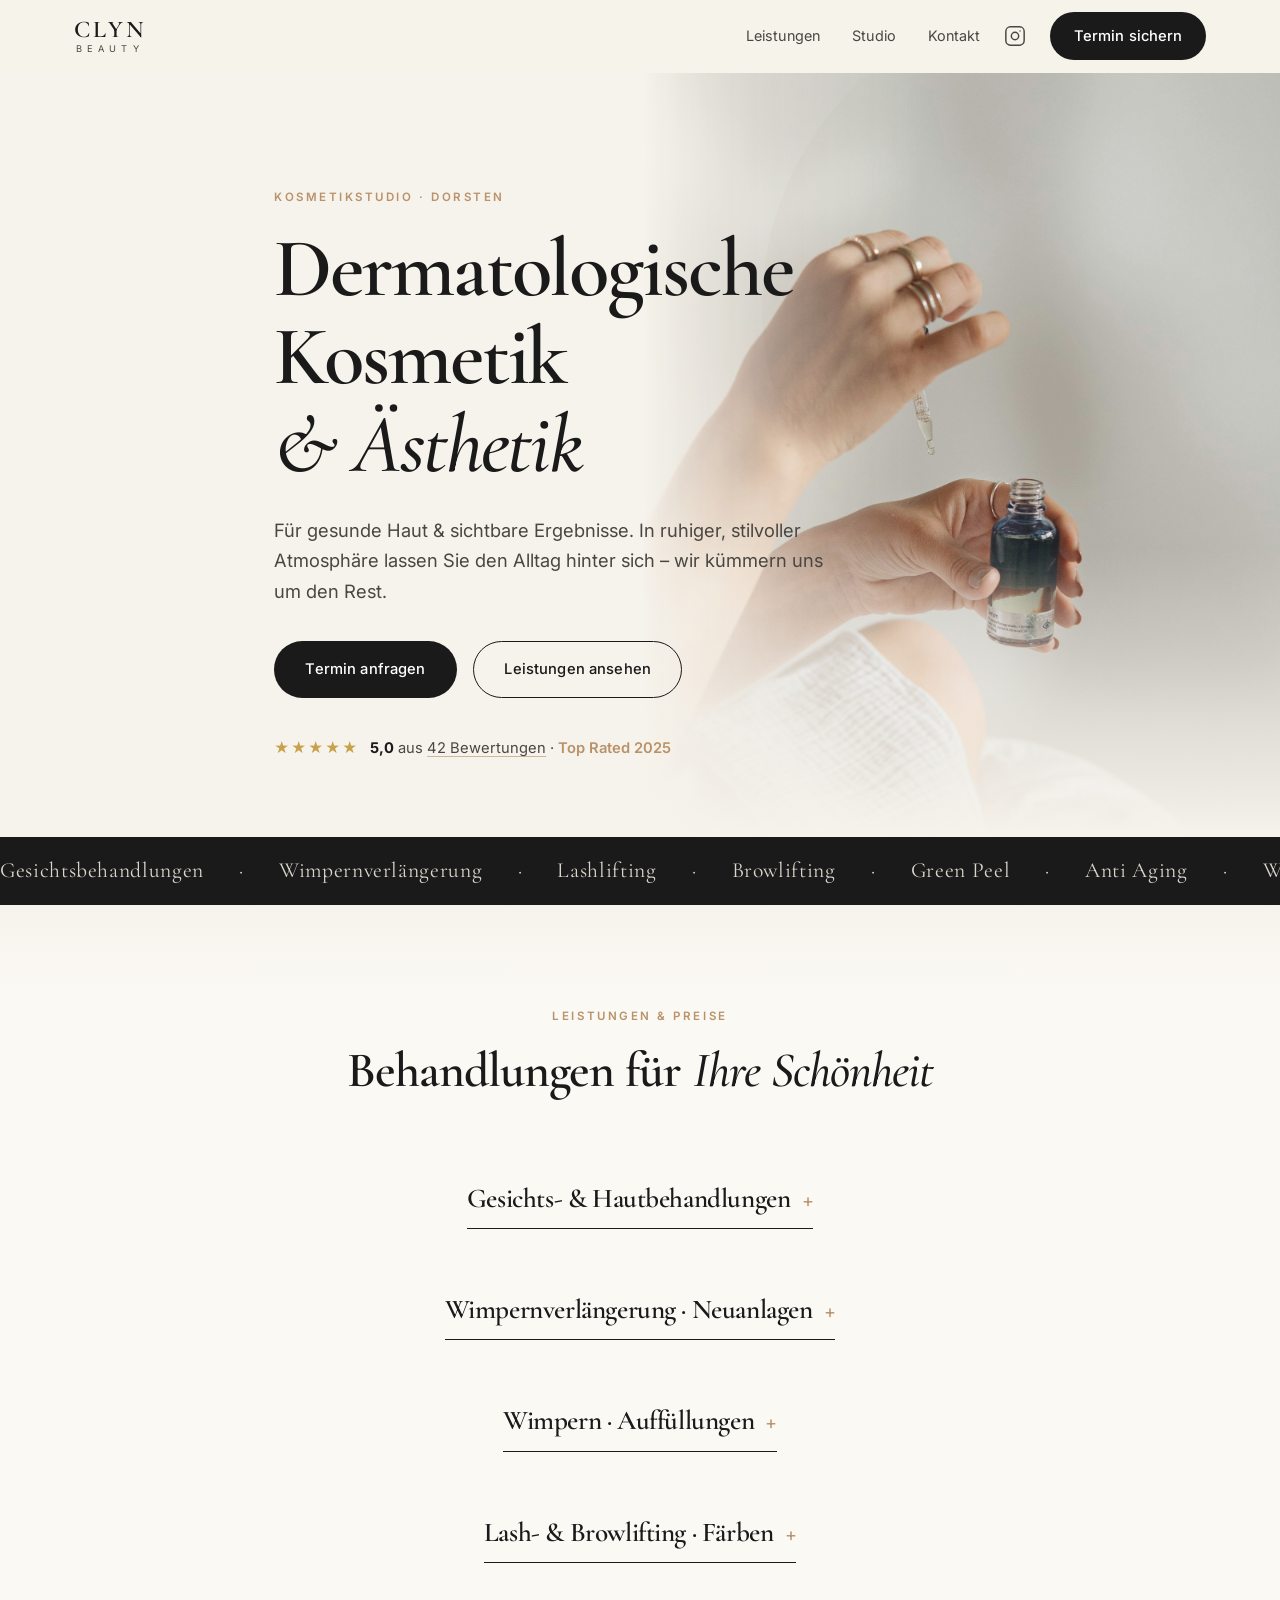
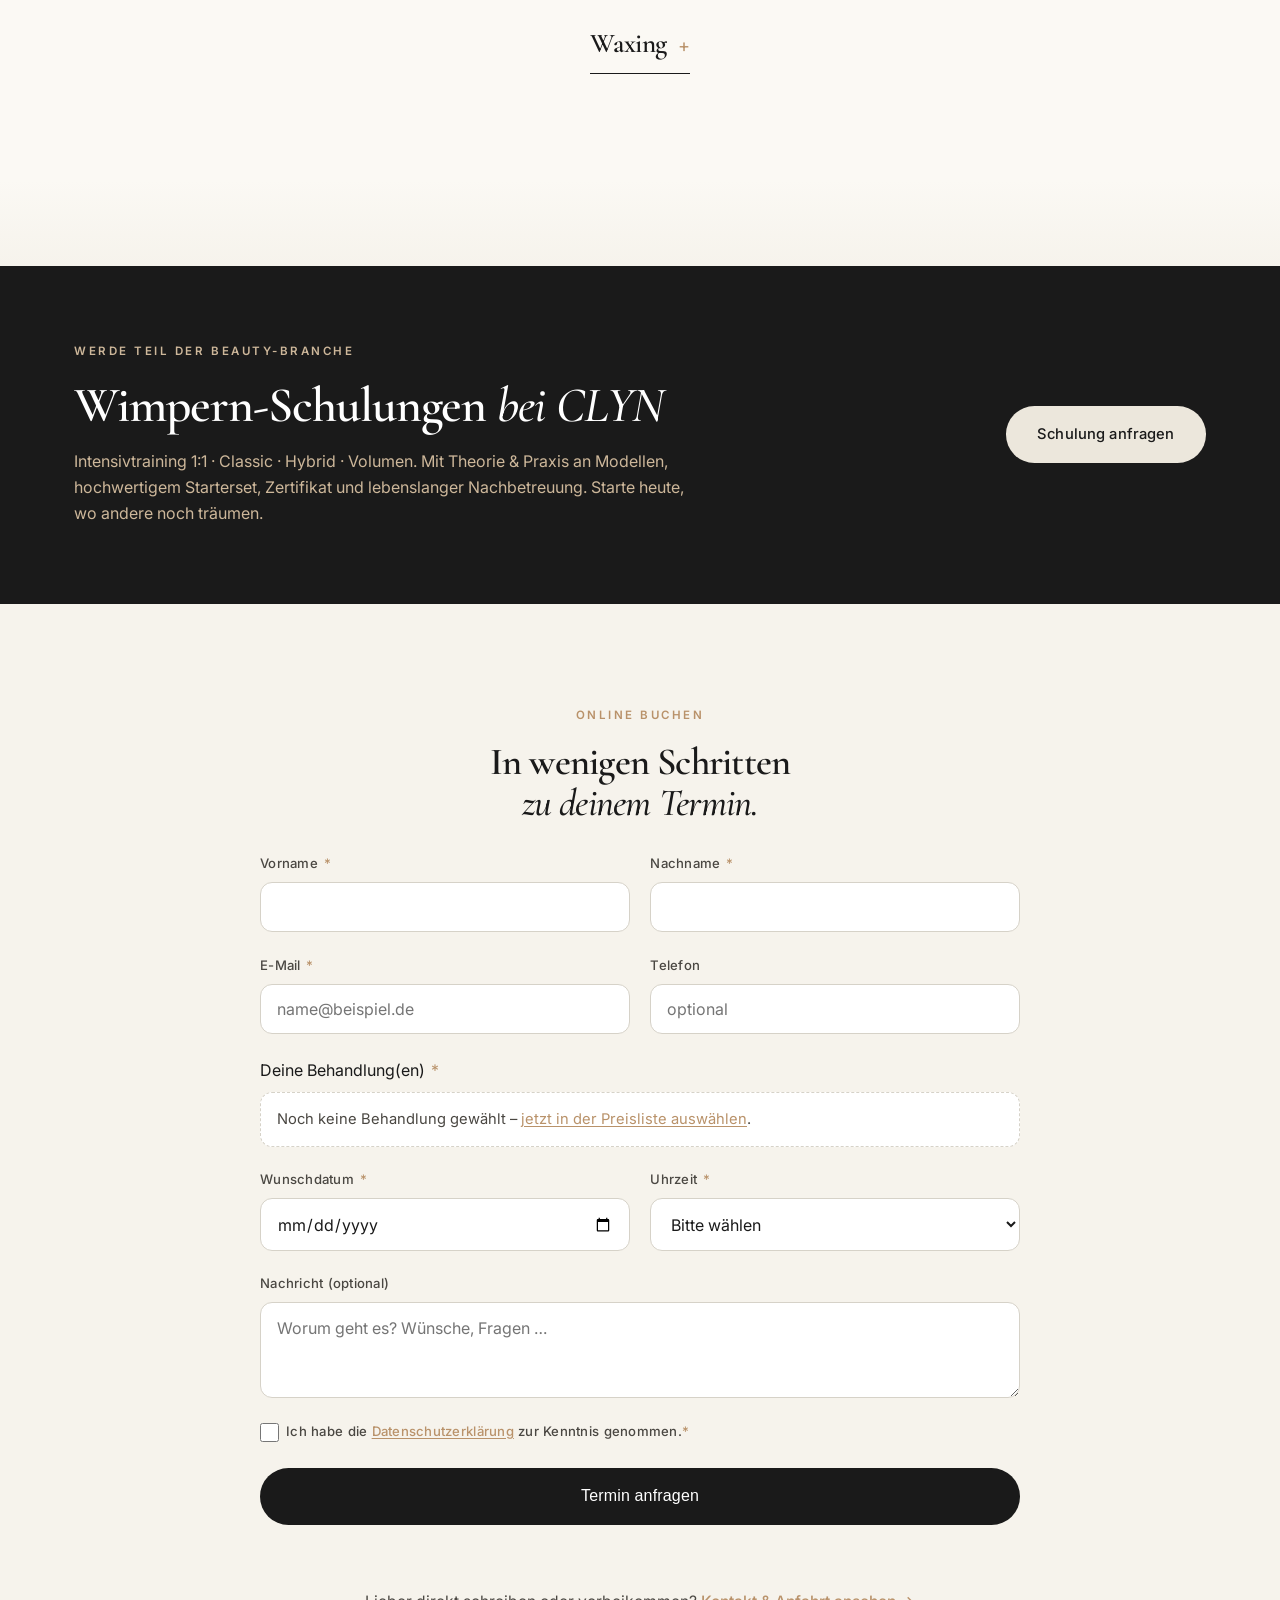
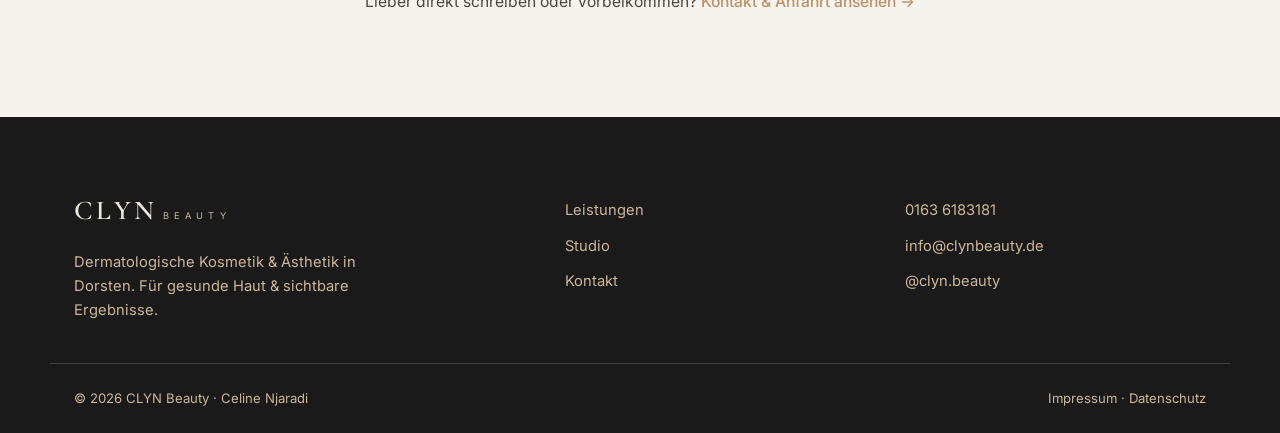
==== index.html @ 5d44e7e9 "CLYN Beauty: Buchungs-Wizard mit Warenkorb, getrennte Studio-/Kontakt-Seiten, Bewertungen & Mobile-F" ====
<!DOCTYPE html>
<html lang="de">
<head>
  <meta charset="UTF-8" />
  <meta name="viewport" content="width=device-width, initial-scale=1.0" />
  <title>CLYN Beauty – Kosmetikstudio Dorsten | Dermatologische Kosmetik &amp; Ästhetik</title>
  <meta name="description" content="CLYN Beauty in Dorsten – dermatologische Kosmetik & Ästhetik. Gesichtsbehandlungen, Wimpernverlängerung, Lash- & Browlifting und Waxing. Für gesunde Haut & sichtbare Ergebnisse. Jetzt Termin sichern." />
  <meta name="theme-color" content="#1a1a1a" />

  <!-- Open Graph -->
  <meta property="og:type" content="website" />
  <meta property="og:title" content="CLYN Beauty – Kosmetikstudio Dorsten" />
  <meta property="og:description" content="Dermatologische Kosmetik & Ästhetik. Für gesunde Haut & sichtbare Ergebnisse." />
  <meta property="og:locale" content="de_DE" />

  <link rel="preconnect" href="https://fonts.googleapis.com" />
  <link rel="preconnect" href="https://fonts.gstatic.com" crossorigin />
  <link href="https://fonts.googleapis.com/css2?family=Cormorant+Garamond:wght@400;500;600;700&family=Inter:wght@300;400;500;600&display=swap" rel="stylesheet" />
  <link rel="stylesheet" href="styles.css" />
  <link rel="icon" type="image/svg+xml" href="assets/logo.svg" />

  <!-- Structured data -->
  <script type="application/ld+json">
  {
    "@context": "https://schema.org",
    "@type": "BeautySalon",
    "name": "CLYN Beauty",
    "description": "Dermatologische Kosmetik & Ästhetik in Dorsten",
    "image": "assets/logo.svg",
    "telephone": "+49 1636183181",
    "email": "info@clynbeauty.de",
    "priceRange": "€€",
    "address": {
      "@type": "PostalAddress",
      "streetAddress": "Borkener Straße 163",
      "addressLocality": "Dorsten",
      "postalCode": "46284",
      "addressRegion": "Nordrhein-Westfalen",
      "addressCountry": "DE"
    },
    "openingHoursSpecification": [
      { "@type": "OpeningHoursSpecification", "dayOfWeek": ["Monday","Tuesday","Wednesday","Thursday"], "opens": "09:00", "closes": "18:00" },
      { "@type": "OpeningHoursSpecification", "dayOfWeek": "Friday", "opens": "09:00", "closes": "14:00" }
    ],
    "aggregateRating": {
      "@type": "AggregateRating",
      "ratingValue": "5.0",
      "reviewCount": "42"
    }
  }
  </script>
</head>
<body>

  <!-- ===== Header ===== -->
  <header class="site-header" id="top">
    <div class="container nav">
      <a href="#top" class="brand" aria-label="CLYN Beauty Startseite">
        <span class="brand-mark">CLYN</span>
        <span class="brand-sub">BEAUTY</span>
      </a>
      <nav class="nav-links" aria-label="Hauptnavigation">
        <a href="#leistungen">Leistungen</a>
        <a href="studio.html#studio">Studio</a>
        <a href="kontakt.html#kontakt">Kontakt</a>
      </nav>
      <a class="nav-ig" href="https://www.instagram.com/clyn.beauty/" target="_blank" rel="noopener" aria-label="CLYN Beauty auf Instagram">
        <svg viewBox="0 0 24 24" width="22" height="22" fill="none" stroke="currentColor" stroke-width="1.6" stroke-linecap="round" stroke-linejoin="round" aria-hidden="true">
          <rect x="2" y="2" width="20" height="20" rx="5" ry="5"></rect>
          <circle cx="12" cy="12" r="4"></circle>
          <line x1="17.5" y1="6.5" x2="17.5" y2="6.5"></line>
        </svg>
      </a>
      <a class="btn btn-dark nav-cta" href="#termin">Termin sichern</a>
      <button class="nav-toggle" aria-label="Menü öffnen" aria-expanded="false">
        <span></span><span></span><span></span>
      </button>
    </div>
  </header>

  <!-- ===== Mobile-Drawer ===== -->
  <div class="drawer-overlay" id="nav-overlay" aria-hidden="true"></div>
  <aside class="mobile-menu" id="mobile-menu" role="dialog" aria-modal="true" aria-label="Mobile Navigation">
      <div class="mm-head">
        <a href="#top" class="brand mm-brand" aria-label="CLYN Beauty Startseite">
          <span class="brand-mark">CLYN</span>
          <span class="brand-sub">BEAUTY</span>
        </a>
        <button class="mm-close" aria-label="Menü schließen">
          <svg viewBox="0 0 24 24" fill="none" stroke="currentColor" stroke-width="1.8" stroke-linecap="round" aria-hidden="true">
            <line x1="6" y1="6" x2="18" y2="18"></line><line x1="18" y1="6" x2="6" y2="18"></line>
          </svg>
        </button>
      </div>
      <nav class="mm-nav" aria-label="Mobile Navigation">
        <a href="#leistungen">Leistungen</a>
        <a href="studio.html#studio">Studio</a>
        <a href="kontakt.html#kontakt">Kontakt</a>
        <a href="https://www.instagram.com/clyn.beauty/" target="_blank" rel="noopener">Instagram</a>
      </nav>
      <div class="mm-contact">
        <a class="mm-phone" href="tel:+491636183181">
          <span class="mm-phone-ic">
            <svg viewBox="0 0 24 24" fill="none" stroke="currentColor" stroke-width="1.7" stroke-linecap="round" stroke-linejoin="round" aria-hidden="true">
              <path d="M22 16.92v3a2 2 0 0 1-2.18 2 19.79 19.79 0 0 1-8.63-3.07 19.5 19.5 0 0 1-6-6 19.79 19.79 0 0 1-3.07-8.67A2 2 0 0 1 4.11 2h3a2 2 0 0 1 2 1.72c.13.96.36 1.9.7 2.81a2 2 0 0 1-.45 2.11L8.09 9.91a16 16 0 0 0 6 6l1.27-1.27a2 2 0 0 1 2.11-.45c.91.34 1.85.57 2.81.7A2 2 0 0 1 22 16.92z"></path>
            </svg>
          </span>
          <span class="mm-phone-txt">
            <strong>0163 6183181</strong>
            <em>Termine nach Vereinbarung</em>
          </span>
        </a>
        <a class="btn btn-dark mm-cta" href="#termin">Termin sichern</a>
      </div>
  </aside>

  <!-- ===== Hero ===== -->
  <section class="hero">
    <div class="container hero-inner">
      <p class="eyebrow reveal">Kosmetikstudio · Dorsten</p>
      <h1 class="reveal">Dermatologische Kosmetik<br /><span class="display-edit">&amp; Ästhetik</span></h1>
      <p class="hero-lead reveal">Für gesunde Haut &amp; sichtbare Ergebnisse. In ruhiger, stilvoller Atmosphäre lassen Sie den Alltag hinter sich – wir kümmern uns um den Rest.</p>
      <div class="hero-cta reveal">
        <a class="btn btn-dark" href="#termin">Termin anfragen</a>
        <a class="btn btn-ghost" href="#leistungen">Leistungen ansehen</a>
      </div>
      <div class="hero-trust reveal">
        <span class="stars" aria-hidden="true">★★★★★</span>
        <span><strong>5,0</strong> aus <a href="https://www.google.com/maps/search/?api=1&query=CLYN+Beauty+Borkener+Stra%C3%9Fe+163+Dorsten" target="_blank" rel="noopener" class="trust-link">42 Bewertungen</a> · <em>Top&nbsp;Rated&nbsp;2025</em></span>
      </div>
    </div>
    <div class="hero-deco" aria-hidden="true"></div>
  </section>

  <!-- ===== Marquee / Leistungs-Stichworte ===== -->
  <div class="marquee" aria-hidden="true">
    <div class="marquee-track">
      <span>Gesichtsbehandlungen</span><span>·</span>
      <span>Wimpernverlängerung</span><span>·</span>
      <span>Lashlifting</span><span>·</span>
      <span>Browlifting</span><span>·</span>
      <span>Green Peel</span><span>·</span>
      <span>Anti Aging</span><span>·</span>
      <span>Waxing</span><span>·</span>
      <span>Gesichtsbehandlungen</span><span>·</span>
      <span>Wimpernverlängerung</span><span>·</span>
      <span>Lashlifting</span><span>·</span>
      <span>Browlifting</span><span>·</span>
      <span>Green Peel</span><span>·</span>
      <span>Anti Aging</span><span>·</span>
      <span>Waxing</span><span>·</span>
    </div>
  </div>

  <!-- ===== Leistungen ===== -->
  <section class="services" id="leistungen">
    <div class="container">
      <div class="section-head reveal">
        <p class="eyebrow">Leistungen &amp; Preise</p>
        <h2>Behandlungen für <span class="display-edit">Ihre Schönheit</span></h2>
      </div>

      <!-- Gesichtsbehandlungen -->
      <div class="service-block reveal">
        <h3 class="service-title">Gesichts- &amp; Hautbehandlungen</h3>
        <ul class="price-list">
          <li class="pl-item" data-name="Neukunden-Behandlung" data-price="0" data-pricelabel="kostenlos" data-dur="90"><span class="pl-name">Neukunden-Behandlung <em>zum Kennenlernen</em></span><span class="pl-dots"></span><span class="pl-meta">1 Std 30 Min</span><span class="pl-price free">kostenlos</span></li>
          <li class="pl-item" data-name="Klassik Behandlung" data-price="65" data-pricelabel="65 €" data-dur="75"><span class="pl-name">Klassik Behandlung</span><span class="pl-dots"></span><span class="pl-meta">1 Std 15 Min</span><span class="pl-price">65 €</span></li>
          <li class="pl-item" data-name="Deluxe Behandlung" data-price="75" data-pricelabel="75 €" data-dur="75"><span class="pl-name">Deluxe Behandlung</span><span class="pl-dots"></span><span class="pl-meta">1 Std 15 Min</span><span class="pl-price">75 €</span></li>
          <li class="pl-item" data-name="Sensiderm Behandlung" data-price="80" data-pricelabel="80 €" data-dur="75"><span class="pl-name">Sensiderm Behandlung <em>für sensible Haut</em></span><span class="pl-dots"></span><span class="pl-meta">1 Std 15 Min</span><span class="pl-price">80 €</span></li>
          <li class="pl-item" data-name="Anti Aging" data-price="89" data-pricelabel="89 €" data-dur="75"><span class="pl-name">Anti Aging</span><span class="pl-dots"></span><span class="pl-meta">1 Std 15 Min</span><span class="pl-price">89 €</span></li>
          <li class="pl-item" data-name="Green Peel" data-price="90" data-pricelabel="90 €" data-dur="75"><span class="pl-name">Green Peel</span><span class="pl-dots"></span><span class="pl-meta">1 Std 15 Min</span><span class="pl-price">90 €</span></li>
          <li class="pl-item" data-name="CLYN Skin Facial" data-price="110" data-pricelabel="110 €" data-dur="75"><span class="pl-name">CLYN Skin Facial</span><span class="pl-dots"></span><span class="pl-meta">1 Std 15 Min</span><span class="pl-price">110 €</span></li>
          <li class="pl-item" data-name="CLYN Skin Facial Deluxe" data-price="125" data-pricelabel="125 €" data-dur="90"><span class="pl-name">CLYN Skin Facial Deluxe <em>Signature</em></span><span class="pl-dots"></span><span class="pl-meta">1 Std 30 Min</span><span class="pl-price">125 €</span></li>
        </ul>
      </div>

      <!-- Wimpern Neuanlagen -->
      <div class="service-block reveal">
        <h3 class="service-title">Wimpernverlängerung · Neuanlagen</h3>
        <ul class="price-list">
          <li class="pl-item" data-name="Classic Lashes" data-price="85" data-pricelabel="85 €" data-dur="90"><span class="pl-name">Classic Lashes</span><span class="pl-dots"></span><span class="pl-meta">1 Std 30 Min</span><span class="pl-price">85 €</span></li>
          <li class="pl-item" data-name="Classic Lashes Brown" data-price="85" data-pricelabel="85 €" data-dur="90"><span class="pl-name">Classic Lashes <em>Brown</em></span><span class="pl-dots"></span><span class="pl-meta">1 Std 30 Min</span><span class="pl-price">85 €</span></li>
          <li class="pl-item" data-name="Wispy Lashes" data-price="95" data-pricelabel="95 €" data-dur="90"><span class="pl-name">Wispy Lashes</span><span class="pl-dots"></span><span class="pl-meta">1 Std 30 Min</span><span class="pl-price">95 €</span></li>
          <li class="pl-item" data-name="Soft Volume" data-price="100" data-pricelabel="100 €" data-dur="90"><span class="pl-name">Soft Volume</span><span class="pl-dots"></span><span class="pl-meta">1 Std 30 Min</span><span class="pl-price">100 €</span></li>
          <li class="pl-item" data-name="Soft Volume Brown" data-price="100" data-pricelabel="100 €" data-dur="90"><span class="pl-name">Soft Volume <em>Brown</em></span><span class="pl-dots"></span><span class="pl-meta">1 Std 30 Min</span><span class="pl-price">100 €</span></li>
          <li class="pl-item" data-name="Mega Volume" data-price="115" data-pricelabel="115 €" data-dur="90"><span class="pl-name">Mega Volume</span><span class="pl-dots"></span><span class="pl-meta">1 Std 30 Min</span><span class="pl-price">115 €</span></li>
        </ul>
      </div>

      <!-- Wimpern Auffüllungen -->
      <div class="service-block reveal">
        <h3 class="service-title">Wimpern · Auffüllungen</h3>
        <ul class="price-list">
          <li class="pl-item" data-name="Auffüllung Classic" data-price="45" data-pricelabel="45–55 €" data-dur="60"><span class="pl-name">Classic <em>2–4 Wochen</em></span><span class="pl-dots"></span><span class="pl-meta">ab 1 Std</span><span class="pl-price">45–55 €</span></li>
          <li class="pl-item" data-name="Auffüllung Wispy" data-price="50" data-pricelabel="50–60 €" data-dur="75"><span class="pl-name">Wispy <em>2–4 Wochen</em></span><span class="pl-dots"></span><span class="pl-meta">1 Std – 1 Std 15</span><span class="pl-price">50–60 €</span></li>
          <li class="pl-item" data-name="Auffüllung Soft Volume" data-price="50" data-pricelabel="50–60 €" data-dur="75"><span class="pl-name">Soft Volume <em>2–4 Wochen</em></span><span class="pl-dots"></span><span class="pl-meta">1 Std – 1 Std 15</span><span class="pl-price">50–60 €</span></li>
          <li class="pl-item" data-name="Auffüllung Mega Volume" data-price="55" data-pricelabel="55–65 €" data-dur="75"><span class="pl-name">Mega Volume <em>2–4 Wochen</em></span><span class="pl-dots"></span><span class="pl-meta">1 Std 15 Min</span><span class="pl-price">55–65 €</span></li>
          <li class="pl-item" data-name="Wimpernverlängerung entfernen" data-price="20" data-pricelabel="20 €" data-dur="15"><span class="pl-name">Wimpernverlängerung entfernen</span><span class="pl-dots"></span><span class="pl-meta">15 Min</span><span class="pl-price">20 €</span></li>
        </ul>
      </div>

      <!-- Lash & Brow Lifting -->
      <div class="service-block reveal">
        <h3 class="service-title">Lash- &amp; Browlifting · Färben</h3>
        <ul class="price-list">
          <li class="pl-item" data-name="Lashlifting inkl. Färben" data-price="65" data-pricelabel="65 €" data-dur="60"><span class="pl-name">Lashlifting <em>inkl. Färben</em></span><span class="pl-dots"></span><span class="pl-meta">1 Std</span><span class="pl-price">65 €</span></li>
          <li class="pl-item" data-name="Browlifting inkl. Färben &amp; Zupfen" data-price="65" data-pricelabel="65 €" data-dur="45"><span class="pl-name">Browlifting <em>inkl. Färben &amp; Zupfen</em></span><span class="pl-dots"></span><span class="pl-meta">45 Min</span><span class="pl-price">65 €</span></li>
          <li class="pl-item" data-name="Combo Lift (Lash &amp; Brow)" data-price="105" data-pricelabel="105 €" data-dur="60"><span class="pl-name">Combo Lift <em>Lash- &amp; Browlifting</em></span><span class="pl-dots"></span><span class="pl-meta">1 Std</span><span class="pl-price">105 €</span></li>
          <li class="pl-item" data-name="Wimpern färben" data-price="15" data-pricelabel="15 €" data-dur="15"><span class="pl-name">Wimpern färben</span><span class="pl-dots"></span><span class="pl-meta">15 Min</span><span class="pl-price">15 €</span></li>
          <li class="pl-item" data-name="Augenbrauen färben &amp; zupfen" data-price="18" data-pricelabel="18 €" data-dur="20"><span class="pl-name">Augenbrauen färben &amp; zupfen</span><span class="pl-dots"></span><span class="pl-meta">20 Min</span><span class="pl-price">18 €</span></li>
          <li class="pl-item" data-name="Augenbrauen zupfen" data-price="10" data-pricelabel="10 €" data-dur="15"><span class="pl-name">Augenbrauen zupfen</span><span class="pl-dots"></span><span class="pl-meta">15 Min</span><span class="pl-price">10 €</span></li>
        </ul>
      </div>

      <!-- Waxing -->
      <div class="service-block reveal">
        <h3 class="service-title">Waxing</h3>
        <ul class="price-list">
          <li class="pl-item" data-name="Waxing Oberlippe" data-price="10" data-pricelabel="10 €" data-dur="15"><span class="pl-name">Oberlippe</span><span class="pl-dots"></span><span class="pl-price">10 €</span></li>
          <li class="pl-item" data-name="Waxing Augenbrauen" data-price="15" data-pricelabel="15 €" data-dur="15"><span class="pl-name">Augenbrauen</span><span class="pl-dots"></span><span class="pl-price">15 €</span></li>
          <li class="pl-item" data-name="Waxing Kinn" data-price="15" data-pricelabel="15 €" data-dur="15"><span class="pl-name">Kinn</span><span class="pl-dots"></span><span class="pl-price">15 €</span></li>
          <li class="pl-item" data-name="Waxing Wangen" data-price="20" data-pricelabel="20 €" data-dur="20"><span class="pl-name">Wangen</span><span class="pl-dots"></span><span class="pl-price">20 €</span></li>
          <li class="pl-item" data-name="Waxing ganzes Gesicht" data-price="30" data-pricelabel="30 €" data-dur="30"><span class="pl-name">Ganzes Gesicht</span><span class="pl-dots"></span><span class="pl-price">30 €</span></li>
        </ul>
      </div>

      <p class="price-note reveal">* Preise können je nach Aufwand variieren. Maßgeblich ist die Preisliste vor Ort. Stand 2026.</p>
    </div>
  </section>

  <!-- ===== Schulungen Banner ===== -->
  <section class="banner reveal">
    <div class="container banner-inner">
      <div>
        <p class="eyebrow light">Werde Teil der Beauty-Branche</p>
        <h2>Wimpern-Schulungen <span class="display-edit">bei CLYN</span></h2>
        <p class="banner-text">Intensivtraining 1:1 · Classic · Hybrid · Volumen. Mit Theorie &amp; Praxis an Modellen, hochwertigem Starterset, Zertifikat und lebenslanger Nachbetreuung. Starte heute, wo andere noch träumen.</p>
      </div>
      <a class="btn btn-light" href="kontakt.html#kontakt">Schulung anfragen</a>
    </div>
  </section>

  <!-- ===== Online-Buchung ===== -->
  <section class="contact" id="buchung">
    <div class="container">

      <!-- Inline Buchungsformular -->
      <div class="booking-band reveal" id="termin">
        <div class="bb-head">
          <p class="eyebrow">Online buchen</p>
          <h2>In wenigen Schritten<br /><span class="display-edit">zu deinem Termin.</span></h2>
        </div>

        <form class="appt-form" id="appt-form" novalidate>
          <div class="af-row">
            <label><span class="field-cap">Vorname <span class="req">*</span></span>
              <input type="text" name="firstname" required autocomplete="given-name" />
            </label>
            <label><span class="field-cap">Nachname <span class="req">*</span></span>
              <input type="text" name="lastname" required autocomplete="family-name" />
            </label>
          </div>
          <div class="af-row">
            <label><span class="field-cap">E-Mail <span class="req">*</span></span>
              <input type="email" name="email" required autocomplete="email" placeholder="name@beispiel.de" />
            </label>
            <label><span class="field-cap">Telefon</span>
              <input type="tel" name="phone" autocomplete="tel" placeholder="optional" />
            </label>
          </div>
          <div class="af-pick" id="af-pick">
            <span class="field-cap">Deine Behandlung(en) <span class="req">*</span></span>
            <div class="af-cart" id="af-cart" hidden>
              <ul class="af-cart-list" id="af-cart-list"></ul>
              <div class="af-cart-total"><span>Gesamt</span><span id="af-cart-total">0 €</span></div>
            </div>
            <p class="af-pick-empty" id="af-pick-empty">Noch keine Behandlung gewählt – <a href="#leistungen" class="af-link">jetzt in der Preisliste auswählen</a>.</p>
          </div>
          <div class="af-row">
            <label><span class="field-cap">Wunschdatum <span class="req">*</span></span>
              <input type="date" name="date" id="af-date" required />
            </label>
            <label><span class="field-cap">Uhrzeit <span class="req">*</span></span>
              <select name="time" id="af-time" required>
                <option value="" disabled selected>Bitte wählen</option>
              </select>
            </label>
          </div>
          <label><span class="field-cap">Nachricht (optional)</span>
            <textarea name="note" rows="3" placeholder="Worum geht es? Wünsche, Fragen …"></textarea>
          </label>
          <label class="af-check">
            <input type="checkbox" name="consent" required />
            <span>Ich habe die <a href="#" class="af-link">Datenschutzerklärung</a> zur Kenntnis genommen.<span>*</span></span>
          </label>
          <button class="btn btn-dark af-submit" id="af-submit" type="submit">Termin anfragen</button>
        </form>

        <div class="appt-success" id="appt-success" hidden>
          <div class="success-check">✓</div>
          <h3>Deine Anfrage ist bereit!</h3>
          <p>Sende sie jetzt mit einem Klick – wir melden uns schnellstmöglich zur Bestätigung.</p>
          <div class="success-actions">
            <a class="btn btn-dark" id="af-whatsapp" target="_blank" rel="noopener">Per WhatsApp senden</a>
            <a class="btn btn-ghost" id="af-mail">Per E-Mail senden</a>
          </div>
          <button class="af-edit" id="af-edit" type="button">← Angaben ändern</button>
        </div>
      </div>

      <p class="booking-more reveal">Lieber direkt schreiben oder vorbeikommen? <a href="kontakt.html#kontakt">Kontakt &amp; Anfahrt ansehen →</a></p>
    </div>
  </section>

  <!-- ===== Footer ===== -->
  <footer class="site-footer">
    <div class="container footer-grid">
      <div class="footer-brand">
        <span class="brand-mark">CLYN</span>
        <span class="brand-sub">BEAUTY</span>
        <p>Dermatologische Kosmetik &amp; Ästhetik in Dorsten. Für gesunde Haut &amp; sichtbare Ergebnisse.</p>
      </div>
      <nav class="footer-nav" aria-label="Footer">
        <a href="#leistungen">Leistungen</a>
        <a href="studio.html#studio">Studio</a>
        <a href="kontakt.html#kontakt">Kontakt</a>
      </nav>
      <div class="footer-contact">
        <a href="tel:+491636183181">0163 6183181</a>
        <a href="mailto:info@clynbeauty.de">info@clynbeauty.de</a>
        <a href="https://instagram.com/clyn.beauty" target="_blank" rel="noopener">@clyn.beauty</a>
      </div>
    </div>
    <div class="container footer-bottom">
      <span>© <span id="year"></span> CLYN Beauty · Celine Njaradi</span>
      <span class="footer-legal"><a href="#">Impressum</a> · <a href="#">Datenschutz</a></span>
    </div>
  </footer>

  <!-- ===== Warenkorb (FAB + Drawer) ===== -->
  <button class="cart-fab" id="cart-fab" aria-label="Warenkorb öffnen" hidden>
    <svg viewBox="0 0 24 24" width="22" height="22" fill="none" stroke="currentColor" stroke-width="1.6" stroke-linecap="round" stroke-linejoin="round" aria-hidden="true">
      <path d="M6 2 3 6v14a2 2 0 0 0 2 2h14a2 2 0 0 0 2-2V6l-3-4z"></path>
      <line x1="3" y1="6" x2="21" y2="6"></line>
      <path d="M16 10a4 4 0 0 1-8 0"></path>
    </svg>
    <span class="cart-fab-badge" id="cart-count">0</span>
  </button>

  <div class="cart-drawer-overlay" id="cart-overlay" aria-hidden="true">
    <aside class="cart-drawer" role="dialog" aria-modal="true" aria-labelledby="cart-title">
      <div class="cart-drawer-head">
        <h3 id="cart-title">Deine Auswahl</h3>
        <button class="cart-drawer-close" aria-label="Schließen">&times;</button>
      </div>
      <ul class="cart-items" id="cart-items"></ul>
      <p class="cart-empty" id="cart-empty">Noch keine Behandlung gewählt. Tippe in der Preisliste auf eine Behandlung, um sie hinzuzufügen.</p>
      <div class="cart-foot" id="cart-foot" hidden>
        <div class="cart-summary-row total"><span>Gesamt</span><span id="cart-total">0 €</span></div>
        <button class="btn btn-dark cart-checkout" id="cart-checkout">Termin vereinbaren</button>
        <button class="cart-clear" id="cart-clear" type="button">Auswahl leeren</button>
      </div>
    </aside>
  </div>

  <script src="script.js"></script>
  <script src="booking.js"></script>
</body>
</html>
---- styles.css ----
/* ===== CLYN Beauty – Stylesheet ===== */
:root {
  --bg: #f6f3ec;        /* warm sand */
  --bg-card: #ffffff;
  --cream: #ece7dc;     /* logo cream */
  --ink: #1a1a1a;       /* near-black */
  --ink-soft: #4a4742;
  --line: #e2dccf;
  --accent: #b9926a;    /* warm bronze */
  --accent-soft: #cdb79a;
  --gold: #c8a24a;
  --max: 1180px;
  --r: 22px;
  --r-sm: 14px;
  --hairline: #e7e1d4;
  --shadow: 0 1px 2px rgba(26,26,26,.04), 0 18px 50px -28px rgba(26,26,26,.30);
  --shadow-lift: 0 4px 14px rgba(26,26,26,.06), 0 28px 60px -30px rgba(26,26,26,.40);

  /* iOS-Easing & Timing (Apple-Sprache) */
  --ease-ios: cubic-bezier(.32, .72, 0, 1);
  --ease-ios-back: cubic-bezier(.34, 1.56, .64, 1);
  --dur-fast: 220ms;
  --dur: 360ms;
  --dur-slow: 620ms;
}

* { box-sizing: border-box; margin: 0; padding: 0; }
html { scroll-behavior: smooth; }
body {
  font-family: 'Inter', -apple-system, BlinkMacSystemFont, sans-serif;
  background: var(--bg);
  color: var(--ink);
  line-height: 1.65;
  -webkit-font-smoothing: antialiased;
  overflow-x: hidden;
}
.container { width: 100%; max-width: var(--max); margin: 0 auto; padding: 0 24px; }
img, svg { display: block; max-width: 100%; }
a { color: inherit; text-decoration: none; }

h1, h2, h3 { font-family: 'Cormorant Garamond', Georgia, serif; font-weight: 600; line-height: 1.06; letter-spacing: -.015em; text-wrap: balance; }
h1 { font-size: clamp(2.7rem, 6.8vw, 5.2rem); letter-spacing: -.025em; }
h2 { font-size: clamp(2rem, 4.2vw, 3.1rem); letter-spacing: -.02em; }
h3 { font-size: 1.4rem; }

/* Cormorant-Italic als luxuriöser Display-Akzent (Apple „display-edit") */
.display-edit { font-style: italic; font-weight: 500; }

.eyebrow {
  text-transform: uppercase; letter-spacing: .22em; font-size: .72rem;
  font-weight: 600; color: var(--accent); margin-bottom: 1.1rem;
}
.eyebrow.light { color: var(--accent-soft); }

/* ===== Apple-Mikrointeraktionen (Utilities) ===== */
.tap-press { transition: transform var(--dur-fast) var(--ease-ios); -webkit-tap-highlight-color: transparent; }
.tap-press:active { transform: scale(.96); transition-duration: 90ms; }
@media (hover: hover) {
  .hover-lift { transition: transform var(--dur) var(--ease-ios), box-shadow var(--dur) var(--ease-ios); }
  .hover-lift:hover { transform: translateY(-4px); box-shadow: var(--shadow-lift); }
}
.hairline-t { border-top: 1px solid var(--hairline); }
.hairline-b { border-bottom: 1px solid var(--hairline); }

/* ===== Buttons ===== */
.btn {
  display: inline-flex; align-items: center; justify-content: center;
  padding: .95rem 1.9rem; border-radius: 100px; font-size: .92rem;
  font-weight: 500; letter-spacing: .01em; cursor: pointer;
  transition: transform var(--dur-fast) var(--ease-ios), background var(--dur-fast) var(--ease-ios),
    color var(--dur-fast) var(--ease-ios), box-shadow var(--dur-fast) var(--ease-ios);
  border: 1.5px solid transparent; white-space: nowrap;
  -webkit-tap-highlight-color: transparent;
}
.btn:active { transform: scale(.97); transition-duration: 90ms; }
.btn-dark { background: var(--ink); color: #fff; }
@media (hover: hover) { .btn-dark:hover { transform: translateY(-2px); box-shadow: 0 12px 28px -12px rgba(26,26,26,.55); } }
.btn-dark:active { transform: scale(.97); }
.btn-ghost { background: transparent; color: var(--ink); border-color: var(--ink); }
@media (hover: hover) { .btn-ghost:hover { background: var(--ink); color: #fff; transform: translateY(-2px); } }
.btn-light { background: var(--cream); color: var(--ink); }
@media (hover: hover) { .btn-light:hover { transform: translateY(-2px); background: #fff; } }

/* ===== Header ===== */
.site-header {
  position: sticky; top: 0; z-index: 50;
  background: rgba(246,243,236,.82);
  backdrop-filter: saturate(180%) blur(14px);
  border-bottom: 1px solid transparent;
  transition: border-color .3s ease, background .3s ease;
}
.site-header.scrolled { border-color: var(--line); }
.nav { display: flex; align-items: center; justify-content: space-between; height: 72px; gap: 1.5rem; }
.brand { display: flex; flex-direction: column; line-height: 1; }
.brand-mark { font-family: 'Cormorant Garamond', serif; font-weight: 600; font-size: 1.5rem; letter-spacing: .12em; }
.brand-sub { font-size: .58rem; letter-spacing: .55em; margin-top: 2px; color: var(--ink-soft); padding-left: 2px; }
.nav-links { display: flex; gap: 2rem; margin-left: auto; }
.nav-links a { font-size: .9rem; color: var(--ink-soft); transition: color .2s; position: relative; }
.nav-links a:hover { color: var(--ink); }
.nav-cta { padding: .65rem 1.4rem; }
.nav-ig { display: inline-flex; align-items: center; justify-content: center; color: var(--ink-soft); transition: color .2s, transform .2s; }
.nav-ig:hover { color: var(--ink); transform: translateY(-1px); }

.nav-toggle { display: none; flex-direction: column; gap: 5px; background: none; border: 0; cursor: pointer; padding: 6px; }
.nav-toggle span { width: 24px; height: 2px; background: var(--ink); transition: .3s; }
.nav-toggle.open span:nth-child(1){ transform: translateY(7px) rotate(45deg); }
.nav-toggle.open span:nth-child(2){ opacity: 0; }
.nav-toggle.open span:nth-child(3){ transform: translateY(-7px) rotate(-45deg); }

/* Mobile-Drawer (von rechts) */
.drawer-overlay {
  display: none; position: fixed; inset: 0; z-index: 60;
  background: rgba(26,26,26,.42);
  -webkit-backdrop-filter: blur(2px); backdrop-filter: blur(2px);
  opacity: 0; transition: opacity var(--dur) var(--ease-ios);
}
.drawer-overlay.show { display: block; }
.drawer-overlay.open { opacity: 1; }

.mobile-menu {
  display: none; position: fixed; top: 0; right: 0; bottom: 0; z-index: 70;
  width: min(360px, 86vw);
  flex-direction: column;
  background: var(--bg);
  border-top-left-radius: 26px; border-bottom-left-radius: 26px;
  box-shadow: -24px 0 70px -34px rgba(26,26,26,.55);
  padding: 18px 22px calc(22px + env(safe-area-inset-bottom));
  transform: translateX(100%);
  transition: transform var(--dur) var(--ease-ios);
  overflow-y: auto; overscroll-behavior: contain;
}
.mobile-menu.open { transform: translateX(0); }

.mm-head { display: flex; align-items: center; justify-content: space-between; padding: 4px 2px 2px; }
.mm-brand { flex-direction: column; }
.mm-close {
  width: 42px; height: 42px; border-radius: 50%;
  border: 1px solid var(--line); background: var(--bg-card);
  display: inline-flex; align-items: center; justify-content: center;
  color: var(--ink); cursor: pointer; transition: background .2s, transform .2s;
}
.mm-close:hover { background: var(--cream); }
.mm-close:active { transform: scale(.94); }
.mm-close svg { width: 20px; height: 20px; }

.mm-nav { display: flex; flex-direction: column; gap: 2px; margin-top: 18px; }
.mm-nav a {
  font-size: 1.1rem; color: var(--ink);
  padding: .95rem 1.1rem; border-radius: 16px;
  transition: background .2s, color .2s;
}
.mm-nav a:hover { background: var(--cream); }
.mm-nav a.active { background: var(--ink); color: #fff; font-weight: 500; }

.mm-contact { margin-top: auto; padding-top: 18px; }
.mm-phone {
  display: flex; align-items: center; gap: 12px;
  background: var(--cream); border-radius: 18px;
  padding: 13px 15px; margin-bottom: 12px;
}
.mm-phone-ic {
  width: 40px; height: 40px; border-radius: 50%; flex: none;
  background: var(--bg-card); color: var(--accent);
  display: inline-flex; align-items: center; justify-content: center;
}
.mm-phone-ic svg { width: 20px; height: 20px; }
.mm-phone-txt { display: flex; flex-direction: column; line-height: 1.3; }
.mm-phone-txt strong { font-size: 1.02rem; color: var(--ink); }
.mm-phone-txt em { font-style: normal; font-size: .82rem; color: var(--ink-soft); }
.mm-cta { width: 100%; justify-content: center; }

/* ===== Hero ===== */
.hero { position: relative; padding: clamp(4rem, 9vw, 8rem) 0 clamp(3rem, 6vw, 5rem); overflow: hidden; }
.hero-inner { position: relative; z-index: 2; max-width: 780px; }
.hero h1 { margin-bottom: 1.6rem; }
.hero-lead { font-size: 1.15rem; color: var(--ink-soft); max-width: 560px; margin-bottom: 2.2rem; }
.hero-cta { display: flex; gap: 1rem; flex-wrap: wrap; margin-bottom: 2.4rem; }
.hero-trust { display: flex; align-items: center; gap: .7rem; font-size: .92rem; color: var(--ink-soft); }
.hero-trust strong { color: var(--ink); }
.hero-trust em { font-style: normal; color: var(--accent); font-weight: 600; }
.trust-link { color: inherit; text-decoration: underline; text-underline-offset: 3px; text-decoration-thickness: 1px; text-decoration-color: var(--accent-soft); transition: color .2s, text-decoration-color .2s; }
.trust-link:hover { color: var(--accent); text-decoration-color: var(--accent); }
.stars { color: var(--gold); letter-spacing: 2px; }

/* Hero-Foto rechts, weich in den Sandton übergehend */
.hero::before {
  content: ""; position: absolute; top: 0; right: 0; bottom: 0;
  width: 50%; z-index: 1; pointer-events: none;
  background: url("assets/hero.jpg") 62% 42% / cover no-repeat;
  -webkit-mask-image: linear-gradient(to right, transparent 0%, #000 44%, #000 100%);
  mask-image: linear-gradient(to right, transparent 0%, #000 44%, #000 100%);
  opacity: .95;
}
.hero::after {
  content: ""; position: absolute; inset: 0; z-index: 1; pointer-events: none;
  background: linear-gradient(to bottom, transparent 62%, var(--bg) 100%);
}

.hero-deco {
  position: absolute; top: -10%; right: -8%; width: 620px; height: 620px;
  background: radial-gradient(circle at 30% 30%, var(--cream), rgba(236,231,220,0) 68%);
  border-radius: 50%; z-index: 0; pointer-events: none;
}
.hero-deco::after {
  content: ""; position: absolute; inset: 18% 20%; border-radius: 50%;
  border: 1px solid var(--accent-soft); opacity: .4;
}

/* ===== Marquee ===== */
.marquee { background: var(--ink); color: var(--cream); overflow: hidden; padding: 16px 0; }
.marquee-track {
  display: flex; gap: 2.2rem; white-space: nowrap; width: max-content;
  animation: scroll 32s linear infinite;
  font-family: 'Cormorant Garamond', serif; font-size: 1.35rem; letter-spacing: .03em;
}
.marquee-track span { opacity: .92; }
@keyframes scroll { to { transform: translateX(-50%); } }

/* ===== About ===== */
.about { padding: clamp(4rem, 8vw, 7rem) 0; }
.about-grid { display: grid; grid-template-columns: .85fr 1.15fr; gap: clamp(2rem, 5vw, 5rem); align-items: center; }
.about-visual { display: flex; justify-content: center; }
.about-card {
  width: 100%; max-width: 340px; aspect-ratio: 4/5; border-radius: var(--r);
  background: linear-gradient(160deg, var(--cream), #f3eee4);
  border: 1px solid var(--hairline); box-shadow: var(--shadow);
  display: flex; flex-direction: column; align-items: center; justify-content: center;
  text-align: center; padding: 2rem;
  transition: transform var(--dur) var(--ease-ios), box-shadow var(--dur) var(--ease-ios);
}
@media (hover: hover) { .about-card:hover { transform: translateY(-4px); box-shadow: var(--shadow-lift); } }
.about-card-logo { font-family: 'Cormorant Garamond', serif; font-size: 3rem; font-weight: 600; letter-spacing: .14em; }
.about-card-sub { font-size: .7rem; letter-spacing: .55em; color: var(--ink-soft); margin-top: 4px; }
.about-card-line { width: 46px; height: 1px; background: var(--accent); margin: 1.6rem 0; }
.about-card-name { font-family: 'Cormorant Garamond', serif; font-size: 1.5rem; }
.about-card-role { font-size: .82rem; color: var(--ink-soft); letter-spacing: .04em; margin-top: .2rem; }

/* Foto-Variante der About-Karte – Foto oben, cremefarbener Namensstreifen darunter */
.about-card--photo {
  padding: 0; overflow: hidden; display: block; aspect-ratio: auto;
  background: var(--cream);
}
.about-card--photo img {
  width: 100%; aspect-ratio: 4 / 5; object-fit: cover; object-position: center 14%;
  display: block;
}
.about-card--photo figcaption {
  padding: 1.2rem 1rem 1.4rem; text-align: center;
  display: flex; flex-direction: column; gap: .15rem; background: var(--cream);
}
.about-card--photo .about-card-name { color: var(--ink); font-size: 1.55rem; }
.about-card--photo .about-card-role { color: var(--ink-soft); }
.about-text h2 { margin: .4rem 0 1.3rem; }
.about-text p { color: var(--ink-soft); margin-bottom: 1.1rem; max-width: 560px; }
.about-points { list-style: none; margin-top: 1.6rem; display: grid; gap: .7rem; }
.about-points li { position: relative; padding-left: 1.8rem; font-size: .96rem; }
.about-points li::before {
  content: ""; position: absolute; left: 0; top: .55em; width: 7px; height: 7px;
  background: var(--accent); border-radius: 50%;
}

/* ===== Services ===== */
.services { padding: clamp(4rem, 8vw, 7rem) 0; background: linear-gradient(180deg, var(--bg) 0%, #fbf9f4 9%, #fbf9f4 91%, var(--bg) 100%); }
.section-head { text-align: center; max-width: 640px; margin: 0 auto clamp(2.5rem, 5vw, 4rem); }
.section-head h2 { margin-bottom: .9rem; }
.section-sub { color: var(--ink-soft); font-size: 1.02rem; }

.services .section-head { margin-bottom: clamp(3.5rem, 7vw, 5.5rem); }
.service-block { margin-bottom: 3rem; text-align: center; }
.price-list { text-align: left; }
.service-title {
  font-family: 'Cormorant Garamond', serif; font-size: 1.7rem;
  padding-bottom: .9rem; margin-bottom: 1.2rem; border-bottom: 1.5px solid var(--ink);
  display: inline-flex; align-items: baseline; gap: .7rem;
  cursor: pointer; user-select: none; transition: opacity .2s;
}
.service-title:hover { opacity: .65; }
.service-title::after {
  content: "+"; font-family: 'Inter', sans-serif; font-size: 1.15rem; font-weight: 400;
  color: var(--accent); transition: transform var(--dur) var(--ease-ios); line-height: 1;
}
.service-block.open .service-title::after { content: "–"; transform: translateY(-1px); }
.price-list {
  list-style: none; display: grid; gap: .2rem;
  overflow: hidden; max-height: 0; opacity: 0;
  transition: max-height var(--dur-slow) var(--ease-ios), opacity var(--dur) var(--ease-ios);
}
.service-block.open .price-list { max-height: 1600px; opacity: 1; }
.price-list li {
  display: flex; align-items: baseline; gap: .6rem; padding: .75rem 0;
  border-bottom: 1px solid var(--line);
}
.pl-name { font-weight: 500; font-size: 1rem; }
.pl-name em { font-style: italic; font-weight: 400; color: var(--accent); font-size: .85rem; margin-left: .3rem; }
.pl-dots { flex: 1; border-bottom: 1px dotted var(--accent-soft); transform: translateY(-4px); min-width: 20px; }
.pl-meta { font-size: .82rem; color: var(--ink-soft); white-space: nowrap; }
.pl-price { font-family: 'Cormorant Garamond', serif; font-size: 1.25rem; font-weight: 600; min-width: 72px; text-align: right; }
.pl-price.free { color: var(--accent); font-style: italic; }
.price-note { text-align: center; font-size: .82rem; color: var(--ink-soft); margin-top: 1rem; }

/* ===== Banner ===== */
.banner { background: var(--ink); color: var(--cream); padding: clamp(3rem, 6vw, 5rem) 0; }
.banner-inner { display: flex; align-items: center; justify-content: space-between; gap: 2.5rem; flex-wrap: wrap; }
.banner h2 { color: #fff; margin: .3rem 0 1rem; }
.banner-text { max-width: 620px; color: var(--accent-soft); }

/* ===== Reviews ===== */
.reviews { padding: clamp(4rem, 8vw, 7rem) 0; scroll-margin-top: 90px; }
.review-grid { display: grid; grid-template-columns: repeat(3, 1fr); gap: 1.5rem; }
.review-card {
  background: var(--bg-card); border: 1px solid var(--hairline); border-radius: var(--r);
  padding: 2.1rem; box-shadow: var(--shadow);
  transition: transform var(--dur) var(--ease-ios), box-shadow var(--dur) var(--ease-ios);
}
@media (hover: hover) { .review-card:hover { transform: translateY(-4px); box-shadow: var(--shadow-lift); } }
.review-card .stars { font-size: 1rem; display: block; margin-bottom: 1rem; }
.review-card blockquote {
  font-family: 'Cormorant Garamond', serif; font-size: 1.3rem; line-height: 1.4;
  color: var(--ink); margin-bottom: 1.2rem;
}
.review-card figcaption { font-size: .85rem; color: var(--ink-soft); }
.review-grid[hidden] { display: none; }
.reviews-more { text-align: center; margin-top: clamp(1.8rem, 4vw, 2.6rem); }

/* ===== Contact ===== */
.contact { padding: clamp(4rem, 8vw, 7rem) 0; background: var(--bg); }
.contact-grid { display: grid; grid-template-columns: 1fr 1fr; gap: clamp(2rem, 5vw, 4rem); }
.contact-info h2 { margin: .4rem 0 1rem; }
.contact-actions { display: flex; gap: 1rem; flex-wrap: wrap; margin: 1.8rem 0 2.4rem; }
.contact-list { list-style: none; display: grid; gap: 1.3rem; }
.contact-list li { display: grid; gap: .2rem; }
.ci-label { text-transform: uppercase; letter-spacing: .2em; font-size: .68rem; color: var(--accent); font-weight: 600; }
.contact-list a { font-size: 1.05rem; transition: color .2s; }
.contact-list a:hover { color: var(--accent); }

.hours-card { background: var(--bg-card); border: 1px solid var(--hairline); border-radius: var(--r); padding: 2rem; box-shadow: var(--shadow); margin-bottom: 1.5rem; transition: transform var(--dur) var(--ease-ios), box-shadow var(--dur) var(--ease-ios); }
@media (hover: hover) { .hours-card:hover { transform: translateY(-4px); box-shadow: var(--shadow-lift); } }
.hours-card h3 { font-size: 1.5rem; margin-bottom: 1.2rem; }
.hours-list { list-style: none; display: grid; gap: .55rem; }
.hours-list li { display: flex; justify-content: space-between; font-size: .95rem; padding-bottom: .55rem; border-bottom: 1px solid var(--line); }
.hours-list li:last-child { border-bottom: 0; }
.hours-list .closed { color: var(--ink-soft); }
.hours-note { font-size: .82rem; color: var(--ink-soft); margin-top: 1rem; }
.map-wrap { border-radius: var(--r); overflow: hidden; border: 1px solid var(--hairline); box-shadow: var(--shadow); height: 260px; }
.map-wrap iframe { width: 100%; height: 100%; border: 0; filter: grayscale(.2); }

/* Verweis vom Buchungsformular zur Kontakt-Nebenseite */
.booking-more { text-align: center; margin-top: 2rem; color: var(--ink-soft); font-size: .98rem; }
.booking-more a { color: var(--accent); font-weight: 500; transition: color .2s; }
.booking-more a:hover { color: var(--ink); }
/* CTA am Ende der Studio-Seite */
.studio-back { text-align: center; margin-top: clamp(2.5rem, 5vw, 3.5rem); display: flex; gap: 1rem; justify-content: center; flex-wrap: wrap; }
.studio-cta { padding: clamp(1rem, 3vw, 2rem) 0 clamp(5rem, 11vw, 9rem); }

/* ===== Footer ===== */
.site-footer { background: var(--ink); color: var(--cream); padding: clamp(3rem, 6vw, 4.5rem) 0 1.5rem; }
.footer-grid { display: grid; grid-template-columns: 1.5fr 1fr 1fr; gap: 2.5rem; padding-bottom: 2.5rem; border-bottom: 1px solid rgba(236,231,220,.18); }
.footer-brand .brand-mark { font-size: 1.7rem; }
.footer-brand .brand-sub { color: var(--accent-soft); }
.footer-brand p { color: var(--accent-soft); margin-top: 1rem; max-width: 320px; font-size: .92rem; }
.footer-nav, .footer-contact { display: flex; flex-direction: column; gap: .7rem; padding-top: .6rem; }
.footer-nav a, .footer-contact a { color: var(--accent-soft); font-size: .92rem; transition: color .2s; }
.footer-nav a:hover, .footer-contact a:hover { color: #fff; }
.footer-bottom { display: flex; justify-content: space-between; padding-top: 1.5rem; font-size: .82rem; color: var(--accent-soft); flex-wrap: wrap; gap: .6rem; }
.footer-legal a:hover { color: #fff; }

/* ===== Inline Buchungsformular ===== */
.booking-band {
  max-width: 760px; margin: 0 auto clamp(2.5rem, 5vw, 4rem); scroll-margin-top: 90px;
}
.bb-head { text-align: center; max-width: 520px; margin: 0 auto 1.8rem; }
.bb-head h2 { margin: .25rem 0 .7rem; font-size: clamp(1.7rem, 3vw, 2.4rem); }
.bb-head .section-sub { font-size: .96rem; }

.appt-form { display: grid; gap: 1.4rem; }
.appt-form[hidden] { display: none; }
.af-row { display: grid; grid-template-columns: 1fr 1fr; gap: 1.3rem; }
.appt-form label {
  display: grid; gap: .45rem; font-size: .82rem; font-weight: 500;
  color: var(--ink-soft); letter-spacing: .02em;
}
.field-cap { display: block; }
.req { color: var(--accent); margin-left: .12em; }
.appt-form input,
.appt-form select,
.appt-form textarea {
  font-family: inherit; font-size: 1rem; font-weight: 400; color: var(--ink);
  padding: .9rem 1rem; border: 1px solid #d6d2c8; border-radius: 12px;
  background: #fff; width: 100%; transition: border .2s, box-shadow .2s;
}
.appt-form select { cursor: pointer; }
.appt-form input:focus,
.appt-form select:focus,
.appt-form textarea:focus { outline: 0; border-color: var(--ink); box-shadow: 0 0 0 3px rgba(26,26,26,.08); }
.appt-form textarea { resize: vertical; min-height: 96px; }
.appt-form .invalid { border-color: #c0392b !important; box-shadow: 0 0 0 3px rgba(192,57,43,.12) !important; }

.af-note { font-size: .82rem; color: var(--ink-soft); margin-top: -.6rem; }
.af-note.error { color: #c0392b; }

.af-check { grid-template-columns: auto 1fr; align-items: start; gap: .65rem; font-weight: 400; font-size: .9rem; color: var(--ink-soft); }
.af-check input { width: 19px; height: 19px; margin-top: 2px; accent-color: var(--ink); cursor: pointer; }
.af-check span > span { color: var(--accent); }
.af-link { color: var(--accent); text-decoration: underline; text-underline-offset: 2px; }
.af-link:hover { color: var(--ink); }

.af-submit { width: 100%; padding: 1.15rem; font-size: 1rem; margin-top: .2rem; }

.af-check.invalid { color: var(--ink); }
.af-check.invalid input { outline: 2px solid #c0392b; outline-offset: 2px; border-radius: 5px; }

/* Erfolg */
.appt-success { text-align: center; padding: 1rem 0; }
.success-check {
  width: 64px; height: 64px; border-radius: 50%; background: var(--ink); color: #fff;
  display: flex; align-items: center; justify-content: center; font-size: 2rem; margin: 0 auto 1.2rem;
}
.appt-success h3 { font-size: 1.8rem; margin-bottom: .6rem; }
.appt-success p { color: var(--ink-soft); max-width: 440px; margin: 0 auto 1.6rem; }
.success-actions { display: flex; gap: .8rem; justify-content: center; flex-wrap: wrap; }
.af-edit { background: none; border: 0; color: var(--ink-soft); font-family: inherit; font-size: .85rem; cursor: pointer; margin-top: 1.4rem; }
.af-edit:hover { color: var(--ink); }

/* ===== Klickbare Preis-Zeilen ===== */
.pl-item { cursor: pointer; padding: .75rem .7rem; margin: 0; border-radius: 12px; transition: background var(--dur-fast) var(--ease-ios); -webkit-tap-highlight-color: transparent; }
.pl-item:hover { background: rgba(236,231,220,.55); }
.pl-item:active { transform: scale(.99); }
.pl-item:hover .pl-dots { border-bottom-color: var(--accent); }
.pl-item.in-cart { background: #fff; box-shadow: var(--shadow); }
.pl-add {
  flex: 0 0 auto; align-self: center; width: 30px; height: 30px; border-radius: 50%;
  border: 1.5px solid var(--ink); background: transparent; color: var(--ink);
  font-size: 1.1rem; line-height: 1; cursor: pointer; margin-left: .4rem;
  display: inline-flex; align-items: center; justify-content: center;
  transition: background var(--dur-fast) var(--ease-ios), color var(--dur-fast) var(--ease-ios), border-color var(--dur-fast) var(--ease-ios), transform var(--dur-fast) var(--ease-ios-back);
}
.pl-add:active { transform: scale(.88); }
.pl-item:hover .pl-add { background: var(--ink); color: #fff; }
.pl-item.in-cart .pl-add { background: var(--accent); border-color: var(--accent); color: #fff; }

/* ===== Auswahl im Formular ===== */
.af-pick { display: grid; gap: .55rem; }
.af-pick.invalid .af-pick-empty,
.af-pick.invalid .af-cart { border-color: #c0392b; box-shadow: 0 0 0 3px rgba(192,57,43,.12); }
.af-pick-empty {
  font-size: .92rem; color: var(--ink-soft); font-weight: 400;
  background: #fff; border: 1px dashed #d6d2c8; border-radius: 12px; padding: .9rem 1rem;
}
.af-pick-empty[hidden] { display: none; }
.af-cart { background: #fff; border: 1px solid #d6d2c8; border-radius: 12px; padding: 1rem 1.1rem; }
.af-cart[hidden] { display: none; }
.af-cart-list { list-style: none; margin: 0 0 .6rem; display: grid; gap: .5rem; padding: 0; }
.af-cart-list li { display: flex; align-items: center; gap: .6rem; font-size: .95rem; color: var(--ink); }
.af-cart-list li span:first-child { flex: 1; }
.af-cart-remove { width: 22px; height: 22px; border-radius: 50%; border: 0; background: rgba(0,0,0,.07); color: var(--ink); cursor: pointer; font-size: 1rem; line-height: 1; flex: 0 0 auto; }
.af-cart-remove:hover { background: rgba(0,0,0,.16); }
.af-cart-total { display: flex; justify-content: space-between; border-top: 1px solid var(--line); padding-top: .65rem; font-family: 'Cormorant Garamond', serif; font-weight: 600; font-size: 1.2rem; color: var(--ink); }

/* ===== Warenkorb (FAB + Drawer) ===== */
.cart-fab {
  position: fixed; bottom: 24px; right: 24px; z-index: 60;
  width: 60px; height: 60px; border-radius: 50%;
  background: var(--ink); color: #fff; border: 0; cursor: pointer;
  display: flex; align-items: center; justify-content: center;
  box-shadow: 0 14px 34px -12px rgba(0,0,0,.55); transition: transform var(--dur-fast) var(--ease-ios-back);
  -webkit-tap-highlight-color: transparent;
}
.cart-fab:hover { transform: translateY(-3px); }
.cart-fab:active { transform: scale(.92); }
.cart-fab[hidden] { display: none; }
.cart-fab-badge {
  position: absolute; top: -4px; right: -4px; min-width: 22px; height: 22px;
  border-radius: 11px; background: var(--accent); color: #fff;
  font-size: .72rem; font-weight: 600; display: flex; align-items: center; justify-content: center;
  padding: 0 6px; border: 2px solid var(--bg);
}
.cart-drawer-overlay {
  position: fixed; inset: 0; z-index: 70; background: rgba(26,26,26,.5);
  backdrop-filter: blur(4px); opacity: 0; visibility: hidden; transition: opacity .3s, visibility .3s;
  display: flex; justify-content: flex-end;
}
.cart-drawer-overlay.open { opacity: 1; visibility: visible; }
.cart-drawer {
  width: min(420px, 100%); height: 100%; background: var(--bg);
  display: flex; flex-direction: column;
  transform: translateX(40px); transition: transform var(--dur) var(--ease-ios);
  box-shadow: -20px 0 60px -20px rgba(0,0,0,.4);
}
.cart-drawer-overlay.open .cart-drawer { transform: none; }
.cart-drawer-head { display: flex; align-items: center; justify-content: space-between; padding: 24px 24px 16px; border-bottom: 1px solid var(--line); }
.cart-drawer-head h3 { font-size: 1.6rem; }
.cart-drawer-close { width: 38px; height: 38px; border-radius: 50%; border: 1px solid var(--line); background: var(--bg-card); font-size: 1.5rem; line-height: 1; cursor: pointer; color: var(--ink); transition: .2s; }
.cart-drawer-close:hover { background: var(--ink); color: #fff; }
.cart-items { list-style: none; padding: 16px 24px; margin: 0; overflow-y: auto; flex: 1; display: grid; gap: .7rem; align-content: start; }
.cart-item { display: flex; align-items: center; gap: .8rem; background: var(--bg-card); border: 1px solid var(--line); border-radius: 12px; padding: .8rem .9rem; }
.cart-item-name { display: block; font-weight: 500; font-size: .95rem; flex: 1; }
.cart-item-price { font-family: 'Cormorant Garamond', serif; font-weight: 600; font-size: 1.15rem; white-space: nowrap; }
.cart-item-remove { width: 28px; height: 28px; border-radius: 50%; border: 0; background: var(--cream); color: var(--ink); font-size: 1.2rem; line-height: 1; cursor: pointer; flex: 0 0 auto; transition: .2s; }
.cart-item-remove:hover { background: #e6c3bc; }
.cart-empty { padding: 2.2rem 24px; color: var(--ink-soft); font-size: .92rem; text-align: center; line-height: 1.5; }
.cart-empty[hidden] { display: none; }
.cart-foot { padding: 18px 24px 24px; border-top: 1px solid var(--line); background: var(--bg-card); }
.cart-foot[hidden] { display: none; }
.cart-summary-row { display: flex; justify-content: space-between; font-size: .95rem; margin-bottom: .5rem; color: var(--ink-soft); }
.cart-summary-row.total { font-size: 1.3rem; font-weight: 600; color: var(--ink); font-family: 'Cormorant Garamond', serif; margin: .2rem 0 1rem; }
.cart-checkout { width: 100%; }
.cart-clear { display: block; width: 100%; background: none; border: 0; color: var(--ink-soft); font-size: .82rem; margin-top: .8rem; cursor: pointer; }
.cart-clear:hover { color: var(--ink); }

.btn.shake { animation: shake .4s; }
@keyframes shake { 0%,100%{transform:translateX(0)} 25%{transform:translateX(-6px)} 75%{transform:translateX(6px)} }

/* ===== Reveal animation ===== */
.reveal { opacity: 0; transform: translateY(26px); transition: opacity var(--dur-slow) var(--ease-ios), transform var(--dur-slow) var(--ease-ios); }
.reveal.in { opacity: 1; transform: none; }

/* ===== Responsive ===== */
@media (max-width: 880px) {
  .nav-links, .nav-cta { display: none; }
  .nav-toggle { display: flex; }
  .mobile-menu { display: flex; }
  .about-grid { grid-template-columns: 1fr; }
  .about-visual { order: -1; }
  .review-grid { grid-template-columns: 1fr; }
  .contact-grid { grid-template-columns: 1fr; }
  /* Footer: Brand oben über volle Breite, Navigation & Angaben nebeneinander */
  .footer-grid { grid-template-columns: 1fr 1fr; gap: 1.6rem 2rem; padding-bottom: 1.8rem; }
  .footer-brand { grid-column: 1 / -1; }
  .footer-nav, .footer-contact { padding-top: 0; }
  .footer-bottom { padding-top: 1.2rem; }
  /* Hero-Foto auf Tablet schmaler & dezenter */
  .hero::before { width: 62%; opacity: .75; }
}
@media (max-width: 640px) {
  /* Hero-Foto als ganz feiner Vollflächen-Hauch hinter dem Text */
  .hero::before {
    width: 100%; opacity: .42;
    -webkit-mask-image: linear-gradient(to bottom, transparent 0%, #000 24%, #000 100%);
    mask-image: linear-gradient(to bottom, transparent 0%, #000 24%, #000 100%);
  }
  /* Marquee unter den ersten Viewport schieben – schwarzes Band soll nicht reinlugen */
  .hero { padding-bottom: 5.5rem; min-height: calc(100svh - 88px); }
}
@media (max-width: 600px) {
  .af-row { grid-template-columns: 1fr; gap: .9rem; }
  /* Buchung auf dem Handy kompakter & etwas schmaler */
  .booking-band { padding: 0 10px; }
  .bb-head { margin-bottom: 1.3rem; }
  .bb-head h2 { font-size: clamp(1.5rem, 7vw, 2rem); }
  .appt-form { gap: 1.1rem; }
  .appt-form label { gap: .35rem; font-size: .8rem; }
  .appt-form input,
  .appt-form select,
  .appt-form textarea { padding: .8rem .9rem; font-size: .95rem; border-radius: 11px; }
  .appt-form textarea { min-height: 80px; }
  .af-submit { padding: 1rem; }
}
@media (max-width: 520px) {
  .price-list li { flex-wrap: wrap; }
  .pl-dots { display: none; }
  .pl-meta { order: 3; width: 100%; }
  .pl-price { margin-left: auto; }
  .banner-inner { flex-direction: column; align-items: flex-start; }
}
@media (prefers-reduced-motion: reduce) {
  .reveal { opacity: 1; transform: none; transition: none; }
  .marquee-track { animation: none; }
  html { scroll-behavior: auto; }
}
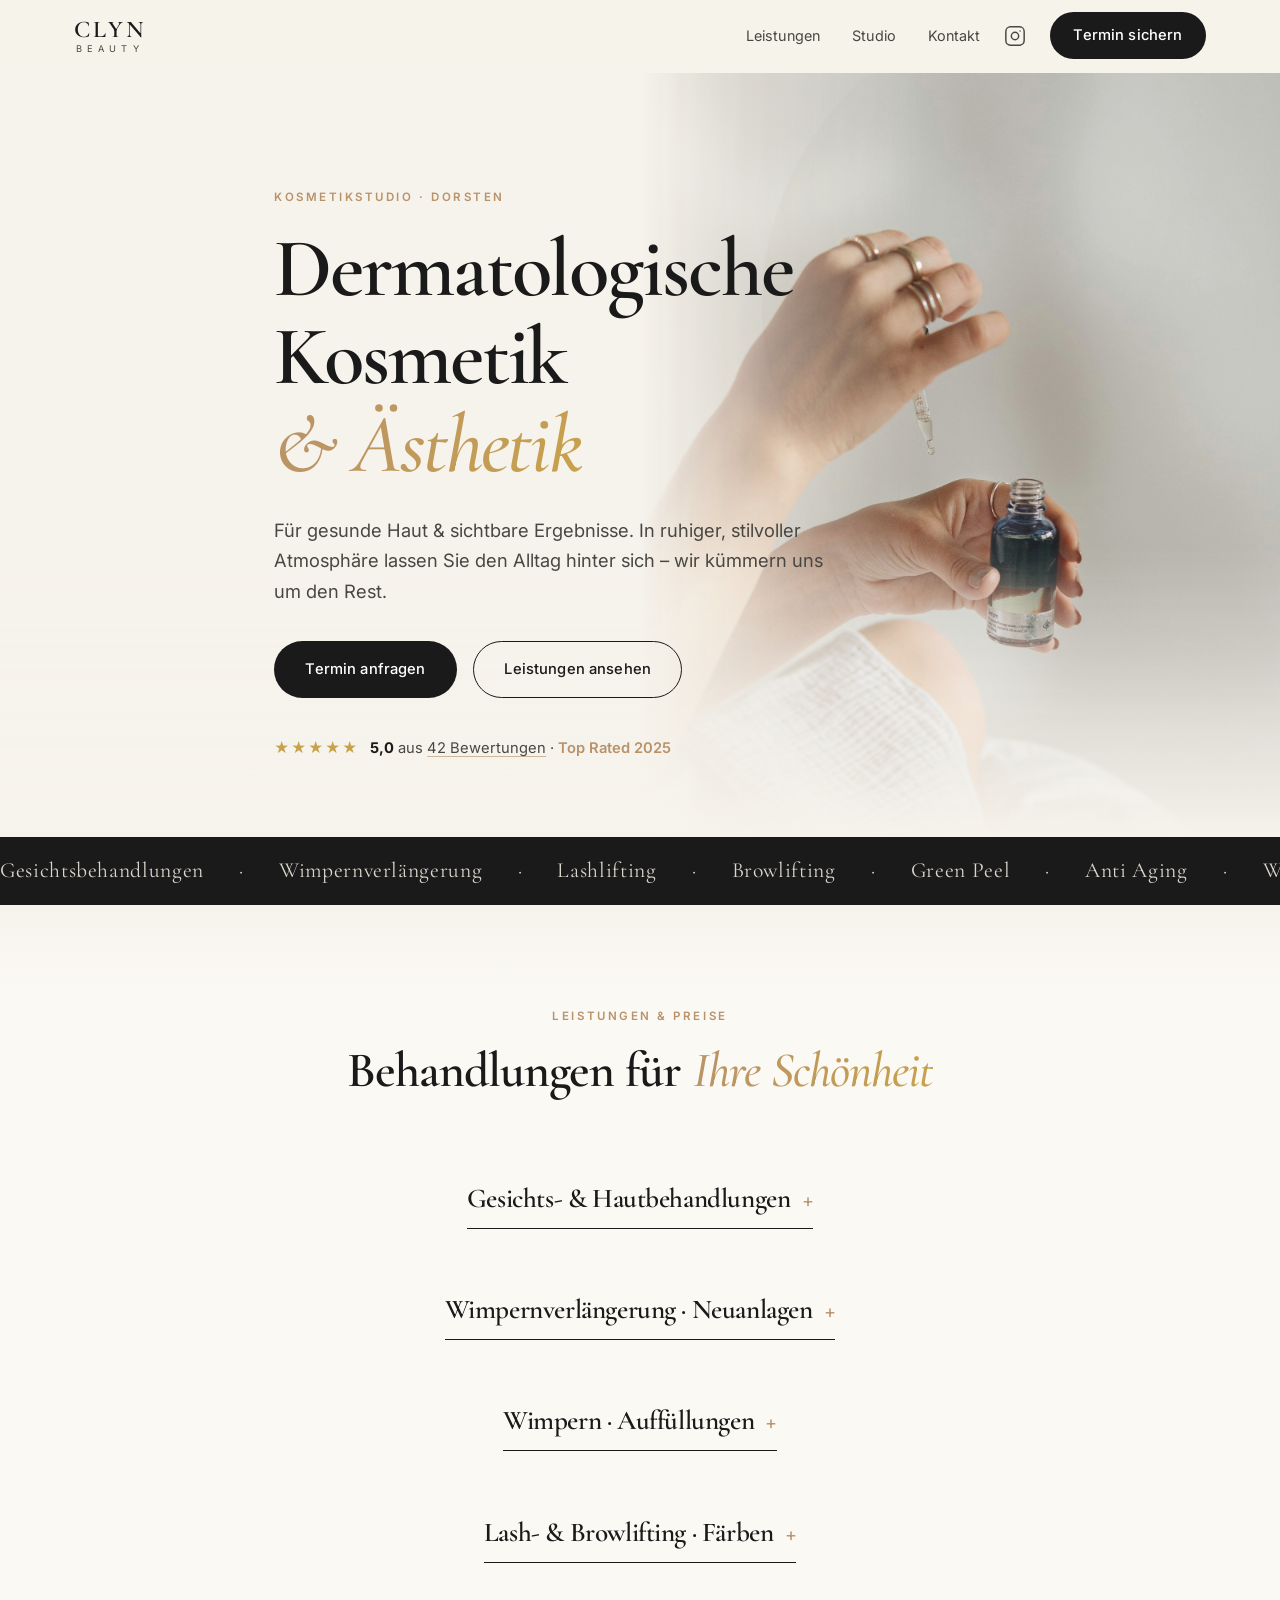
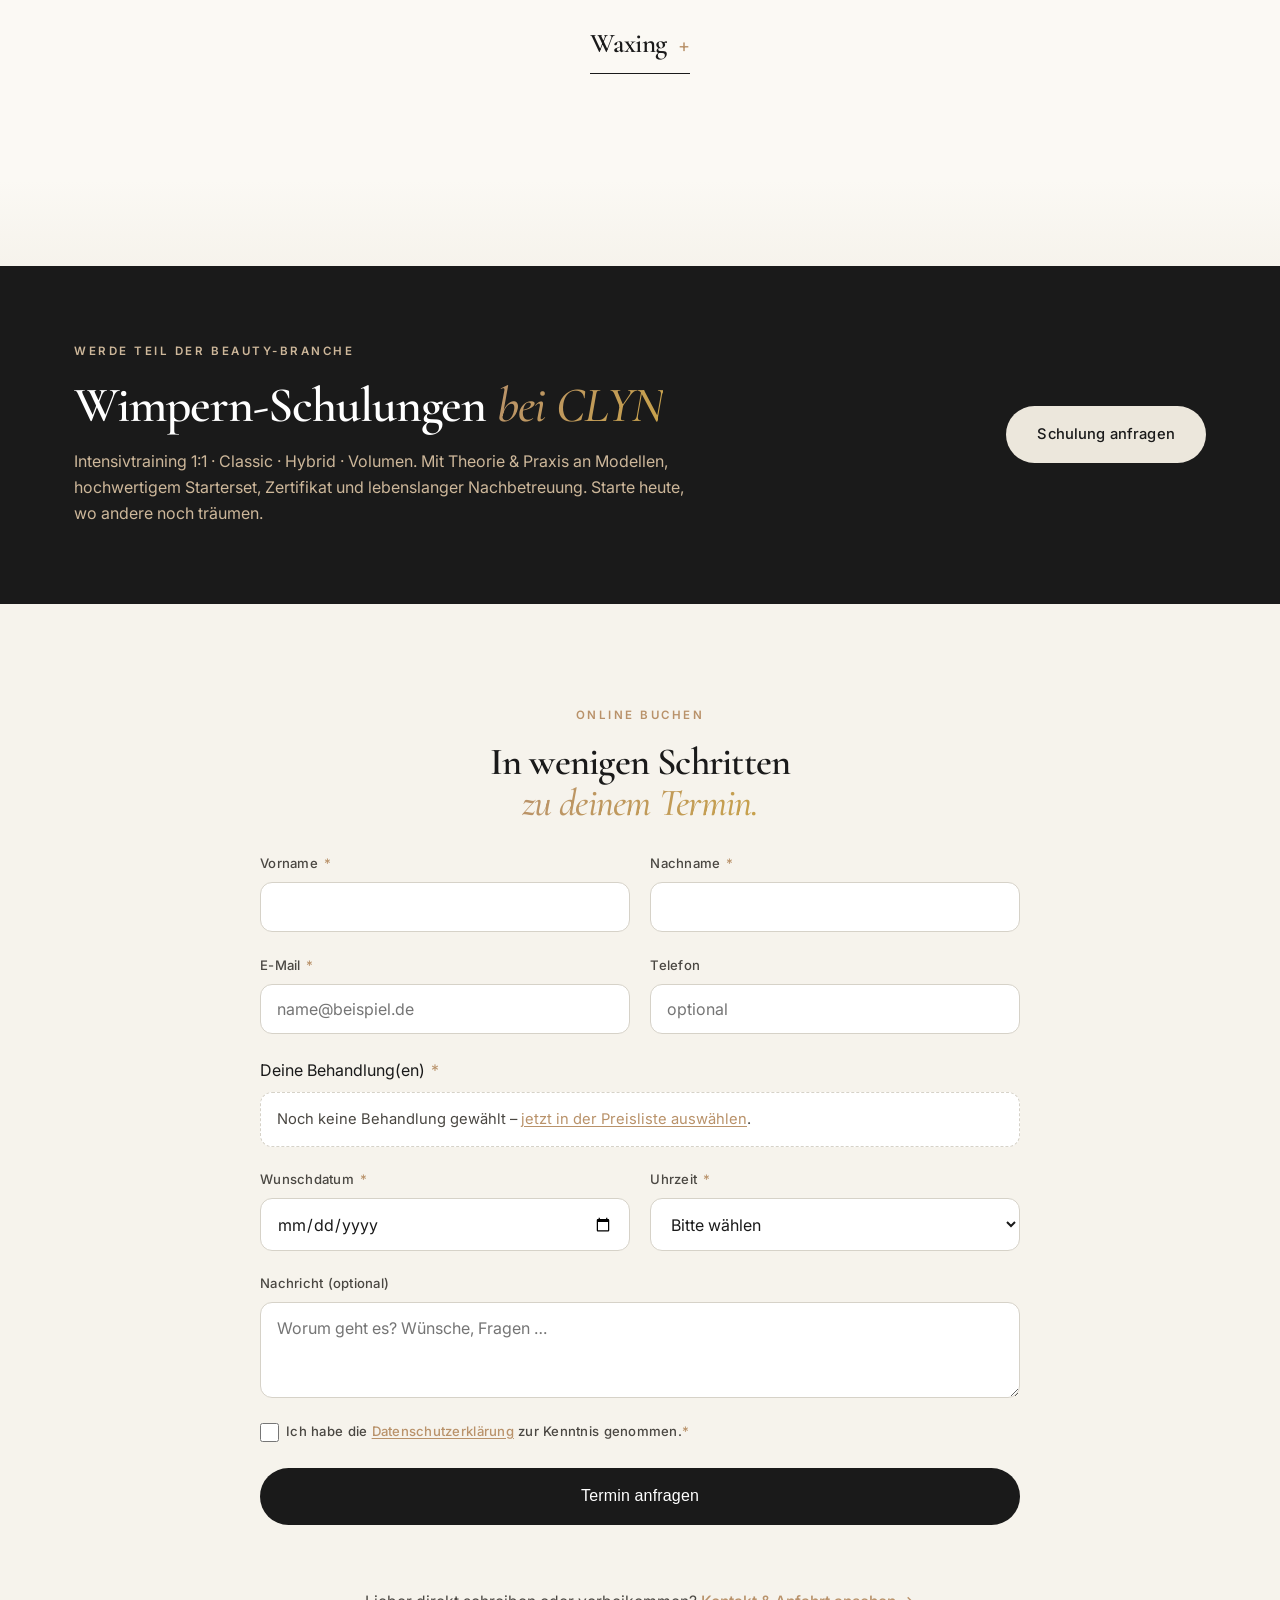
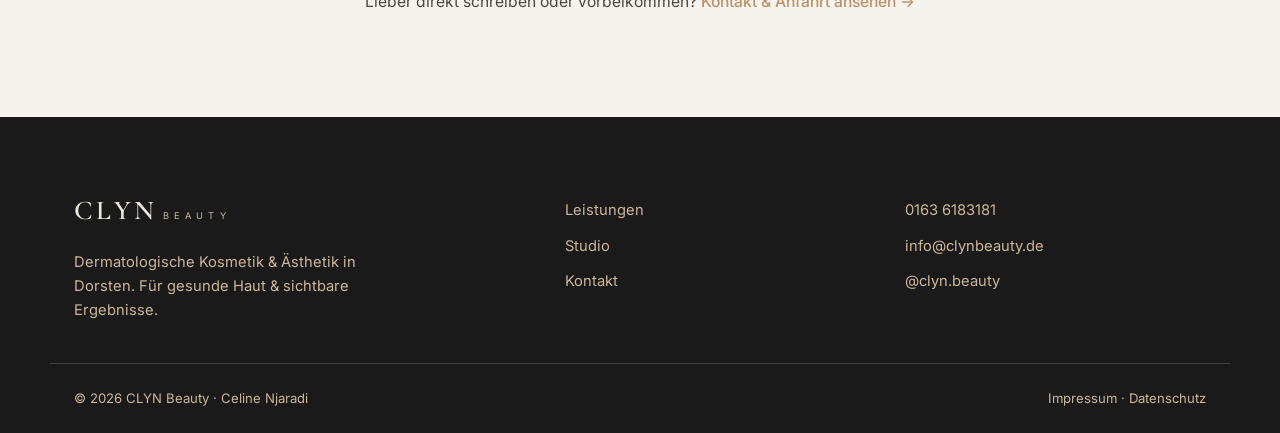
==== commit 853b13a2: "Update: neue Seiten (Datenschutz/Impressum), fx-Effekte, Inhalts-Updates Co-Authored-By: Claude Opus" ====
--- a/index.html
+++ b/index.html
@@ -49,6 +49,7 @@
     }
   }
   </script>
+  <link rel="stylesheet" href="fx.css" />
 </head>
 <body>
 
@@ -292,7 +293,7 @@
           </label>
           <label class="af-check">
             <input type="checkbox" name="consent" required />
-            <span>Ich habe die <a href="#" class="af-link">Datenschutzerklärung</a> zur Kenntnis genommen.<span>*</span></span>
+            <span>Ich habe die <a href="datenschutz.html" class="af-link" target="_blank" rel="noopener">Datenschutzerklärung</a> zur Kenntnis genommen.<span>*</span></span>
           </label>
           <button class="btn btn-dark af-submit" id="af-submit" type="submit">Termin anfragen</button>
         </form>
@@ -334,7 +335,7 @@
     </div>
     <div class="container footer-bottom">
       <span>© <span id="year"></span> CLYN Beauty · Celine Njaradi</span>
-      <span class="footer-legal"><a href="#">Impressum</a> · <a href="#">Datenschutz</a></span>
+      <span class="footer-legal"><a href="impressum.html">Impressum</a> · <a href="datenschutz.html">Datenschutz</a></span>
     </div>
   </footer>
 
@@ -366,5 +367,6 @@
 
   <script src="script.js"></script>
   <script src="booking.js"></script>
+  <script src="fx.js"></script>
 </body>
 </html>
--- a/styles.css
+++ b/styles.css
@@ -534,9 +534,19 @@
 @media (max-width: 640px) {
   /* Hero-Foto als ganz feiner Vollflächen-Hauch hinter dem Text */
   .hero::before {
-    width: 100%; opacity: .42;
+    width: 100%; opacity: .32;
     -webkit-mask-image: linear-gradient(to bottom, transparent 0%, #000 24%, #000 100%);
     mask-image: linear-gradient(to bottom, transparent 0%, #000 24%, #000 100%);
+  }
+  /* Ring/Kreis-Deko auf dem Handy ausblenden – stört über dem Text */
+  .hero-deco::after { display: none; }
+  /* "& Ästhetik" kräftiger & lesbarer über dem hellen Foto */
+  .hero h1 .display-edit {
+    background: linear-gradient(120deg, #8a5e2c 0%, #b8893f 50%, #8a5e2c 100%);
+    -webkit-background-clip: text;
+    background-clip: text;
+    -webkit-text-fill-color: transparent;
+    filter: drop-shadow(0 1px 1px rgba(26, 26, 26, .22));
   }
   /* Marquee unter den ersten Viewport schieben – schwarzes Band soll nicht reinlugen */
   .hero { padding-bottom: 5.5rem; min-height: calc(100svh - 88px); }
@@ -567,3 +577,38 @@
   .marquee-track { animation: none; }
   html { scroll-behavior: auto; }
 }
+
+/* ===== Rechtsseiten (Impressum / Datenschutz) ===== */
+.legal {
+  padding: clamp(110px, 16vh, 170px) 0 90px;
+  background: var(--bg);
+}
+.legal-wrap { max-width: 760px; }
+.legal .eyebrow { margin-bottom: .8rem; }
+.legal h1 {
+  font-family: 'Cormorant Garamond', Georgia, serif;
+  font-weight: 600; line-height: 1.05;
+  font-size: clamp(2.1rem, 5vw, 3.1rem);
+  color: var(--ink); margin-bottom: 2.2rem;
+}
+.legal h2 {
+  font-family: 'Cormorant Garamond', Georgia, serif;
+  font-weight: 600; font-size: 1.5rem; color: var(--ink);
+  margin: 2.4rem 0 .7rem;
+}
+.legal h3 {
+  font-size: 1rem; font-weight: 600; color: var(--ink);
+  margin: 1.6rem 0 .4rem;
+}
+.legal p, .legal li {
+  color: var(--ink-soft); line-height: 1.75; font-size: 1rem;
+  margin-bottom: .9rem;
+}
+.legal ul { padding-left: 1.2rem; margin-bottom: .9rem; }
+.legal li { margin-bottom: .4rem; }
+.legal a { color: var(--accent); text-decoration: underline; text-underline-offset: 3px; }
+.legal a:hover { color: var(--ink); }
+.legal strong { color: var(--ink); font-weight: 600; }
+.legal .legal-meta { font-size: .9rem; color: var(--ink-soft); margin-top: 2.6rem; opacity: .8; }
+.legal hr { border: none; border-top: 1px solid var(--line); margin: 2.4rem 0; }
+.legal .btn-ghost { margin-top: 2.4rem; }
--- a/fx.css
+++ b/fx.css
@@ -0,0 +1,69 @@
+/* =========================================================================
+   FX – Premium-Animationen (zu styles.css ergänzend geladen)
+   Akzent: Bronze / Gold
+   ========================================================================= */
+:root{
+  --fx:    var(--accent, #b9926a);
+  --fx-2:  var(--gold, #c8a24a);
+  --fx-glow: rgba(200, 162, 74, 0.5);
+}
+
+/* 1. Scroll-Fortschrittsbalken */
+.fx-progress{
+  position: fixed; top: 0; left: 0; height: 3px; width: 100%;
+  transform: scaleX(0); transform-origin: 0 50%;
+  background: linear-gradient(90deg, var(--fx), var(--fx-2));
+  box-shadow: 0 0 14px var(--fx-glow);
+  z-index: 9999; pointer-events: none; will-change: transform;
+}
+
+/* 2. Magnetische Buttons */
+.fx-magnetic{ transition: transform .45s cubic-bezier(.16, 1, .3, 1); will-change: transform; }
+
+/* 3. 3D-Tilt + Lichtspot */
+.fx-tilt{
+  position: relative; transform-style: preserve-3d; will-change: transform;
+  transition: transform .55s cubic-bezier(.16, 1, .3, 1), box-shadow .55s ease;
+}
+.fx-tilt.is-tilting{ transition: transform .14s ease-out; }
+.fx-tilt::after{
+  content: ""; position: absolute; inset: 0; border-radius: inherit; z-index: 3;
+  pointer-events: none; opacity: 0; transition: opacity .4s ease;
+  background: radial-gradient(340px circle at var(--fx-mx, 50%) var(--fx-my, 50%),
+              color-mix(in srgb, var(--fx) 18%, transparent), transparent 55%);
+}
+.fx-tilt.is-tilting::after{ opacity: 1; }
+
+/* 4. Highlight-Wörter als schimmernder Bronze-Gold-Verlauf */
+.display-edit{
+  background: linear-gradient(120deg, var(--accent) 0%, var(--gold) 50%, var(--accent) 100%);
+  background-size: 220% auto;
+  -webkit-background-clip: text;
+  background-clip: text;
+  -webkit-text-fill-color: transparent;
+  animation: fx-shimmer 6s ease-in-out infinite;
+}
+@keyframes fx-shimmer{
+  0%, 100% { background-position: 0% 50%; }
+  50%      { background-position: 100% 50%; }
+}
+
+/* 5. Hero-Deco: sanftes Atmen / Schweben */
+.hero-deco{ animation: fx-float 14s ease-in-out infinite; will-change: transform; }
+@keyframes fx-float{
+  0%, 100% { transform: translate(0, 0) scale(1); }
+  50%      { transform: translate(-22px, 26px) scale(1.06); }
+}
+
+/* 6. Parallax-Basis */
+.hero-visual, .highlight-visual, .about-visual, [data-fx-parallax]{ will-change: transform; }
+
+@media (max-width: 980px){
+  .fx-tilt::after{ display: none; }
+}
+@media (prefers-reduced-motion: reduce){
+  .fx-progress{ display: none; }
+  .fx-magnetic, .fx-tilt{ transform: none !important; transition: none; }
+  .fx-tilt::after{ display: none; }
+  .display-edit, .hero-deco{ animation: none; }
+}
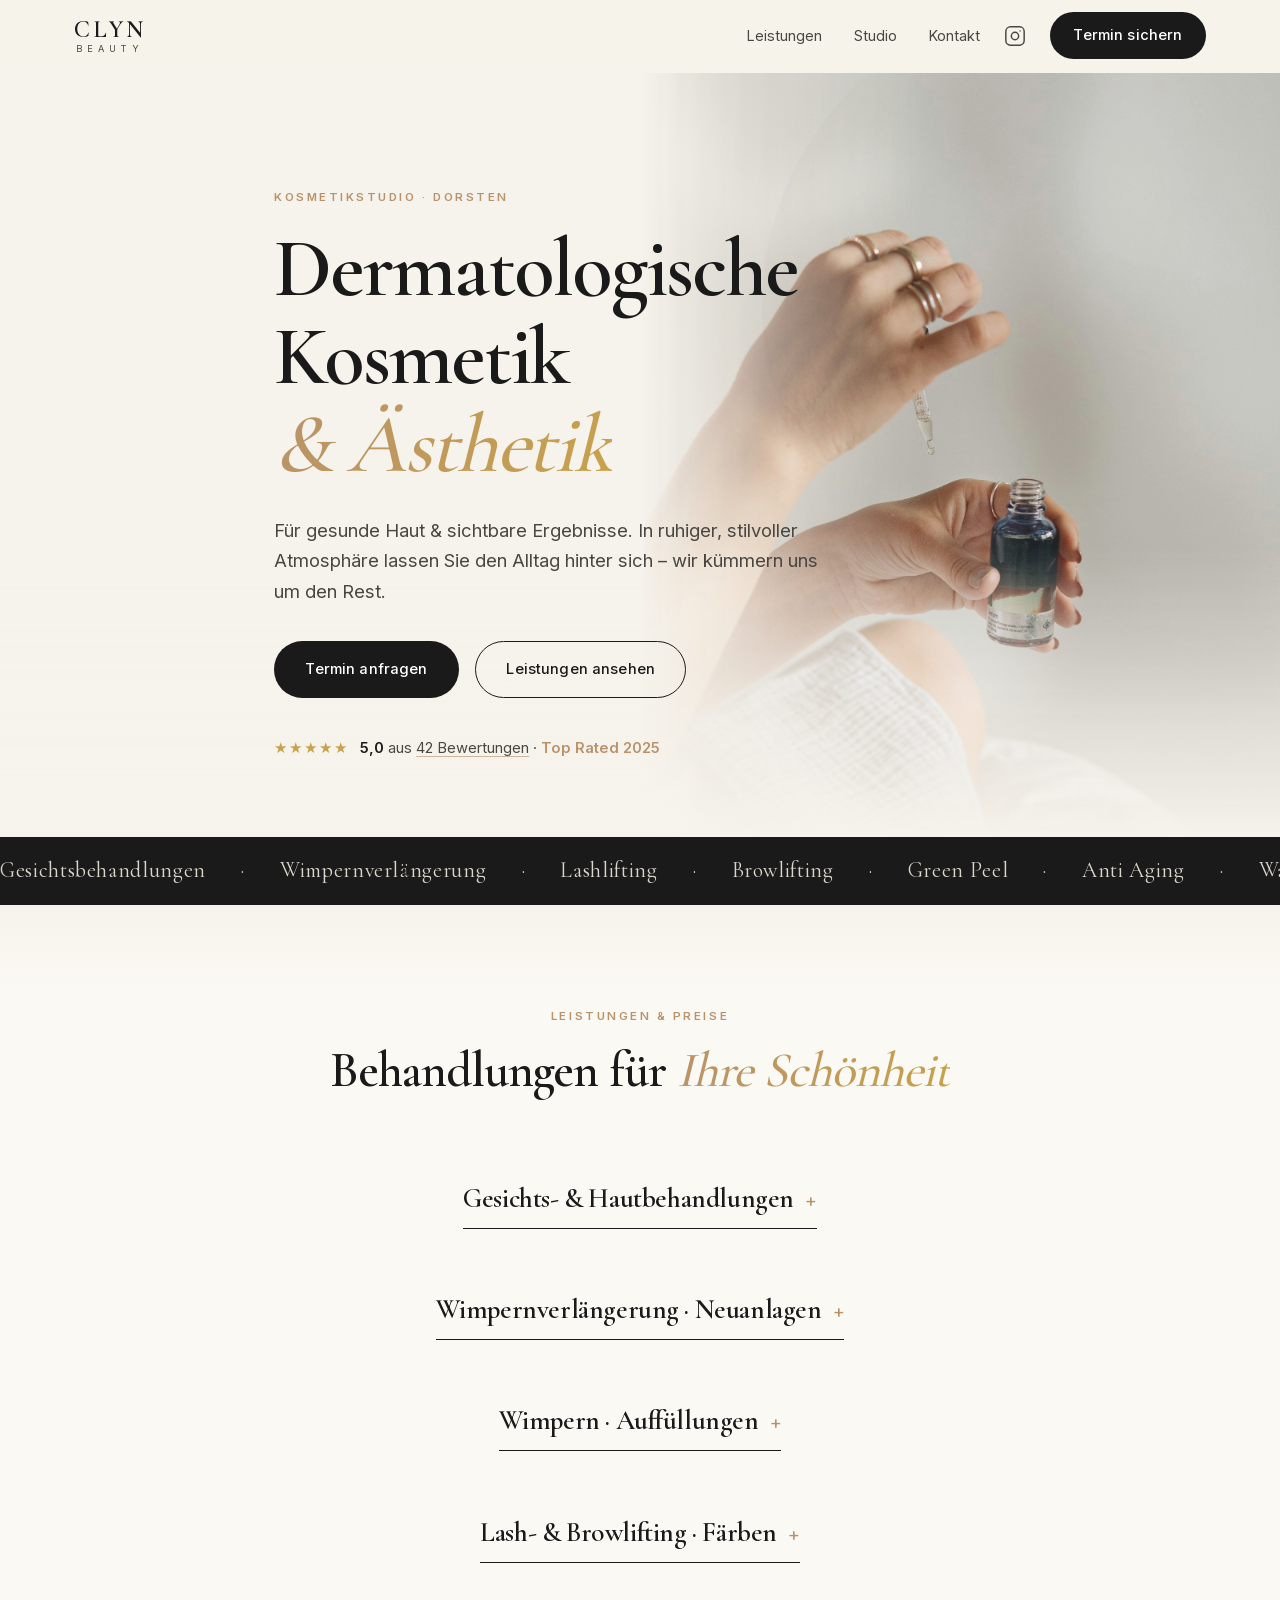
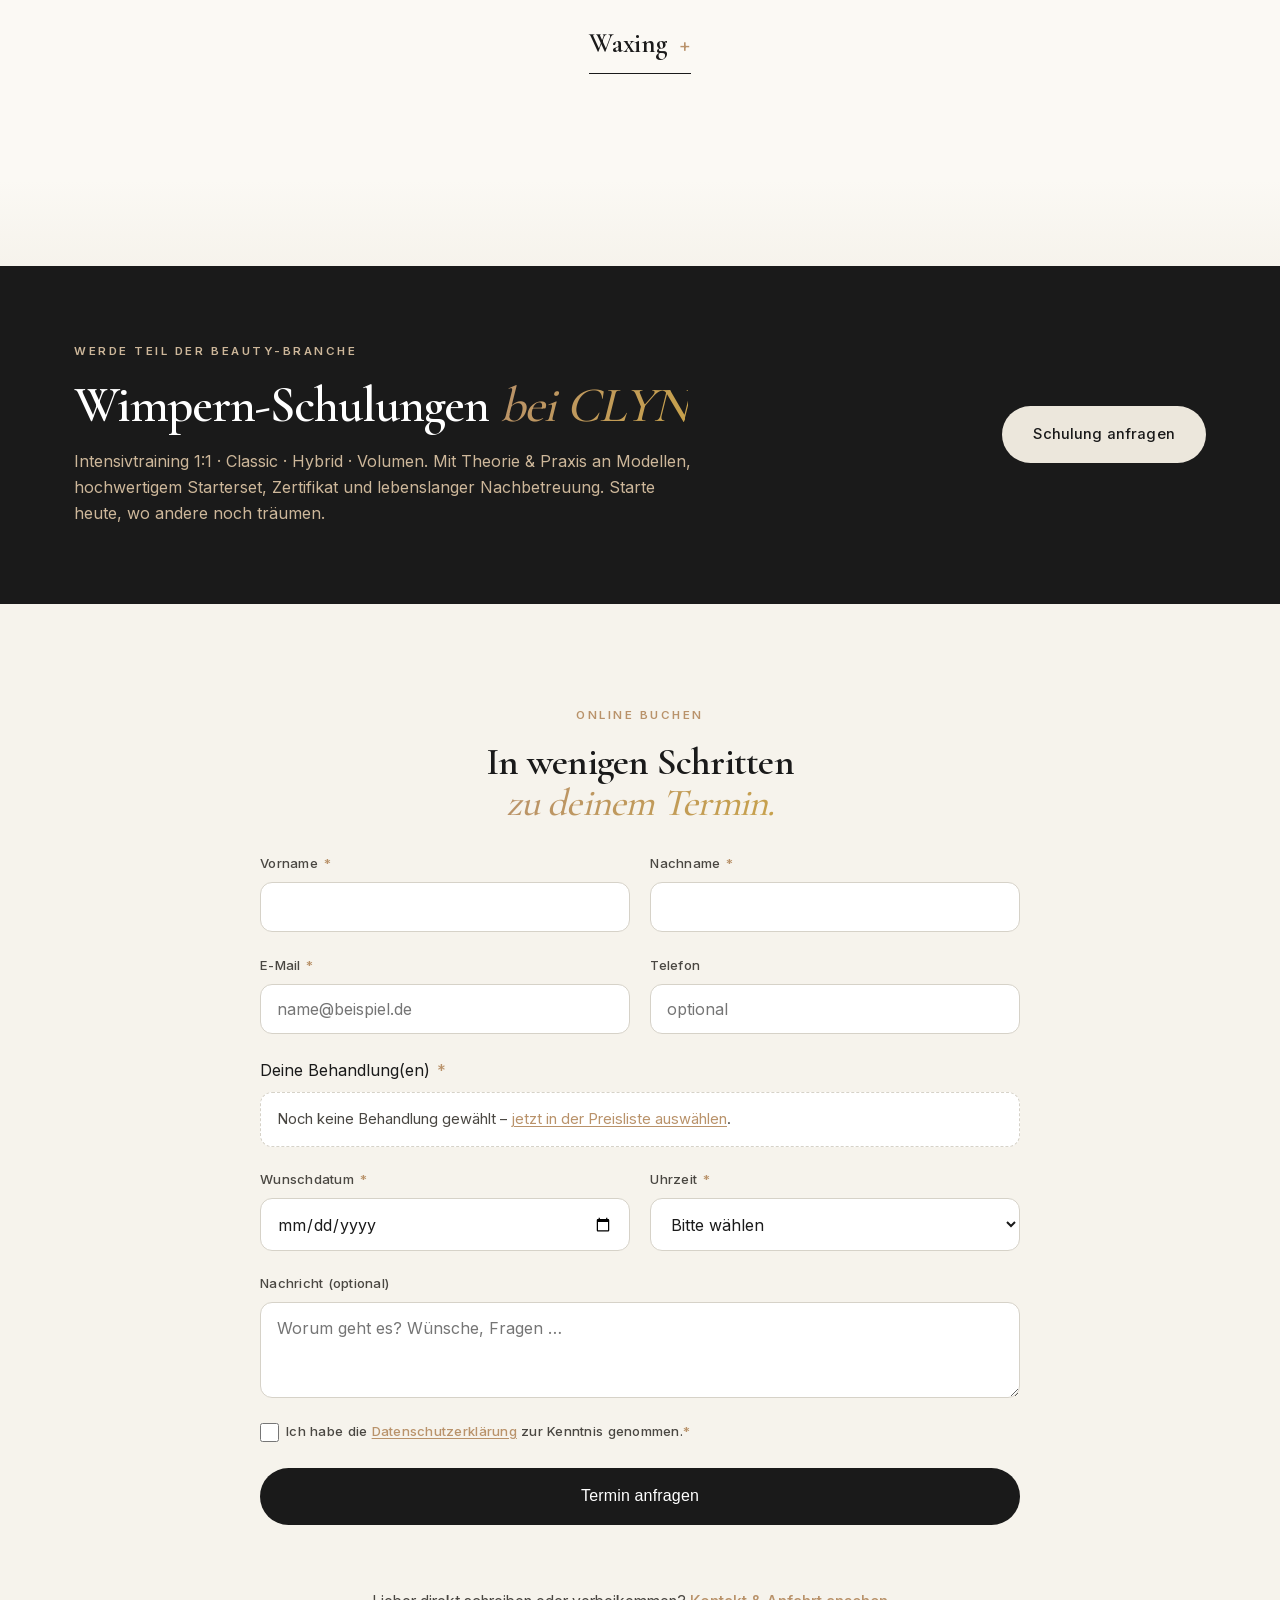
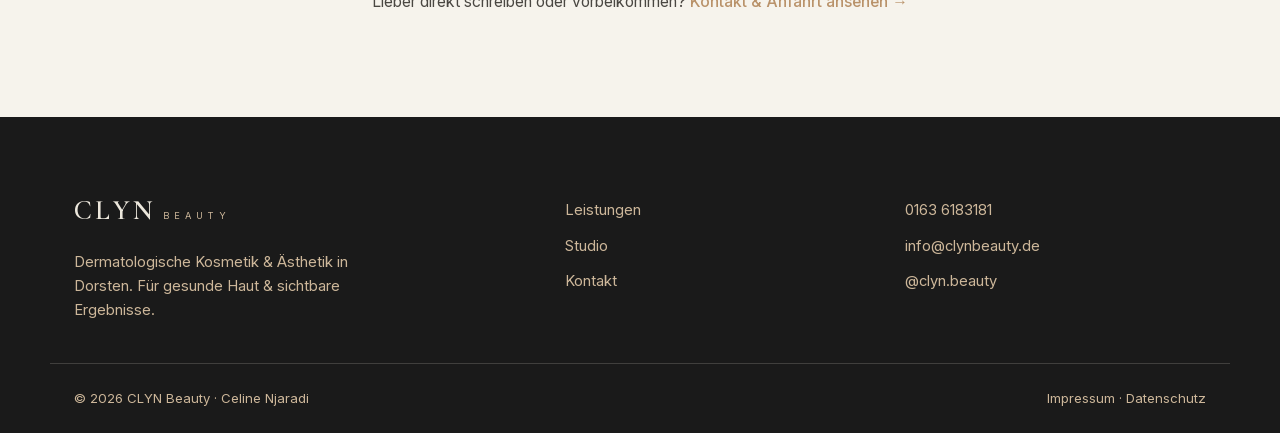
==== commit 79694807: "Schriften selbst hosten (DSGVO): Google-Fonts-CDN durch lokale fonts.css ersetzt - Cormorant Garamon" ====
--- a/index.html
+++ b/index.html
@@ -13,9 +13,9 @@
   <meta property="og:description" content="Dermatologische Kosmetik & Ästhetik. Für gesunde Haut & sichtbare Ergebnisse." />
   <meta property="og:locale" content="de_DE" />
 
-  <link rel="preconnect" href="https://fonts.googleapis.com" />
-  <link rel="preconnect" href="https://fonts.gstatic.com" crossorigin />
-  <link href="https://fonts.googleapis.com/css2?family=Cormorant+Garamond:wght@400;500;600;700&family=Inter:wght@300;400;500;600&display=swap" rel="stylesheet" />
+  <link rel="preload" href="assets/fonts/cormorant-garamond-latin.woff2" as="font" type="font/woff2" crossorigin />
+  <link rel="preload" href="assets/fonts/inter-latin.woff2" as="font" type="font/woff2" crossorigin />
+  <link rel="stylesheet" href="fonts.css" />
   <link rel="stylesheet" href="styles.css" />
   <link rel="icon" type="image/svg+xml" href="assets/logo.svg" />
 
--- a/fonts.css
+++ b/fonts.css
@@ -0,0 +1,35 @@
+/* Selbst gehostete Fonts (DSGVO-konform, kein Google-CDN) */
+/* Cormorant Garamond + Inter — Variable, Subsets latin + latin-ext */
+
+@font-face {
+  font-family: 'Cormorant Garamond';
+  font-style: normal;
+  font-weight: 400 700;
+  font-display: swap;
+  src: url(assets/fonts/cormorant-garamond-latin.woff2) format('woff2');
+  unicode-range: U+0000-00FF, U+0131, U+0152-0153, U+02BB-02BC, U+02C6, U+02DA, U+02DC, U+0304, U+0308, U+0329, U+2000-206F, U+20AC, U+2122, U+2191, U+2193, U+2212, U+2215, U+FEFF, U+FFFD;
+}
+@font-face {
+  font-family: 'Cormorant Garamond';
+  font-style: normal;
+  font-weight: 400 700;
+  font-display: swap;
+  src: url(assets/fonts/cormorant-garamond-latin-ext.woff2) format('woff2');
+  unicode-range: U+0100-02BA, U+02BD-02C5, U+02C7-02CC, U+02CE-02D7, U+02DD-02FF, U+0304, U+0308, U+0329, U+1D00-1DBF, U+1E00-1E9F, U+1EF2-1EFF, U+2020, U+20A0-20AB, U+20AD-20C0, U+2113, U+2C60-2C7F, U+A720-A7FF;
+}
+@font-face {
+  font-family: 'Inter';
+  font-style: normal;
+  font-weight: 300 600;
+  font-display: swap;
+  src: url(assets/fonts/inter-latin.woff2) format('woff2');
+  unicode-range: U+0000-00FF, U+0131, U+0152-0153, U+02BB-02BC, U+02C6, U+02DA, U+02DC, U+0304, U+0308, U+0329, U+2000-206F, U+20AC, U+2122, U+2191, U+2193, U+2212, U+2215, U+FEFF, U+FFFD;
+}
+@font-face {
+  font-family: 'Inter';
+  font-style: normal;
+  font-weight: 300 600;
+  font-display: swap;
+  src: url(assets/fonts/inter-latin-ext.woff2) format('woff2');
+  unicode-range: U+0100-02BA, U+02BD-02C5, U+02C7-02CC, U+02CE-02D7, U+02DD-02FF, U+0304, U+0308, U+0329, U+1D00-1DBF, U+1E00-1E9F, U+1EF2-1EFF, U+2020, U+20A0-20AB, U+20AD-20C0, U+2113, U+2C60-2C7F, U+A720-A7FF;
+}
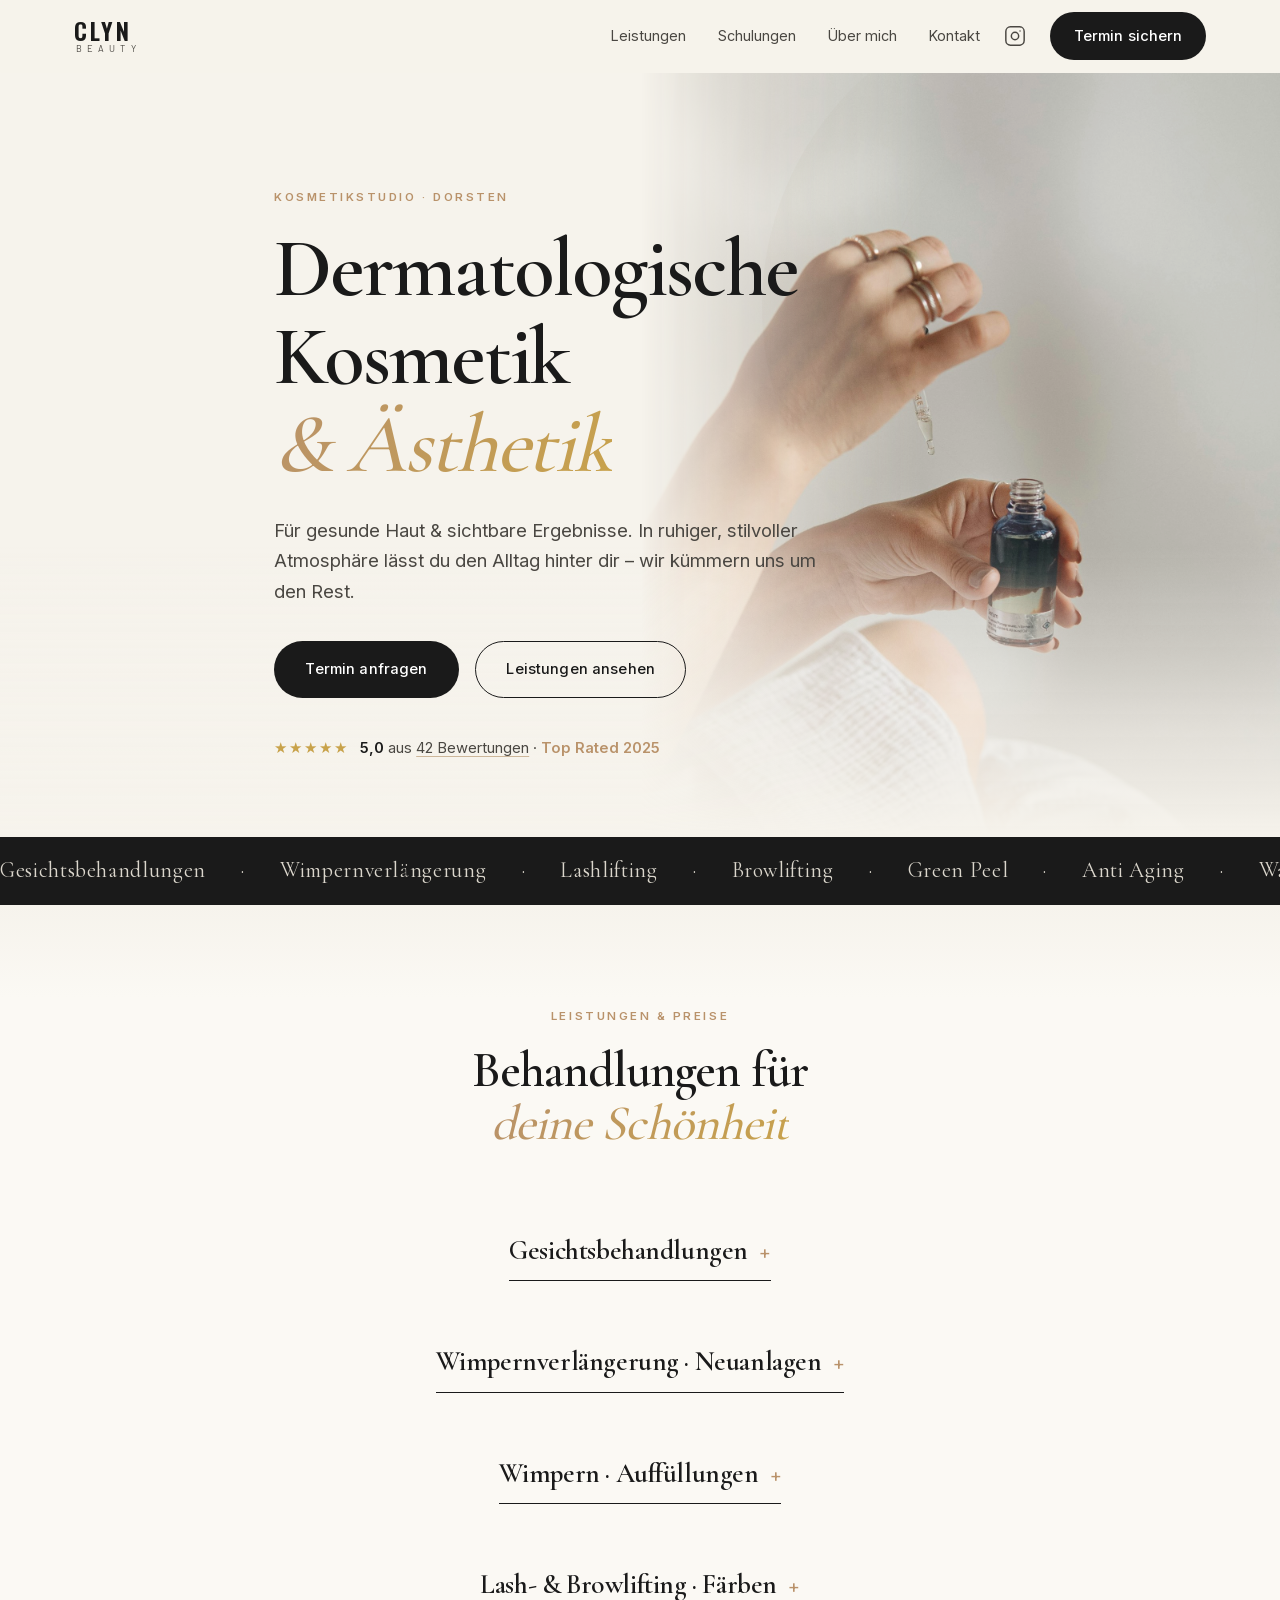
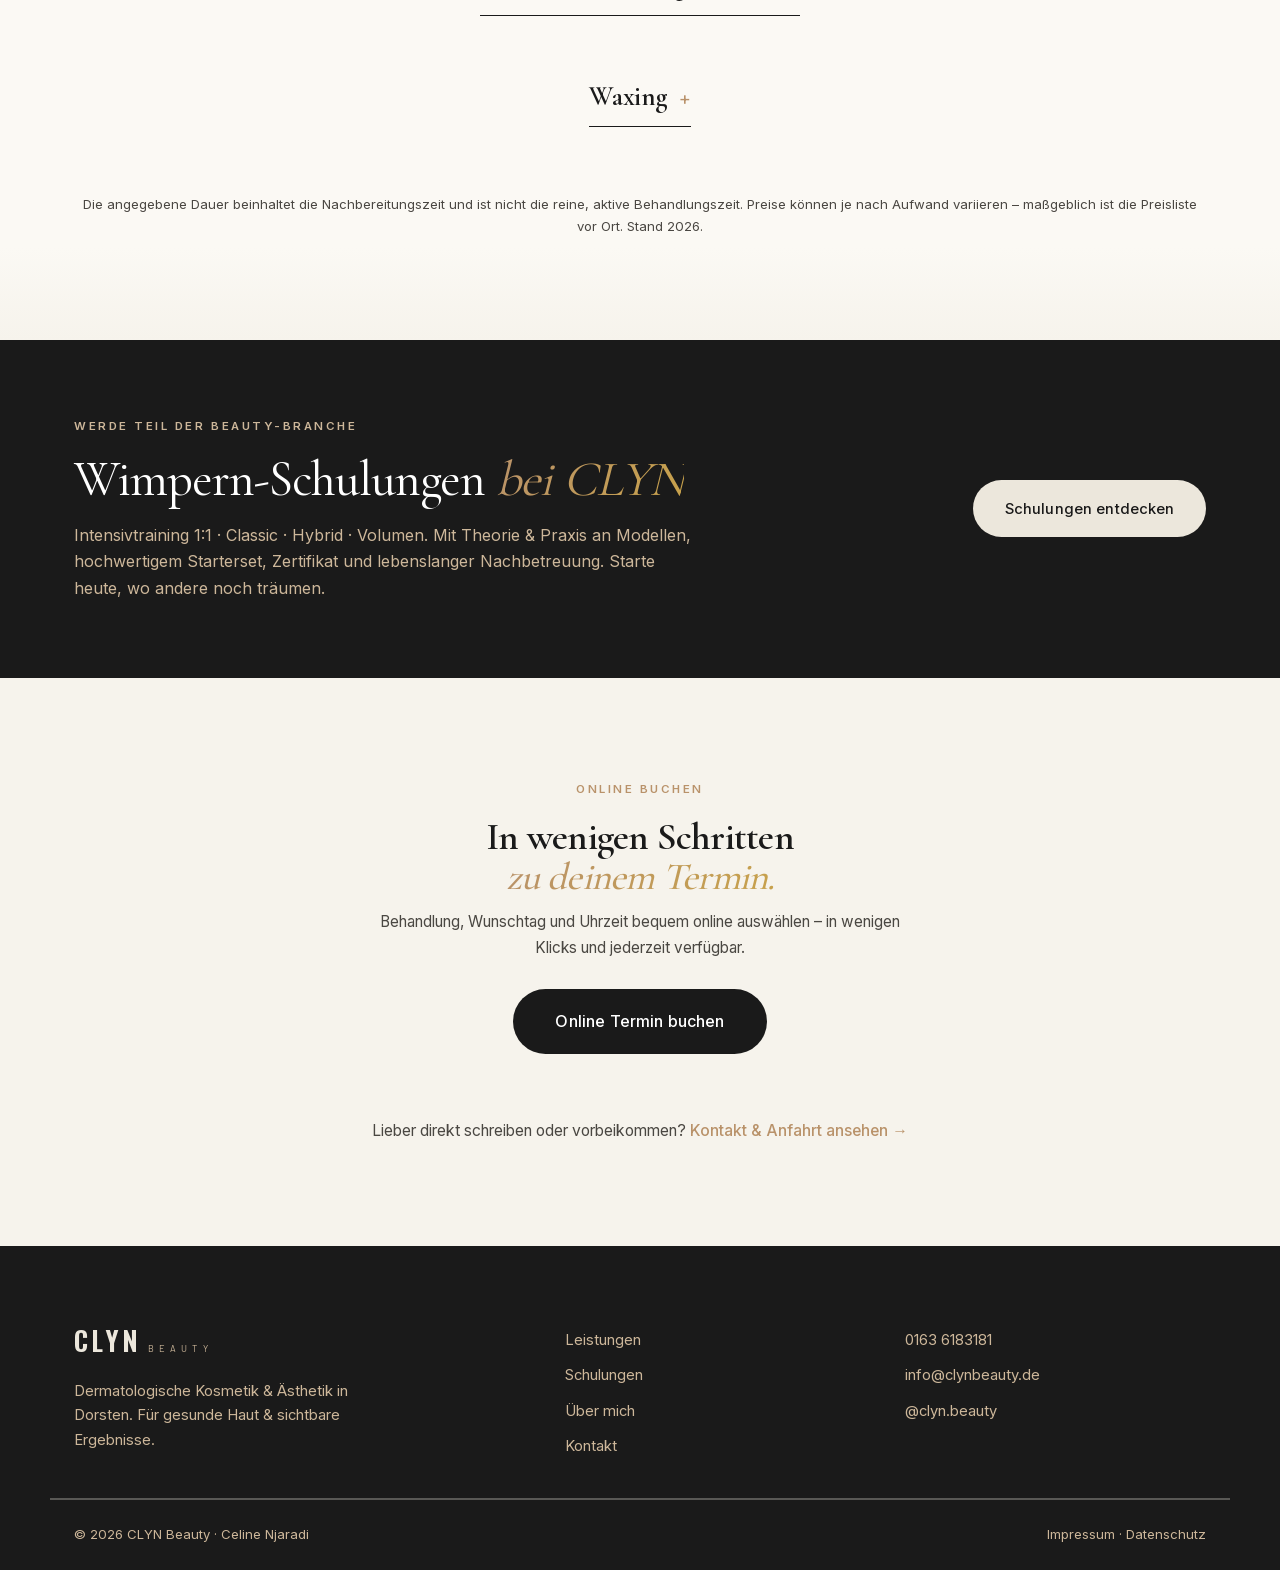
==== commit 35608070: "CLYN: externe Beautinda-Buchung, Logo-Fonts, DSGVO-Karte, Schulungs-Karussell - Buchung: Inline-Form" ====
--- a/index.html
+++ b/index.html
@@ -62,7 +62,8 @@
       </a>
       <nav class="nav-links" aria-label="Hauptnavigation">
         <a href="#leistungen">Leistungen</a>
-        <a href="studio.html#studio">Studio</a>
+        <a href="schulungen.html">Schulungen</a>
+        <a href="studio.html#ueber-mich">Über mich</a>
         <a href="kontakt.html#kontakt">Kontakt</a>
       </nav>
       <a class="nav-ig" href="https://www.instagram.com/clyn.beauty/" target="_blank" rel="noopener" aria-label="CLYN Beauty auf Instagram">
@@ -72,7 +73,7 @@
           <line x1="17.5" y1="6.5" x2="17.5" y2="6.5"></line>
         </svg>
       </a>
-      <a class="btn btn-dark nav-cta" href="#termin">Termin sichern</a>
+      <a class="btn btn-dark nav-cta" href="https://beautinda.de/artist/tvp9sjuP0uQWsUIBJTOgNDobivB3" target="_blank" rel="noopener">Termin sichern</a>
       <button class="nav-toggle" aria-label="Menü öffnen" aria-expanded="false">
         <span></span><span></span><span></span>
       </button>
@@ -95,7 +96,8 @@
       </div>
       <nav class="mm-nav" aria-label="Mobile Navigation">
         <a href="#leistungen">Leistungen</a>
-        <a href="studio.html#studio">Studio</a>
+        <a href="schulungen.html">Schulungen</a>
+        <a href="studio.html#ueber-mich">Über mich</a>
         <a href="kontakt.html#kontakt">Kontakt</a>
         <a href="https://www.instagram.com/clyn.beauty/" target="_blank" rel="noopener">Instagram</a>
       </nav>
@@ -111,7 +113,7 @@
             <em>Termine nach Vereinbarung</em>
           </span>
         </a>
-        <a class="btn btn-dark mm-cta" href="#termin">Termin sichern</a>
+        <a class="btn btn-dark mm-cta" href="https://beautinda.de/artist/tvp9sjuP0uQWsUIBJTOgNDobivB3" target="_blank" rel="noopener">Termin sichern</a>
       </div>
   </aside>
 
@@ -120,9 +122,9 @@
     <div class="container hero-inner">
       <p class="eyebrow reveal">Kosmetikstudio · Dorsten</p>
       <h1 class="reveal">Dermatologische Kosmetik<br /><span class="display-edit">&amp; Ästhetik</span></h1>
-      <p class="hero-lead reveal">Für gesunde Haut &amp; sichtbare Ergebnisse. In ruhiger, stilvoller Atmosphäre lassen Sie den Alltag hinter sich – wir kümmern uns um den Rest.</p>
+      <p class="hero-lead reveal">Für gesunde Haut &amp; sichtbare Ergebnisse. In ruhiger, stilvoller Atmosphäre lässt du den Alltag hinter dir – wir kümmern uns um den Rest.</p>
       <div class="hero-cta reveal">
-        <a class="btn btn-dark" href="#termin">Termin anfragen</a>
+        <a class="btn btn-dark" href="https://beautinda.de/artist/tvp9sjuP0uQWsUIBJTOgNDobivB3" target="_blank" rel="noopener">Termin anfragen</a>
         <a class="btn btn-ghost" href="#leistungen">Leistungen ansehen</a>
       </div>
       <div class="hero-trust reveal">
@@ -158,21 +160,25 @@
     <div class="container">
       <div class="section-head reveal">
         <p class="eyebrow">Leistungen &amp; Preise</p>
-        <h2>Behandlungen für <span class="display-edit">Ihre Schönheit</span></h2>
+        <h2>Behandlungen für <span class="display-edit">deine Schönheit</span></h2>
       </div>
 
       <!-- Gesichtsbehandlungen -->
       <div class="service-block reveal">
-        <h3 class="service-title">Gesichts- &amp; Hautbehandlungen</h3>
-        <ul class="price-list">
-          <li class="pl-item" data-name="Neukunden-Behandlung" data-price="0" data-pricelabel="kostenlos" data-dur="90"><span class="pl-name">Neukunden-Behandlung <em>zum Kennenlernen</em></span><span class="pl-dots"></span><span class="pl-meta">1 Std 30 Min</span><span class="pl-price free">kostenlos</span></li>
-          <li class="pl-item" data-name="Klassik Behandlung" data-price="65" data-pricelabel="65 €" data-dur="75"><span class="pl-name">Klassik Behandlung</span><span class="pl-dots"></span><span class="pl-meta">1 Std 15 Min</span><span class="pl-price">65 €</span></li>
-          <li class="pl-item" data-name="Deluxe Behandlung" data-price="75" data-pricelabel="75 €" data-dur="75"><span class="pl-name">Deluxe Behandlung</span><span class="pl-dots"></span><span class="pl-meta">1 Std 15 Min</span><span class="pl-price">75 €</span></li>
-          <li class="pl-item" data-name="Sensiderm Behandlung" data-price="80" data-pricelabel="80 €" data-dur="75"><span class="pl-name">Sensiderm Behandlung <em>für sensible Haut</em></span><span class="pl-dots"></span><span class="pl-meta">1 Std 15 Min</span><span class="pl-price">80 €</span></li>
-          <li class="pl-item" data-name="Anti Aging" data-price="89" data-pricelabel="89 €" data-dur="75"><span class="pl-name">Anti Aging</span><span class="pl-dots"></span><span class="pl-meta">1 Std 15 Min</span><span class="pl-price">89 €</span></li>
-          <li class="pl-item" data-name="Green Peel" data-price="90" data-pricelabel="90 €" data-dur="75"><span class="pl-name">Green Peel</span><span class="pl-dots"></span><span class="pl-meta">1 Std 15 Min</span><span class="pl-price">90 €</span></li>
-          <li class="pl-item" data-name="CLYN Skin Facial" data-price="110" data-pricelabel="110 €" data-dur="75"><span class="pl-name">CLYN Skin Facial</span><span class="pl-dots"></span><span class="pl-meta">1 Std 15 Min</span><span class="pl-price">110 €</span></li>
-          <li class="pl-item" data-name="CLYN Skin Facial Deluxe" data-price="125" data-pricelabel="125 €" data-dur="90"><span class="pl-name">CLYN Skin Facial Deluxe <em>Signature</em></span><span class="pl-dots"></span><span class="pl-meta">1 Std 30 Min</span><span class="pl-price">125 €</span></li>
+        <h3 class="service-title">Gesichtsbehandlungen</h3>
+        <ul class="price-list">
+          <li class="pl-item" data-name="Hautanalyse &amp; Beratung" data-price="0" data-pricelabel="nach Beratung" data-dur="90"><span class="pl-text"><span class="pl-name">Hautanalyse &amp; Beratung <em>zum Kennenlernen</em></span><span class="pl-desc">Nach einer ausführlichen Hautanalyse erstellen wir gemeinsam einen individuellen Behandlungsplan – abgestimmt auf deine Haut und Wünsche – und führen die Behandlung direkt durch.</span></span><span class="pl-right"><span class="pl-price note">nach Beratung</span><span class="pl-meta">1 Std 30 Min</span></span></li>
+          <li class="pl-item" data-name="Teenie Behandlung" data-price="45" data-pricelabel="45 €" data-dur="45"><span class="pl-text"><span class="pl-name">Teenie Behandlung <em>für junge Haut</em></span><span class="pl-desc">Bis zum 18. Lebensjahr. Abreinigung, Enzym-Peeling, intensive Ausreinigung, Wirkstoffampulle, Packung und Abschlusspflege.</span></span><span class="pl-right"><span class="pl-price">45 €</span><span class="pl-meta">45 Min</span></span></li>
+          <li class="pl-item" data-name="Klassik Behandlung" data-price="65" data-pricelabel="65 €" data-dur="75"><span class="pl-text"><span class="pl-name">Klassik Behandlung</span><span class="pl-desc">Abreinigung, Enzym-Peeling, Ausreinigung, Augenbrauen zupfen, Wirkstoffampulle, Packung, Gesichtsmassage und Abschlusspflege.</span></span><span class="pl-right"><span class="pl-price">65 €</span><span class="pl-meta">1 Std 15 Min</span></span></li>
+          <li class="pl-item" data-name="Deluxe Behandlung" data-price="75" data-pricelabel="75 €" data-dur="75"><span class="pl-text"><span class="pl-name">Deluxe Behandlung</span><span class="pl-desc">Abreinigung, Enzym-Peeling, Ausreinigung, Augenbrauen zupfen, Wirkstoffampulle, Packung, Hand- &amp; Gesichtsmassage und Abschlusspflege.</span></span><span class="pl-right"><span class="pl-price">75 €</span><span class="pl-meta">1 Std 15 Min</span></span></li>
+          <li class="pl-item" data-name="Sensiderm Behandlung" data-price="80" data-pricelabel="80 €" data-dur="75"><span class="pl-text"><span class="pl-name">Sensiderm Behandlung <em>für sensible Haut</em></span><span class="pl-desc">Mit den Sensiderm-Produkten von Dr. Schrammek. Abreinigung, Enzym-Peeling, Ausreinigung, Augenbrauen zupfen, Wirkstoffampulle, Algenmodellage, LED-Lichttherapie und Abschlusspflege.</span></span><span class="pl-right"><span class="pl-price">80 €</span><span class="pl-meta">1 Std 15 Min</span></span></li>
+          <li class="pl-item" data-name="Anti Aging" data-price="89" data-pricelabel="89 €" data-dur="75"><span class="pl-text"><span class="pl-name">Anti Aging</span><span class="pl-desc">Mit den Time-Control-Produkten von Dr. Schrammek. Abreinigung, Enzym-Peeling, Ausreinigung, Augenbrauen zupfen, Serum, Packung, Hand- &amp; Gesichtsmassage und Abschlusspflege.</span></span><span class="pl-right"><span class="pl-price">89 €</span><span class="pl-meta">1 Std 15 Min</span></span></li>
+          <li class="pl-item" data-name="CLYN Skin Facial" data-price="110" data-pricelabel="110 €" data-dur="75"><span class="pl-text"><span class="pl-name">CLYN Skin Facial</span><span class="pl-desc">Clean Skin. Pure Glow. Dermaplaning für die ultimative Glass Skin: Abreinigung, sanftes Peeling, Ausreinigung, Dermaplaning, Serum/Ampulle, Packung, LED-Lichttherapie und Abschlusspflege inkl. SPF.</span></span><span class="pl-right"><span class="pl-price">110 €</span><span class="pl-meta">1 Std 15 Min</span></span></li>
+          <li class="pl-item" data-name="CLYN Skin Facial Deluxe" data-price="125" data-pricelabel="125 €" data-dur="90"><span class="pl-text"><span class="pl-name">CLYN Skin Facial Deluxe <em>Signature</em></span><span class="pl-desc">Clean Skin. Pure Glow. Gleicher Ablauf wie das CLYN Skin Facial – zusätzlich mit Gesichts- &amp; Dekolleté-Massage.</span></span><span class="pl-right"><span class="pl-price">125 €</span><span class="pl-meta">1 Std 30 Min</span></span></li>
+          <li class="pl-subhead">Green Peel <span class="pl-reg">®</span></li>
+          <li class="pl-item" data-name="Green Peel Fresh up" data-price="90" data-pricelabel="90 €" data-dur="75"><span class="pl-text"><span class="pl-name">Green Peel <em>Fresh up</em></span><span class="pl-desc">Der Frischekick ohne Schälung.</span></span><span class="pl-right"><span class="pl-price">90 €</span><span class="pl-meta">1 Std 15 Min</span></span></li>
+          <li class="pl-item" data-name="Green Peel Energy" data-price="170" data-pricelabel="170 €" data-dur="75"><span class="pl-text"><span class="pl-name">Green Peel <em>Energy</em></span><span class="pl-desc">Vitalität &amp; Regeneration ohne Schälung – inkl. Homecare-Set.</span></span><span class="pl-right"><span class="pl-price">170 €</span><span class="pl-meta">1 Std 15 Min</span></span></li>
+          <li class="pl-item" data-name="Green Peel Classic" data-price="250" data-pricelabel="250 €" data-dur="90"><span class="pl-text"><span class="pl-name">Green Peel <em>Classic</em></span><span class="pl-desc">Hauterneuerung mit Tiefenwirkung &amp; Schälung – inkl. Homecare-Set &amp; Beauty-Finish nach 5 Tagen.</span></span><span class="pl-right"><span class="pl-price">250 €</span><span class="pl-meta">1 Std 30 Min</span></span></li>
         </ul>
       </div>
 
@@ -180,12 +186,12 @@
       <div class="service-block reveal">
         <h3 class="service-title">Wimpernverlängerung · Neuanlagen</h3>
         <ul class="price-list">
-          <li class="pl-item" data-name="Classic Lashes" data-price="85" data-pricelabel="85 €" data-dur="90"><span class="pl-name">Classic Lashes</span><span class="pl-dots"></span><span class="pl-meta">1 Std 30 Min</span><span class="pl-price">85 €</span></li>
-          <li class="pl-item" data-name="Classic Lashes Brown" data-price="85" data-pricelabel="85 €" data-dur="90"><span class="pl-name">Classic Lashes <em>Brown</em></span><span class="pl-dots"></span><span class="pl-meta">1 Std 30 Min</span><span class="pl-price">85 €</span></li>
-          <li class="pl-item" data-name="Wispy Lashes" data-price="95" data-pricelabel="95 €" data-dur="90"><span class="pl-name">Wispy Lashes</span><span class="pl-dots"></span><span class="pl-meta">1 Std 30 Min</span><span class="pl-price">95 €</span></li>
-          <li class="pl-item" data-name="Soft Volume" data-price="100" data-pricelabel="100 €" data-dur="90"><span class="pl-name">Soft Volume</span><span class="pl-dots"></span><span class="pl-meta">1 Std 30 Min</span><span class="pl-price">100 €</span></li>
-          <li class="pl-item" data-name="Soft Volume Brown" data-price="100" data-pricelabel="100 €" data-dur="90"><span class="pl-name">Soft Volume <em>Brown</em></span><span class="pl-dots"></span><span class="pl-meta">1 Std 30 Min</span><span class="pl-price">100 €</span></li>
-          <li class="pl-item" data-name="Mega Volume" data-price="115" data-pricelabel="115 €" data-dur="90"><span class="pl-name">Mega Volume</span><span class="pl-dots"></span><span class="pl-meta">1 Std 30 Min</span><span class="pl-price">115 €</span></li>
+          <li class="pl-item" data-name="Classic Lashes" data-price="85" data-pricelabel="85 €" data-dur="90"><span class="pl-text"><span class="pl-name">Classic Lashes</span><span class="pl-desc">Eine Verlängerung pro Naturwimper – für einen natürlichen, definierten Augenaufschlag.</span></span><span class="pl-right"><span class="pl-price">85 €</span><span class="pl-meta">1 Std 30 Min</span></span></li>
+          <li class="pl-item" data-name="Classic Lashes Brown" data-price="85" data-pricelabel="85 €" data-dur="90"><span class="pl-text"><span class="pl-name">Classic Lashes <em>Brown</em></span><span class="pl-desc">Klassische 1:1-Technik in Braun – noch weicher und natürlicher als Schwarz.</span></span><span class="pl-right"><span class="pl-price">85 €</span><span class="pl-meta">1 Std 30 Min</span></span></li>
+          <li class="pl-item" data-name="Wispy Lashes" data-price="95" data-pricelabel="95 €" data-dur="90"><span class="pl-text"><span class="pl-name">Wispy Lashes</span><span class="pl-desc">Verspielter Mix mit feinen Spikes – für einen offenen, fluffigen Fox-Eye-Look.</span></span><span class="pl-right"><span class="pl-price">95 €</span><span class="pl-meta">1 Std 30 Min</span></span></li>
+          <li class="pl-item" data-name="Soft Volume" data-price="100" data-pricelabel="100 €" data-dur="90"><span class="pl-text"><span class="pl-name">Soft Volume</span><span class="pl-desc">Mehrere ultrafeine Wimpern pro Naturwimper – sanftes, fülliges Volumen.</span></span><span class="pl-right"><span class="pl-price">100 €</span><span class="pl-meta">1 Std 30 Min</span></span></li>
+          <li class="pl-item" data-name="Soft Volume Brown" data-price="100" data-pricelabel="100 €" data-dur="90"><span class="pl-text"><span class="pl-name">Soft Volume <em>Brown</em></span><span class="pl-desc">Soft Volume in Braun – fülliger Effekt mit besonders natürlichem Finish.</span></span><span class="pl-right"><span class="pl-price">100 €</span><span class="pl-meta">1 Std 30 Min</span></span></li>
+          <li class="pl-item" data-name="Mega Volume" data-price="115" data-pricelabel="115 €" data-dur="90"><span class="pl-text"><span class="pl-name">Mega Volume</span><span class="pl-desc">Viele besonders feine Wimpern pro Naturwimper – maximales, dichtes Volumen.</span></span><span class="pl-right"><span class="pl-price">115 €</span><span class="pl-meta">1 Std 30 Min</span></span></li>
         </ul>
       </div>
 
@@ -193,11 +199,12 @@
       <div class="service-block reveal">
         <h3 class="service-title">Wimpern · Auffüllungen</h3>
         <ul class="price-list">
-          <li class="pl-item" data-name="Auffüllung Classic" data-price="45" data-pricelabel="45–55 €" data-dur="60"><span class="pl-name">Classic <em>2–4 Wochen</em></span><span class="pl-dots"></span><span class="pl-meta">ab 1 Std</span><span class="pl-price">45–55 €</span></li>
-          <li class="pl-item" data-name="Auffüllung Wispy" data-price="50" data-pricelabel="50–60 €" data-dur="75"><span class="pl-name">Wispy <em>2–4 Wochen</em></span><span class="pl-dots"></span><span class="pl-meta">1 Std – 1 Std 15</span><span class="pl-price">50–60 €</span></li>
-          <li class="pl-item" data-name="Auffüllung Soft Volume" data-price="50" data-pricelabel="50–60 €" data-dur="75"><span class="pl-name">Soft Volume <em>2–4 Wochen</em></span><span class="pl-dots"></span><span class="pl-meta">1 Std – 1 Std 15</span><span class="pl-price">50–60 €</span></li>
-          <li class="pl-item" data-name="Auffüllung Mega Volume" data-price="55" data-pricelabel="55–65 €" data-dur="75"><span class="pl-name">Mega Volume <em>2–4 Wochen</em></span><span class="pl-dots"></span><span class="pl-meta">1 Std 15 Min</span><span class="pl-price">55–65 €</span></li>
-          <li class="pl-item" data-name="Wimpernverlängerung entfernen" data-price="20" data-pricelabel="20 €" data-dur="15"><span class="pl-name">Wimpernverlängerung entfernen</span><span class="pl-dots"></span><span class="pl-meta">15 Min</span><span class="pl-price">20 €</span></li>
+          <li class="pl-item" data-name="Auffüllung Classic Refill" data-price="45" data-pricelabel="45–55 €" data-dur="60"><span class="pl-text"><span class="pl-name">Classic Refill <em>2–4 Wochen</em></span><span class="pl-desc">Auffrischung deiner Classic-Wimpern – ausgefallene Wimpern werden ergänzt, der natürliche Look bleibt erhalten.</span></span><span class="pl-right"><span class="pl-price">45–55 €</span><span class="pl-meta">ab 1 Std</span></span></li>
+          <li class="pl-item" data-name="Auffüllung Wispy Refill" data-price="50" data-pricelabel="50–60 €" data-dur="75"><span class="pl-text"><span class="pl-name">Wispy Refill <em>2–4 Wochen</em></span><span class="pl-desc">Auffrischung deines Wispy-Sets – der fluffige, offene Blick wird wieder aufgefüllt.</span></span><span class="pl-right"><span class="pl-price">50–60 €</span><span class="pl-meta">1 Std – 1 Std 15</span></span></li>
+          <li class="pl-item" data-name="Auffüllung Soft Volume Refill" data-price="50" data-pricelabel="50–60 €" data-dur="75"><span class="pl-text"><span class="pl-name">Soft Volume Refill <em>2–4 Wochen</em></span><span class="pl-desc">Auffrischung deines Soft-Volume-Sets – das sanfte Volumen bleibt erhalten.</span></span><span class="pl-right"><span class="pl-price">50–60 €</span><span class="pl-meta">1 Std – 1 Std 15</span></span></li>
+          <li class="pl-item" data-name="Auffüllung Mega Volume Refill" data-price="55" data-pricelabel="55–65 €" data-dur="75"><span class="pl-text"><span class="pl-name">Mega Volume Refill <em>2–4 Wochen</em></span><span class="pl-desc">Auffrischung deines Mega-Volume-Sets – das dichte Volumen wird wieder aufgefüllt.</span></span><span class="pl-right"><span class="pl-price">55–65 €</span><span class="pl-meta">1 Std 15 Min</span></span></li>
+          <li class="pl-item" data-name="Wimpernverlängerung entfernen" data-price="20" data-pricelabel="20 €" data-dur="15"><span class="pl-text"><span class="pl-name">Wimpernverlängerung entfernen</span><span class="pl-desc">Schonendes Entfernen einer bestehenden Wimpernverlängerung.</span></span><span class="pl-right"><span class="pl-price">20 €</span><span class="pl-meta">15 Min</span></span></li>
+          <li class="pl-note">Der Preis richtet sich nach dem Abstand zum letzten Termin. Ab der 5. Woche wird ein neues Wimpernset (Neuanlage) berechnet.</li>
         </ul>
       </div>
 
@@ -205,12 +212,12 @@
       <div class="service-block reveal">
         <h3 class="service-title">Lash- &amp; Browlifting · Färben</h3>
         <ul class="price-list">
-          <li class="pl-item" data-name="Lashlifting inkl. Färben" data-price="65" data-pricelabel="65 €" data-dur="60"><span class="pl-name">Lashlifting <em>inkl. Färben</em></span><span class="pl-dots"></span><span class="pl-meta">1 Std</span><span class="pl-price">65 €</span></li>
-          <li class="pl-item" data-name="Browlifting inkl. Färben &amp; Zupfen" data-price="65" data-pricelabel="65 €" data-dur="45"><span class="pl-name">Browlifting <em>inkl. Färben &amp; Zupfen</em></span><span class="pl-dots"></span><span class="pl-meta">45 Min</span><span class="pl-price">65 €</span></li>
-          <li class="pl-item" data-name="Combo Lift (Lash &amp; Brow)" data-price="105" data-pricelabel="105 €" data-dur="60"><span class="pl-name">Combo Lift <em>Lash- &amp; Browlifting</em></span><span class="pl-dots"></span><span class="pl-meta">1 Std</span><span class="pl-price">105 €</span></li>
-          <li class="pl-item" data-name="Wimpern färben" data-price="15" data-pricelabel="15 €" data-dur="15"><span class="pl-name">Wimpern färben</span><span class="pl-dots"></span><span class="pl-meta">15 Min</span><span class="pl-price">15 €</span></li>
-          <li class="pl-item" data-name="Augenbrauen färben &amp; zupfen" data-price="18" data-pricelabel="18 €" data-dur="20"><span class="pl-name">Augenbrauen färben &amp; zupfen</span><span class="pl-dots"></span><span class="pl-meta">20 Min</span><span class="pl-price">18 €</span></li>
-          <li class="pl-item" data-name="Augenbrauen zupfen" data-price="10" data-pricelabel="10 €" data-dur="15"><span class="pl-name">Augenbrauen zupfen</span><span class="pl-dots"></span><span class="pl-meta">15 Min</span><span class="pl-price">10 €</span></li>
+          <li class="pl-item" data-name="Lashlifting inkl. Färben" data-price="65" data-pricelabel="65 €" data-dur="60"><span class="pl-text"><span class="pl-name">Lashlifting <em>inkl. Färben</em></span><span class="pl-desc">Deine eigenen Wimpern werden dauerhaft in Schwung gelegt und getönt – Volumen-Effekt ganz ohne Verlängerung.</span></span><span class="pl-right"><span class="pl-price">65 €</span><span class="pl-meta">1 Std</span></span></li>
+          <li class="pl-item" data-name="Browlifting inkl. Färben &amp; Zupfen" data-price="65" data-pricelabel="65 €" data-dur="45"><span class="pl-text"><span class="pl-name">Browlifting <em>inkl. Färben &amp; Zupfen</em></span><span class="pl-desc">Augenbrauen werden in Form gelegt, getönt und gezupft – für einen volleren, definierten Brauen-Look.</span></span><span class="pl-right"><span class="pl-price">65 €</span><span class="pl-meta">45 Min</span></span></li>
+          <li class="pl-item" data-name="Combo Lift (Lash &amp; Brow)" data-price="105" data-pricelabel="105 €" data-dur="60"><span class="pl-text"><span class="pl-name">Combo Lift <em>Lash- &amp; Browlifting</em></span><span class="pl-desc">Lash- &amp; Browlifting kombiniert – ein perfekt abgestimmter Augen-Look in einem Termin.</span></span><span class="pl-right"><span class="pl-price">105 €</span><span class="pl-meta">1 Std</span></span></li>
+          <li class="pl-item" data-name="Wimpern färben" data-price="15" data-pricelabel="15 €" data-dur="15"><span class="pl-text"><span class="pl-name">Wimpern färben</span><span class="pl-desc">Nur in Kombination mit einer anderen Behandlung buchbar.</span></span><span class="pl-right"><span class="pl-price">15 €</span><span class="pl-meta">15 Min</span></span></li>
+          <li class="pl-item" data-name="Augenbrauen färben &amp; zupfen" data-price="18" data-pricelabel="18 €" data-dur="20"><span class="pl-text"><span class="pl-name">Augenbrauen färben &amp; zupfen</span><span class="pl-desc">Nur in Kombination mit einer anderen Behandlung buchbar.</span></span><span class="pl-right"><span class="pl-price">18 €</span><span class="pl-meta">20 Min</span></span></li>
+          <li class="pl-item" data-name="Augenbrauen zupfen" data-price="10" data-pricelabel="10 €" data-dur="15"><span class="pl-text"><span class="pl-name">Augenbrauen zupfen</span><span class="pl-desc">Nur in Kombination mit einer anderen Behandlung buchbar.</span></span><span class="pl-right"><span class="pl-price">10 €</span><span class="pl-meta">15 Min</span></span></li>
         </ul>
       </div>
 
@@ -218,27 +225,27 @@
       <div class="service-block reveal">
         <h3 class="service-title">Waxing</h3>
         <ul class="price-list">
-          <li class="pl-item" data-name="Waxing Oberlippe" data-price="10" data-pricelabel="10 €" data-dur="15"><span class="pl-name">Oberlippe</span><span class="pl-dots"></span><span class="pl-price">10 €</span></li>
-          <li class="pl-item" data-name="Waxing Augenbrauen" data-price="15" data-pricelabel="15 €" data-dur="15"><span class="pl-name">Augenbrauen</span><span class="pl-dots"></span><span class="pl-price">15 €</span></li>
-          <li class="pl-item" data-name="Waxing Kinn" data-price="15" data-pricelabel="15 €" data-dur="15"><span class="pl-name">Kinn</span><span class="pl-dots"></span><span class="pl-price">15 €</span></li>
-          <li class="pl-item" data-name="Waxing Wangen" data-price="20" data-pricelabel="20 €" data-dur="20"><span class="pl-name">Wangen</span><span class="pl-dots"></span><span class="pl-price">20 €</span></li>
-          <li class="pl-item" data-name="Waxing ganzes Gesicht" data-price="30" data-pricelabel="30 €" data-dur="30"><span class="pl-name">Ganzes Gesicht</span><span class="pl-dots"></span><span class="pl-price">30 €</span></li>
-        </ul>
-      </div>
-
-      <p class="price-note reveal">* Preise können je nach Aufwand variieren. Maßgeblich ist die Preisliste vor Ort. Stand 2026.</p>
+          <li class="pl-item" data-name="Waxing Oberlippe" data-price="10" data-pricelabel="10 €" data-dur="15"><span class="pl-text"><span class="pl-name">Oberlippe</span><span class="pl-desc">Nur in Kombination mit einer anderen Behandlung buchbar.</span></span><span class="pl-right"><span class="pl-price">10 €</span></span></li>
+          <li class="pl-item" data-name="Waxing Augenbrauen" data-price="15" data-pricelabel="15 €" data-dur="15"><span class="pl-text"><span class="pl-name">Augenbrauen</span><span class="pl-desc">Nur in Kombination mit einer anderen Behandlung buchbar.</span></span><span class="pl-right"><span class="pl-price">15 €</span></span></li>
+          <li class="pl-item" data-name="Waxing Kinn" data-price="15" data-pricelabel="15 €" data-dur="15"><span class="pl-text"><span class="pl-name">Kinn</span><span class="pl-desc">Nur in Kombination mit einer anderen Behandlung buchbar.</span></span><span class="pl-right"><span class="pl-price">15 €</span></span></li>
+          <li class="pl-item" data-name="Waxing Wangen" data-price="20" data-pricelabel="20 €" data-dur="20"><span class="pl-text"><span class="pl-name">Wangen</span><span class="pl-desc">Nur in Kombination mit einer anderen Behandlung buchbar.</span></span><span class="pl-right"><span class="pl-price">20 €</span></span></li>
+          <li class="pl-item" data-name="Waxing ganzes Gesicht" data-price="30" data-pricelabel="30 €" data-dur="30"><span class="pl-text"><span class="pl-name">Ganzes Gesicht</span><span class="pl-desc">Nur in Kombination mit einer anderen Behandlung buchbar.</span></span><span class="pl-right"><span class="pl-price">30 €</span></span></li>
+        </ul>
+      </div>
+
+      <p class="price-note reveal">Die angegebene Dauer beinhaltet die Nachbereitungszeit und ist nicht die reine, aktive Behandlungszeit. Preise können je nach Aufwand variieren – maßgeblich ist die Preisliste vor Ort. Stand 2026.</p>
     </div>
   </section>
 
   <!-- ===== Schulungen Banner ===== -->
-  <section class="banner reveal">
+  <section class="banner reveal" id="schulungen">
     <div class="container banner-inner">
       <div>
         <p class="eyebrow light">Werde Teil der Beauty-Branche</p>
         <h2>Wimpern-Schulungen <span class="display-edit">bei CLYN</span></h2>
         <p class="banner-text">Intensivtraining 1:1 · Classic · Hybrid · Volumen. Mit Theorie &amp; Praxis an Modellen, hochwertigem Starterset, Zertifikat und lebenslanger Nachbetreuung. Starte heute, wo andere noch träumen.</p>
       </div>
-      <a class="btn btn-light" href="kontakt.html#kontakt">Schulung anfragen</a>
+      <a class="btn btn-light" href="schulungen.html">Schulungen entdecken</a>
     </div>
   </section>
 
@@ -246,67 +253,16 @@
   <section class="contact" id="buchung">
     <div class="container">
 
-      <!-- Inline Buchungsformular -->
-      <div class="booking-band reveal" id="termin">
+      <!-- Online-Buchung CTA -->
+      <div class="booking-band reveal">
         <div class="bb-head">
           <p class="eyebrow">Online buchen</p>
           <h2>In wenigen Schritten<br /><span class="display-edit">zu deinem Termin.</span></h2>
+          <p class="section-sub">Behandlung, Wunschtag und Uhrzeit bequem online auswählen – in wenigen Klicks und jederzeit verfügbar.</p>
         </div>
 
-        <form class="appt-form" id="appt-form" novalidate>
-          <div class="af-row">
-            <label><span class="field-cap">Vorname <span class="req">*</span></span>
-              <input type="text" name="firstname" required autocomplete="given-name" />
-            </label>
-            <label><span class="field-cap">Nachname <span class="req">*</span></span>
-              <input type="text" name="lastname" required autocomplete="family-name" />
-            </label>
-          </div>
-          <div class="af-row">
-            <label><span class="field-cap">E-Mail <span class="req">*</span></span>
-              <input type="email" name="email" required autocomplete="email" placeholder="name@beispiel.de" />
-            </label>
-            <label><span class="field-cap">Telefon</span>
-              <input type="tel" name="phone" autocomplete="tel" placeholder="optional" />
-            </label>
-          </div>
-          <div class="af-pick" id="af-pick">
-            <span class="field-cap">Deine Behandlung(en) <span class="req">*</span></span>
-            <div class="af-cart" id="af-cart" hidden>
-              <ul class="af-cart-list" id="af-cart-list"></ul>
-              <div class="af-cart-total"><span>Gesamt</span><span id="af-cart-total">0 €</span></div>
-            </div>
-            <p class="af-pick-empty" id="af-pick-empty">Noch keine Behandlung gewählt – <a href="#leistungen" class="af-link">jetzt in der Preisliste auswählen</a>.</p>
-          </div>
-          <div class="af-row">
-            <label><span class="field-cap">Wunschdatum <span class="req">*</span></span>
-              <input type="date" name="date" id="af-date" required />
-            </label>
-            <label><span class="field-cap">Uhrzeit <span class="req">*</span></span>
-              <select name="time" id="af-time" required>
-                <option value="" disabled selected>Bitte wählen</option>
-              </select>
-            </label>
-          </div>
-          <label><span class="field-cap">Nachricht (optional)</span>
-            <textarea name="note" rows="3" placeholder="Worum geht es? Wünsche, Fragen …"></textarea>
-          </label>
-          <label class="af-check">
-            <input type="checkbox" name="consent" required />
-            <span>Ich habe die <a href="datenschutz.html" class="af-link" target="_blank" rel="noopener">Datenschutzerklärung</a> zur Kenntnis genommen.<span>*</span></span>
-          </label>
-          <button class="btn btn-dark af-submit" id="af-submit" type="submit">Termin anfragen</button>
-        </form>
-
-        <div class="appt-success" id="appt-success" hidden>
-          <div class="success-check">✓</div>
-          <h3>Deine Anfrage ist bereit!</h3>
-          <p>Sende sie jetzt mit einem Klick – wir melden uns schnellstmöglich zur Bestätigung.</p>
-          <div class="success-actions">
-            <a class="btn btn-dark" id="af-whatsapp" target="_blank" rel="noopener">Per WhatsApp senden</a>
-            <a class="btn btn-ghost" id="af-mail">Per E-Mail senden</a>
-          </div>
-          <button class="af-edit" id="af-edit" type="button">← Angaben ändern</button>
+        <div class="booking-cta-actions">
+          <a class="btn btn-dark btn-lg" href="https://beautinda.de/artist/tvp9sjuP0uQWsUIBJTOgNDobivB3" target="_blank" rel="noopener">Online Termin buchen</a>
         </div>
       </div>
 
@@ -324,7 +280,8 @@
       </div>
       <nav class="footer-nav" aria-label="Footer">
         <a href="#leistungen">Leistungen</a>
-        <a href="studio.html#studio">Studio</a>
+        <a href="schulungen.html">Schulungen</a>
+        <a href="studio.html#ueber-mich">Über mich</a>
         <a href="kontakt.html#kontakt">Kontakt</a>
       </nav>
       <div class="footer-contact">
@@ -339,34 +296,7 @@
     </div>
   </footer>
 
-  <!-- ===== Warenkorb (FAB + Drawer) ===== -->
-  <button class="cart-fab" id="cart-fab" aria-label="Warenkorb öffnen" hidden>
-    <svg viewBox="0 0 24 24" width="22" height="22" fill="none" stroke="currentColor" stroke-width="1.6" stroke-linecap="round" stroke-linejoin="round" aria-hidden="true">
-      <path d="M6 2 3 6v14a2 2 0 0 0 2 2h14a2 2 0 0 0 2-2V6l-3-4z"></path>
-      <line x1="3" y1="6" x2="21" y2="6"></line>
-      <path d="M16 10a4 4 0 0 1-8 0"></path>
-    </svg>
-    <span class="cart-fab-badge" id="cart-count">0</span>
-  </button>
-
-  <div class="cart-drawer-overlay" id="cart-overlay" aria-hidden="true">
-    <aside class="cart-drawer" role="dialog" aria-modal="true" aria-labelledby="cart-title">
-      <div class="cart-drawer-head">
-        <h3 id="cart-title">Deine Auswahl</h3>
-        <button class="cart-drawer-close" aria-label="Schließen">&times;</button>
-      </div>
-      <ul class="cart-items" id="cart-items"></ul>
-      <p class="cart-empty" id="cart-empty">Noch keine Behandlung gewählt. Tippe in der Preisliste auf eine Behandlung, um sie hinzuzufügen.</p>
-      <div class="cart-foot" id="cart-foot" hidden>
-        <div class="cart-summary-row total"><span>Gesamt</span><span id="cart-total">0 €</span></div>
-        <button class="btn btn-dark cart-checkout" id="cart-checkout">Termin vereinbaren</button>
-        <button class="cart-clear" id="cart-clear" type="button">Auswahl leeren</button>
-      </div>
-    </aside>
-  </div>
-
   <script src="script.js"></script>
-  <script src="booking.js"></script>
-  <script src="fx.js"></script>
+  <!-- <script src="fx.js"></script> --> <!-- Animationen deaktiviert (statische Seite) -->
 </body>
 </html>
--- a/fonts.css
+++ b/fonts.css
@@ -1,18 +1,19 @@
 /* Selbst gehostete Fonts (DSGVO-konform, kein Google-CDN) */
-/* Cormorant Garamond + Inter — Variable, Subsets latin + latin-ext */
+/* Cormorant Garamond + Inter — latin-Subset INLINE (laedt in jedem Browser, auch per
+   Doppelklick/file:// in Safari), latin-ext extern als Ergaenzung fuer seltene Sonderzeichen. */
 
 @font-face {
   font-family: 'Cormorant Garamond';
   font-style: normal;
-  font-weight: 400 700;
+  font-weight: 300 700;
   font-display: swap;
-  src: url(assets/fonts/cormorant-garamond-latin.woff2) format('woff2');
+  src: url([data-uri]) format('woff2');
   unicode-range: U+0000-00FF, U+0131, U+0152-0153, U+02BB-02BC, U+02C6, U+02DA, U+02DC, U+0304, U+0308, U+0329, U+2000-206F, U+20AC, U+2122, U+2191, U+2193, U+2212, U+2215, U+FEFF, U+FFFD;
 }
 @font-face {
   font-family: 'Cormorant Garamond';
   font-style: normal;
-  font-weight: 400 700;
+  font-weight: 300 700;
   font-display: swap;
   src: url(assets/fonts/cormorant-garamond-latin-ext.woff2) format('woff2');
   unicode-range: U+0100-02BA, U+02BD-02C5, U+02C7-02CC, U+02CE-02D7, U+02DD-02FF, U+0304, U+0308, U+0329, U+1D00-1DBF, U+1E00-1E9F, U+1EF2-1EFF, U+2020, U+20A0-20AB, U+20AD-20C0, U+2113, U+2C60-2C7F, U+A720-A7FF;
@@ -22,7 +23,7 @@
   font-style: normal;
   font-weight: 300 600;
   font-display: swap;
-  src: url(assets/fonts/inter-latin.woff2) format('woff2');
+  src: url([data-uri]) format('woff2');
   unicode-range: U+0000-00FF, U+0131, U+0152-0153, U+02BB-02BC, U+02C6, U+02DA, U+02DC, U+0304, U+0308, U+0329, U+2000-206F, U+20AC, U+2122, U+2191, U+2193, U+2212, U+2215, U+FEFF, U+FFFD;
 }
 @font-face {
@@ -33,3 +34,39 @@
   src: url(assets/fonts/inter-latin-ext.woff2) format('woff2');
   unicode-range: U+0100-02BA, U+02BD-02C5, U+02C7-02CC, U+02CE-02D7, U+02DD-02FF, U+0304, U+0308, U+0329, U+1D00-1DBF, U+1E00-1E9F, U+1EF2-1EFF, U+2020, U+20A0-20AB, U+20AD-20C0, U+2113, U+2C60-2C7F, U+A720-A7FF;
 }
+
+/* Oswald — Logo-Wortmarke (CLYN); latin INLINE (file://-tauglich), latin-ext extern */
+@font-face {
+  font-family: 'Oswald';
+  font-style: normal;
+  font-weight: 300 700;
+  font-display: swap;
+  src: url([data-uri]) format('woff2');
+  unicode-range: U+0000-00FF, U+0131, U+0152-0153, U+02BB-02BC, U+02C6, U+02DA, U+02DC, U+0304, U+0308, U+0329, U+2000-206F, U+20AC, U+2122, U+2191, U+2193, U+2212, U+2215, U+FEFF, U+FFFD;
+}
+@font-face {
+  font-family: 'Oswald';
+  font-style: normal;
+  font-weight: 300 700;
+  font-display: swap;
+  src: url(assets/fonts/oswald-latin-ext.woff2) format('woff2');
+  unicode-range: U+0100-02BA, U+02BD-02C5, U+02C7-02CC, U+02CE-02D7, U+02DD-02FF, U+0304, U+0308, U+0329, U+1D00-1DBF, U+1E00-1E9F, U+1EF2-1EFF, U+2020, U+20A0-20AB, U+20AD-20C0, U+2113, U+2C60-2C7F, U+A720-A7FF;
+}
+
+/* Barlow 400 (Logo „BEAUTY") — latin INLINE, latin-ext als Datei (gleiches Schema) */
+@font-face {
+  font-family: 'Barlow';
+  font-style: normal;
+  font-weight: 400;
+  font-display: swap;
+  src: url([data-uri]) format('woff2');
+  unicode-range: U+0000-00FF, U+0131, U+0152-0153, U+02BB-02BC, U+02C6, U+02DA, U+02DC, U+0304, U+0308, U+0329, U+2000-206F, U+20AC, U+2122, U+2191, U+2193, U+2212, U+2215, U+FEFF, U+FFFD;
+}
+@font-face {
+  font-family: 'Barlow';
+  font-style: normal;
+  font-weight: 400;
+  font-display: swap;
+  src: url(assets/fonts/barlow-latin-ext.woff2) format('woff2');
+  unicode-range: U+0100-02BA, U+02BD-02C5, U+02C7-02CC, U+02CE-02D7, U+02DD-02FF, U+0304, U+0308, U+0329, U+1D00-1DBF, U+1E00-1E9F, U+1EF2-1EFF, U+2020, U+20A0-20AB, U+20AD-20C0, U+2113, U+2C60-2C7F, U+A720-A7FF;
+}
--- a/styles.css
+++ b/styles.css
@@ -92,8 +92,8 @@
 .site-header.scrolled { border-color: var(--line); }
 .nav { display: flex; align-items: center; justify-content: space-between; height: 72px; gap: 1.5rem; }
 .brand { display: flex; flex-direction: column; line-height: 1; }
-.brand-mark { font-family: 'Cormorant Garamond', serif; font-weight: 600; font-size: 1.5rem; letter-spacing: .12em; }
-.brand-sub { font-size: .58rem; letter-spacing: .55em; margin-top: 2px; color: var(--ink-soft); padding-left: 2px; }
+.brand-mark { font-family: 'Oswald', 'Inter', sans-serif; font-weight: 600; font-size: 1.5rem; letter-spacing: .12em; }
+.brand-sub { font-family: 'Barlow', sans-serif; font-size: .58rem; letter-spacing: .55em; margin-top: 2px; color: var(--ink-soft); padding-left: 2px; }
 .nav-links { display: flex; gap: 2rem; margin-left: auto; }
 .nav-links a { font-size: .9rem; color: var(--ink-soft); transition: color .2s; position: relative; }
 .nav-links a:hover { color: var(--ink); }
@@ -210,7 +210,7 @@
 .marquee { background: var(--ink); color: var(--cream); overflow: hidden; padding: 16px 0; }
 .marquee-track {
   display: flex; gap: 2.2rem; white-space: nowrap; width: max-content;
-  animation: scroll 32s linear infinite;
+  animation: scroll 32s linear infinite reverse;
   font-family: 'Cormorant Garamond', serif; font-size: 1.35rem; letter-spacing: .03em;
 }
 .marquee-track span { opacity: .92; }
@@ -272,7 +272,7 @@
   font-family: 'Cormorant Garamond', serif; font-size: 1.7rem;
   padding-bottom: .9rem; margin-bottom: 1.2rem; border-bottom: 1.5px solid var(--ink);
   display: inline-flex; align-items: baseline; gap: .7rem;
-  cursor: pointer; user-select: none; transition: opacity .2s;
+  cursor: pointer; user-select: none; transition: opacity .2s; scroll-margin-top: 90px;
 }
 .service-title:hover { opacity: .65; }
 .service-title::after {
@@ -282,10 +282,11 @@
 .service-block.open .service-title::after { content: "–"; transform: translateY(-1px); }
 .price-list {
   list-style: none; display: grid; gap: .2rem;
+  max-width: 620px; margin-inline: auto;   /* schmalere Liste → kleinerer Abstand Name↔Preis */
   overflow: hidden; max-height: 0; opacity: 0;
   transition: max-height var(--dur-slow) var(--ease-ios), opacity var(--dur) var(--ease-ios);
 }
-.service-block.open .price-list { max-height: 1600px; opacity: 1; }
+.service-block.open .price-list { max-height: 6000px; opacity: 1; }
 .price-list li {
   display: flex; align-items: baseline; gap: .6rem; padding: .75rem 0;
   border-bottom: 1px solid var(--line);
@@ -295,17 +296,44 @@
 .pl-dots { flex: 1; border-bottom: 1px dotted var(--accent-soft); transform: translateY(-4px); min-width: 20px; }
 .pl-meta { font-size: .82rem; color: var(--ink-soft); white-space: nowrap; }
 .pl-price { font-family: 'Cormorant Garamond', serif; font-size: 1.25rem; font-weight: 600; min-width: 72px; text-align: right; }
-.pl-price.free { color: var(--accent); font-style: italic; }
+.pl-price.note { color: var(--accent); font-style: italic; font-size: 1rem; white-space: nowrap; }
 .price-note { text-align: center; font-size: .82rem; color: var(--ink-soft); margin-top: 1rem; }
+.price-list li.pl-note { display: block; border: 0; padding: .9rem .7rem .1rem; font-size: .82rem; font-style: italic; color: var(--ink-soft); line-height: 1.45; }
+
+/* Zwischenüberschrift innerhalb einer Kategorie (z. B. Green Peel) */
+.price-list li.pl-subhead { display: block; border: 0; padding: 1.6rem .2rem .4rem; font-family: 'Cormorant Garamond', Georgia, serif; font-size: 1.35rem; font-weight: 600; color: var(--ink); letter-spacing: .01em; }
+.pl-subhead .pl-reg { font-family: 'Inter', sans-serif; font-size: .55em; vertical-align: super; color: var(--ink-soft); margin-left: .1em; }
+/* Preis-Zeile mit Beschreibung (Name + Text links, Preis + Dauer rechts) */
+.price-list li.pl-item { align-items: flex-start; gap: 1.4rem; padding: .95rem 0; }
+.pl-item .pl-text { display: flex; flex-direction: column; gap: .3rem; flex: 1 1 auto; min-width: 0; }
+.pl-item .pl-desc { font-size: .85rem; color: var(--ink-soft); line-height: 1.5; max-width: 62ch; }
+.pl-item .pl-right { display: flex; flex-direction: column; align-items: flex-end; gap: .15rem; flex: 0 0 auto; }
+.pl-item .pl-right .pl-meta { font-size: .8rem; }
+/* „Schließen"-Button am Ende einer aufgeklappten Kategorie */
+.price-list li.pl-close-row { display: flex; justify-content: center; border: 0; padding: 1.3rem 0 .3rem; }
+.pl-close {
+  background: none; border: 1px solid var(--line); color: var(--ink-soft);
+  border-radius: 100px; padding: .55rem 1.5rem;
+  font-family: 'Inter', sans-serif; font-size: .82rem; letter-spacing: .02em; cursor: pointer;
+  transition: background var(--dur-fast) var(--ease-ios), color var(--dur-fast) var(--ease-ios), border-color var(--dur-fast) var(--ease-ios), transform var(--dur-fast) var(--ease-ios);
+  -webkit-tap-highlight-color: transparent;
+}
+.pl-close:hover { background: var(--ink); color: #fff; border-color: var(--ink); }
+.pl-close:active { transform: scale(.97); }
 
 /* ===== Banner ===== */
 .banner { background: var(--ink); color: var(--cream); padding: clamp(3rem, 6vw, 5rem) 0; }
 .banner-inner { display: flex; align-items: center; justify-content: space-between; gap: 2.5rem; flex-wrap: wrap; }
-.banner h2 { color: #fff; margin: .3rem 0 1rem; }
+/* Heller Text auf dunklem Grund wirkt optisch fetter — daher leichteres Gewicht für die elegante, kontrastreiche Cormorant-Optik */
+.banner h2 { color: #fff; margin: .3rem 0 1rem; font-weight: 400; }
+.banner h2 .display-edit { font-weight: 400; }
 .banner-text { max-width: 620px; color: var(--accent-soft); }
 
 /* ===== Reviews ===== */
 .reviews { padding: clamp(4rem, 8vw, 7rem) 0; scroll-margin-top: 90px; }
+
+/* Sprungziele der neuen Nav-Punkte sauber unter dem Sticky-Header */
+#schulungen, #ueber-mich { scroll-margin-top: 90px; }
 .review-grid { display: grid; grid-template-columns: repeat(3, 1fr); gap: 1.5rem; }
 .review-card {
   background: var(--bg-card); border: 1px solid var(--hairline); border-radius: var(--r);
@@ -333,16 +361,28 @@
 .contact-list a { font-size: 1.05rem; transition: color .2s; }
 .contact-list a:hover { color: var(--accent); }
 
-.hours-card { background: var(--bg-card); border: 1px solid var(--hairline); border-radius: var(--r); padding: 2rem; box-shadow: var(--shadow); margin-bottom: 1.5rem; transition: transform var(--dur) var(--ease-ios), box-shadow var(--dur) var(--ease-ios); }
-@media (hover: hover) { .hours-card:hover { transform: translateY(-4px); box-shadow: var(--shadow-lift); } }
+.hours-card { padding: 0; margin-bottom: 1.5rem; }
 .hours-card h3 { font-size: 1.5rem; margin-bottom: 1.2rem; }
 .hours-list { list-style: none; display: grid; gap: .55rem; }
 .hours-list li { display: flex; justify-content: space-between; font-size: .95rem; padding-bottom: .55rem; border-bottom: 1px solid var(--line); }
 .hours-list li:last-child { border-bottom: 0; }
 .hours-list .closed { color: var(--ink-soft); }
+.hours-list .d-short { display: none; }
 .hours-note { font-size: .82rem; color: var(--ink-soft); margin-top: 1rem; }
 .map-wrap { border-radius: var(--r); overflow: hidden; border: 1px solid var(--hairline); box-shadow: var(--shadow); height: 260px; }
 .map-wrap iframe { width: 100%; height: 100%; border: 0; filter: grayscale(.2); }
+
+/* Google-Maps Klick-zum-Laden (DSGVO – kein Datentransfer vor dem Klick) */
+.map-consent {
+  height: 100%; display: flex; flex-direction: column; align-items: center; justify-content: center;
+  text-align: center; gap: .45rem; padding: 1.4rem; background: var(--bg-card);
+}
+.map-consent-pin { color: var(--accent); }
+.map-consent-title { font-family: 'Cormorant Garamond', serif; font-size: 1.35rem; color: var(--ink); }
+.map-consent-text { font-size: .85rem; color: var(--ink-soft); max-width: 360px; line-height: 1.5; }
+.map-consent-text a { color: var(--accent); text-decoration: underline; text-underline-offset: 2px; }
+.map-consent-actions { display: flex; gap: .6rem; flex-wrap: wrap; justify-content: center; margin-top: .55rem; }
+.map-consent-actions .btn { padding: .68rem 1.3rem; font-size: .84rem; }
 
 /* Verweis vom Buchungsformular zur Kontakt-Nebenseite */
 .booking-more { text-align: center; margin-top: 2rem; color: var(--ink-soft); font-size: .98rem; }
@@ -354,7 +394,9 @@
 
 /* ===== Footer ===== */
 .site-footer { background: var(--ink); color: var(--cream); padding: clamp(3rem, 6vw, 4.5rem) 0 1.5rem; }
-.footer-grid { display: grid; grid-template-columns: 1.5fr 1fr 1fr; gap: 2.5rem; padding-bottom: 2.5rem; border-bottom: 1px solid rgba(236,231,220,.18); }
+/* Trennlinie, wenn dunkler Banner-CTA direkt vor dem (ebenfalls dunklen) Footer steht */
+.banner + .site-footer { border-top: 2px solid rgba(236,231,220,.30); }
+.footer-grid { display: grid; grid-template-columns: 1.5fr 1fr 1fr; gap: 2.5rem; padding-bottom: 2.5rem; border-bottom: 2px solid rgba(236,231,220,.30); }
 .footer-brand .brand-mark { font-size: 1.7rem; }
 .footer-brand .brand-sub { color: var(--accent-soft); }
 .footer-brand p { color: var(--accent-soft); margin-top: 1rem; max-width: 320px; font-size: .92rem; }
@@ -364,151 +406,18 @@
 .footer-bottom { display: flex; justify-content: space-between; padding-top: 1.5rem; font-size: .82rem; color: var(--accent-soft); flex-wrap: wrap; gap: .6rem; }
 .footer-legal a:hover { color: #fff; }
 
-/* ===== Inline Buchungsformular ===== */
+/* ===== Online-Buchung CTA ===== */
 .booking-band {
   max-width: 760px; margin: 0 auto clamp(2.5rem, 5vw, 4rem); scroll-margin-top: 90px;
 }
 .bb-head { text-align: center; max-width: 520px; margin: 0 auto 1.8rem; }
 .bb-head h2 { margin: .25rem 0 .7rem; font-size: clamp(1.7rem, 3vw, 2.4rem); }
 .bb-head .section-sub { font-size: .96rem; }
-
-.appt-form { display: grid; gap: 1.4rem; }
-.appt-form[hidden] { display: none; }
-.af-row { display: grid; grid-template-columns: 1fr 1fr; gap: 1.3rem; }
-.appt-form label {
-  display: grid; gap: .45rem; font-size: .82rem; font-weight: 500;
-  color: var(--ink-soft); letter-spacing: .02em;
-}
-.field-cap { display: block; }
-.req { color: var(--accent); margin-left: .12em; }
-.appt-form input,
-.appt-form select,
-.appt-form textarea {
-  font-family: inherit; font-size: 1rem; font-weight: 400; color: var(--ink);
-  padding: .9rem 1rem; border: 1px solid #d6d2c8; border-radius: 12px;
-  background: #fff; width: 100%; transition: border .2s, box-shadow .2s;
-}
-.appt-form select { cursor: pointer; }
-.appt-form input:focus,
-.appt-form select:focus,
-.appt-form textarea:focus { outline: 0; border-color: var(--ink); box-shadow: 0 0 0 3px rgba(26,26,26,.08); }
-.appt-form textarea { resize: vertical; min-height: 96px; }
-.appt-form .invalid { border-color: #c0392b !important; box-shadow: 0 0 0 3px rgba(192,57,43,.12) !important; }
-
-.af-note { font-size: .82rem; color: var(--ink-soft); margin-top: -.6rem; }
-.af-note.error { color: #c0392b; }
-
-.af-check { grid-template-columns: auto 1fr; align-items: start; gap: .65rem; font-weight: 400; font-size: .9rem; color: var(--ink-soft); }
-.af-check input { width: 19px; height: 19px; margin-top: 2px; accent-color: var(--ink); cursor: pointer; }
-.af-check span > span { color: var(--accent); }
-.af-link { color: var(--accent); text-decoration: underline; text-underline-offset: 2px; }
-.af-link:hover { color: var(--ink); }
-
-.af-submit { width: 100%; padding: 1.15rem; font-size: 1rem; margin-top: .2rem; }
-
-.af-check.invalid { color: var(--ink); }
-.af-check.invalid input { outline: 2px solid #c0392b; outline-offset: 2px; border-radius: 5px; }
-
-/* Erfolg */
-.appt-success { text-align: center; padding: 1rem 0; }
-.success-check {
-  width: 64px; height: 64px; border-radius: 50%; background: var(--ink); color: #fff;
-  display: flex; align-items: center; justify-content: center; font-size: 2rem; margin: 0 auto 1.2rem;
-}
-.appt-success h3 { font-size: 1.8rem; margin-bottom: .6rem; }
-.appt-success p { color: var(--ink-soft); max-width: 440px; margin: 0 auto 1.6rem; }
-.success-actions { display: flex; gap: .8rem; justify-content: center; flex-wrap: wrap; }
-.af-edit { background: none; border: 0; color: var(--ink-soft); font-family: inherit; font-size: .85rem; cursor: pointer; margin-top: 1.4rem; }
-.af-edit:hover { color: var(--ink); }
-
-/* ===== Klickbare Preis-Zeilen ===== */
-.pl-item { cursor: pointer; padding: .75rem .7rem; margin: 0; border-radius: 12px; transition: background var(--dur-fast) var(--ease-ios); -webkit-tap-highlight-color: transparent; }
-.pl-item:hover { background: rgba(236,231,220,.55); }
-.pl-item:active { transform: scale(.99); }
-.pl-item:hover .pl-dots { border-bottom-color: var(--accent); }
-.pl-item.in-cart { background: #fff; box-shadow: var(--shadow); }
-.pl-add {
-  flex: 0 0 auto; align-self: center; width: 30px; height: 30px; border-radius: 50%;
-  border: 1.5px solid var(--ink); background: transparent; color: var(--ink);
-  font-size: 1.1rem; line-height: 1; cursor: pointer; margin-left: .4rem;
-  display: inline-flex; align-items: center; justify-content: center;
-  transition: background var(--dur-fast) var(--ease-ios), color var(--dur-fast) var(--ease-ios), border-color var(--dur-fast) var(--ease-ios), transform var(--dur-fast) var(--ease-ios-back);
-}
-.pl-add:active { transform: scale(.88); }
-.pl-item:hover .pl-add { background: var(--ink); color: #fff; }
-.pl-item.in-cart .pl-add { background: var(--accent); border-color: var(--accent); color: #fff; }
-
-/* ===== Auswahl im Formular ===== */
-.af-pick { display: grid; gap: .55rem; }
-.af-pick.invalid .af-pick-empty,
-.af-pick.invalid .af-cart { border-color: #c0392b; box-shadow: 0 0 0 3px rgba(192,57,43,.12); }
-.af-pick-empty {
-  font-size: .92rem; color: var(--ink-soft); font-weight: 400;
-  background: #fff; border: 1px dashed #d6d2c8; border-radius: 12px; padding: .9rem 1rem;
-}
-.af-pick-empty[hidden] { display: none; }
-.af-cart { background: #fff; border: 1px solid #d6d2c8; border-radius: 12px; padding: 1rem 1.1rem; }
-.af-cart[hidden] { display: none; }
-.af-cart-list { list-style: none; margin: 0 0 .6rem; display: grid; gap: .5rem; padding: 0; }
-.af-cart-list li { display: flex; align-items: center; gap: .6rem; font-size: .95rem; color: var(--ink); }
-.af-cart-list li span:first-child { flex: 1; }
-.af-cart-remove { width: 22px; height: 22px; border-radius: 50%; border: 0; background: rgba(0,0,0,.07); color: var(--ink); cursor: pointer; font-size: 1rem; line-height: 1; flex: 0 0 auto; }
-.af-cart-remove:hover { background: rgba(0,0,0,.16); }
-.af-cart-total { display: flex; justify-content: space-between; border-top: 1px solid var(--line); padding-top: .65rem; font-family: 'Cormorant Garamond', serif; font-weight: 600; font-size: 1.2rem; color: var(--ink); }
-
-/* ===== Warenkorb (FAB + Drawer) ===== */
-.cart-fab {
-  position: fixed; bottom: 24px; right: 24px; z-index: 60;
-  width: 60px; height: 60px; border-radius: 50%;
-  background: var(--ink); color: #fff; border: 0; cursor: pointer;
-  display: flex; align-items: center; justify-content: center;
-  box-shadow: 0 14px 34px -12px rgba(0,0,0,.55); transition: transform var(--dur-fast) var(--ease-ios-back);
-  -webkit-tap-highlight-color: transparent;
-}
-.cart-fab:hover { transform: translateY(-3px); }
-.cart-fab:active { transform: scale(.92); }
-.cart-fab[hidden] { display: none; }
-.cart-fab-badge {
-  position: absolute; top: -4px; right: -4px; min-width: 22px; height: 22px;
-  border-radius: 11px; background: var(--accent); color: #fff;
-  font-size: .72rem; font-weight: 600; display: flex; align-items: center; justify-content: center;
-  padding: 0 6px; border: 2px solid var(--bg);
-}
-.cart-drawer-overlay {
-  position: fixed; inset: 0; z-index: 70; background: rgba(26,26,26,.5);
-  backdrop-filter: blur(4px); opacity: 0; visibility: hidden; transition: opacity .3s, visibility .3s;
-  display: flex; justify-content: flex-end;
-}
-.cart-drawer-overlay.open { opacity: 1; visibility: visible; }
-.cart-drawer {
-  width: min(420px, 100%); height: 100%; background: var(--bg);
-  display: flex; flex-direction: column;
-  transform: translateX(40px); transition: transform var(--dur) var(--ease-ios);
-  box-shadow: -20px 0 60px -20px rgba(0,0,0,.4);
-}
-.cart-drawer-overlay.open .cart-drawer { transform: none; }
-.cart-drawer-head { display: flex; align-items: center; justify-content: space-between; padding: 24px 24px 16px; border-bottom: 1px solid var(--line); }
-.cart-drawer-head h3 { font-size: 1.6rem; }
-.cart-drawer-close { width: 38px; height: 38px; border-radius: 50%; border: 1px solid var(--line); background: var(--bg-card); font-size: 1.5rem; line-height: 1; cursor: pointer; color: var(--ink); transition: .2s; }
-.cart-drawer-close:hover { background: var(--ink); color: #fff; }
-.cart-items { list-style: none; padding: 16px 24px; margin: 0; overflow-y: auto; flex: 1; display: grid; gap: .7rem; align-content: start; }
-.cart-item { display: flex; align-items: center; gap: .8rem; background: var(--bg-card); border: 1px solid var(--line); border-radius: 12px; padding: .8rem .9rem; }
-.cart-item-name { display: block; font-weight: 500; font-size: .95rem; flex: 1; }
-.cart-item-price { font-family: 'Cormorant Garamond', serif; font-weight: 600; font-size: 1.15rem; white-space: nowrap; }
-.cart-item-remove { width: 28px; height: 28px; border-radius: 50%; border: 0; background: var(--cream); color: var(--ink); font-size: 1.2rem; line-height: 1; cursor: pointer; flex: 0 0 auto; transition: .2s; }
-.cart-item-remove:hover { background: #e6c3bc; }
-.cart-empty { padding: 2.2rem 24px; color: var(--ink-soft); font-size: .92rem; text-align: center; line-height: 1.5; }
-.cart-empty[hidden] { display: none; }
-.cart-foot { padding: 18px 24px 24px; border-top: 1px solid var(--line); background: var(--bg-card); }
-.cart-foot[hidden] { display: none; }
-.cart-summary-row { display: flex; justify-content: space-between; font-size: .95rem; margin-bottom: .5rem; color: var(--ink-soft); }
-.cart-summary-row.total { font-size: 1.3rem; font-weight: 600; color: var(--ink); font-family: 'Cormorant Garamond', serif; margin: .2rem 0 1rem; }
-.cart-checkout { width: 100%; }
-.cart-clear { display: block; width: 100%; background: none; border: 0; color: var(--ink-soft); font-size: .82rem; margin-top: .8rem; cursor: pointer; }
-.cart-clear:hover { color: var(--ink); }
-
-.btn.shake { animation: shake .4s; }
-@keyframes shake { 0%,100%{transform:translateX(0)} 25%{transform:translateX(-6px)} 75%{transform:translateX(6px)} }
+.booking-cta-actions { display: flex; justify-content: center; margin-top: .4rem; }
+.btn-lg { padding: 1.15rem 2.6rem; font-size: 1rem; }
+
+/* ===== Preis-Zeilen ===== */
+.pl-item { padding: .75rem .7rem; margin: 0; border-radius: 12px; }
 
 /* ===== Reveal animation ===== */
 .reveal { opacity: 0; transform: translateY(26px); transition: opacity var(--dur-slow) var(--ease-ios), transform var(--dur-slow) var(--ease-ios); }
@@ -522,7 +431,26 @@
   .about-grid { grid-template-columns: 1fr; }
   .about-visual { order: -1; }
   .review-grid { grid-template-columns: 1fr; }
-  .contact-grid { grid-template-columns: 1fr; }
+  /* Kontaktdaten & Öffnungszeiten nebeneinander, um vertikalen Platz zu sparen */
+  .contact-info, .contact-hours { display: contents; }
+  .contact-grid {
+    grid-template-columns: calc(50% - 0.55rem) calc(50% - 0.55rem);
+    column-gap: 1.1rem; row-gap: 1.6rem;
+    align-items: start;
+  }
+  .contact-intro { grid-column: 1 / -1; grid-row: 1; }
+  .contact-list { grid-column: 1; grid-row: 2; align-content: start; min-width: 0; }
+  .hours-card { grid-column: 2; grid-row: 2; margin-bottom: 0; min-width: 0; padding: .9rem 1rem; }
+  .map-wrap { grid-column: 1 / -1; grid-row: 3; min-width: 0; }
+  .contact-list a { font-size: .92rem; overflow-wrap: anywhere; }
+  .contact-list { gap: 1rem; }
+  .hours-card h3 { font-size: 1.3rem; margin-bottom: .75rem; letter-spacing: 0; }
+  .hours-list { gap: .35rem; }
+  .hours-list li { font-size: .8rem; padding-bottom: .4rem; gap: .35rem; }
+  .hours-list li span:last-child { white-space: nowrap; }
+  .hours-list .d-full { display: none; }
+  .hours-list .d-short { display: inline; }
+  .hours-note { font-size: .76rem; }
   /* Footer: Brand oben über volle Breite, Navigation & Angaben nebeneinander */
   .footer-grid { grid-template-columns: 1fr 1fr; gap: 1.6rem 2rem; padding-bottom: 1.8rem; }
   .footer-brand { grid-column: 1 / -1; }
@@ -552,18 +480,10 @@
   .hero { padding-bottom: 5.5rem; min-height: calc(100svh - 88px); }
 }
 @media (max-width: 600px) {
-  .af-row { grid-template-columns: 1fr; gap: .9rem; }
   /* Buchung auf dem Handy kompakter & etwas schmaler */
   .booking-band { padding: 0 10px; }
   .bb-head { margin-bottom: 1.3rem; }
   .bb-head h2 { font-size: clamp(1.5rem, 7vw, 2rem); }
-  .appt-form { gap: 1.1rem; }
-  .appt-form label { gap: .35rem; font-size: .8rem; }
-  .appt-form input,
-  .appt-form select,
-  .appt-form textarea { padding: .8rem .9rem; font-size: .95rem; border-radius: 11px; }
-  .appt-form textarea { min-height: 80px; }
-  .af-submit { padding: 1rem; }
 }
 @media (max-width: 520px) {
   .price-list li { flex-wrap: wrap; }
@@ -575,6 +495,7 @@
 @media (prefers-reduced-motion: reduce) {
   .reveal { opacity: 1; transform: none; transition: none; }
   .marquee-track { animation: none; }
+  .pkg-dot.active { animation: none; }
   html { scroll-behavior: auto; }
 }
 
@@ -612,3 +533,97 @@
 .legal .legal-meta { font-size: .9rem; color: var(--ink-soft); margin-top: 2.6rem; opacity: .8; }
 .legal hr { border: none; border-top: 1px solid var(--line); margin: 2.4rem 0; }
 .legal .btn-ghost { margin-top: 2.4rem; }
+
+/* =========================================================================
+   STATISCH – alle Bewegung deaktiviert (hinzugefügt 2026-06-13)
+   Friert Scroll-Reveal, Hover-Lift, Tap-Scale, Marquee, Hero-Schweben,
+   Gold-Shimmer, Parallax/Tilt/Magnet und Smooth-Scroll ein.
+   Strukturelle Transforms (Mobile-Menü, Hamburger, Punkt-Linien) bleiben.
+   Zum Reaktivieren: diesen Block entfernen + fx.js wieder einbinden.
+   ========================================================================= */
+*, *::before, *::after {
+  animation: none !important;
+  transition: none !important;
+}
+html { scroll-behavior: auto !important; }
+
+/* Scroll-Reveal: Inhalte sofort & dauerhaft sichtbar, keine Einblendung */
+.reveal { opacity: 1 !important; transform: none !important; }
+
+/* Hover-/Tap-Bewegungen (Karten- & Button-Lift, Scale) abschalten */
+.hover-lift:hover,
+.tap-press:active,
+.btn:hover, .btn:active,
+.btn-dark:hover, .btn-dark:active,
+.btn-ghost:hover, .btn-light:hover,
+.nav-ig:hover,
+.about-card:hover, .review-card:hover, .hours-card:hover,
+.mm-close:active {
+  transform: none !important;
+}
+
+/* Reste der JS-Effekte neutralisieren (Parallax, 3D-Tilt, Magnet, Progressbar) */
+.hero-visual, .highlight-visual, .about-visual, [data-fx-parallax],
+.fx-magnetic, .fx-tilt { transform: none !important; }
+.fx-progress { display: none !important; }
+.fx-tilt::after { display: none !important; }
+
+
+/* ===== Schulungen / Academy ===== */
+.training-hero { padding: clamp(3.5rem, 7vw, 6rem) 0 clamp(1.2rem, 3vw, 2rem); text-align: center; }
+.training-hero h1 { margin: .1em 0 .55em; }
+.training-hero .lead { font-size: 1.18rem; color: var(--ink-soft); max-width: 640px; margin: 0 auto 1.1rem; }
+.training-hero p { max-width: 640px; color: var(--ink-soft); margin: 0 auto; }
+
+.training-incl { padding: clamp(1.5rem, 3vw, 2.5rem) 0 clamp(2.5rem, 5vw, 3.5rem); }
+.training-incl h2 { font-size: clamp(1.6rem, 3vw, 2.2rem); margin-bottom: 1.4rem; text-align: center; }
+.check-list { list-style: none; display: grid; grid-template-columns: auto auto; justify-content: center; column-gap: 3.5rem; row-gap: .75rem; }
+.check-list li { position: relative; padding-left: 1.85rem; color: var(--ink-soft); }
+.check-list li::before { content: "✓"; position: absolute; left: 0; top: 0; color: var(--accent); font-weight: 700; }
+
+.training-packages { padding: 0 0 clamp(3rem, 6vw, 5rem); }
+.pkg-grid { display: grid; grid-template-columns: repeat(3, minmax(0,1fr)); gap: 1.5rem; margin-top: 2.2rem; }
+.pkg-card { display: flex; flex-direction: column; background: var(--bg-card); border: 1px solid var(--line); border-radius: var(--r); padding: 2.1rem 1.9rem; box-shadow: var(--shadow); }
+.pkg-card h3 { font-size: 1.6rem; line-height: 1.1; }
+.pkg-desc { color: var(--ink-soft); margin: .55rem 0 1.3rem; font-size: .98rem; }
+.pkg-label { text-transform: uppercase; letter-spacing: .18em; font-size: .7rem; font-weight: 600; color: var(--accent); margin-bottom: .75rem; }
+.pkg-list { list-style: none; display: flex; flex-direction: column; gap: .5rem; margin: 0 0 1.3rem; }
+.pkg-list li { position: relative; padding-left: 1.3rem; color: var(--ink); font-size: .96rem; }
+.pkg-list li::before { content: "–"; position: absolute; left: 0; color: var(--accent); }
+.pkg-incl { font-size: .86rem; color: var(--ink-soft); font-style: italic; margin-top: auto; padding-top: .3rem; }
+
+/* Punkte-Indikator fürs Karussell (nur Handy sichtbar) */
+.pkg-dots { display: none; justify-content: center; gap: .6rem; margin-top: 1.5rem; }
+.pkg-dot {
+  position: relative; width: 11px; height: 11px; border-radius: 50%;
+  border: 1.5px solid var(--accent-soft); background: transparent;
+  padding: 0; cursor: pointer; -webkit-tap-highlight-color: transparent;
+  transition: background var(--dur-fast) var(--ease-ios), border-color var(--dur-fast) var(--ease-ios);
+}
+/* kleiner heller Punkt oben – macht die 360°-Drehung sichtbar */
+.pkg-dot::before {
+  content: ""; position: absolute; top: 1.5px; left: 50%; margin-left: -1.25px;
+  width: 2.5px; height: 2.5px; border-radius: 50%; background: var(--bg-card);
+  opacity: 0; transition: opacity var(--dur-fast) var(--ease-ios);
+}
+.pkg-dot.active {
+  background: var(--accent); border-color: var(--accent); transform: scale(1.25);
+  animation: pkg-dot-spin .6s var(--ease-ios);
+}
+.pkg-dot.active::before { opacity: 1; }
+@keyframes pkg-dot-spin { from { transform: rotate(0) scale(1.25); } to { transform: rotate(360deg) scale(1.25); } }
+
+@media (max-width: 900px) {
+  .check-list { grid-template-columns: 1fr; gap: .6rem; justify-items: center; }
+
+  /* Schulungs-Karten als horizontales Wisch-Karussell */
+  .pkg-grid {
+    display: flex; grid-template-columns: none; gap: 1rem;
+    overflow-x: auto; scroll-snap-type: x mandatory; -webkit-overflow-scrolling: touch;
+    margin: 2.2rem -24px 0; padding: .4rem 24px .6rem;
+    scrollbar-width: none;
+  }
+  .pkg-grid::-webkit-scrollbar { display: none; }
+  .pkg-card { flex: 0 0 84%; scroll-snap-align: center; }
+  .pkg-dots { display: flex; }
+}
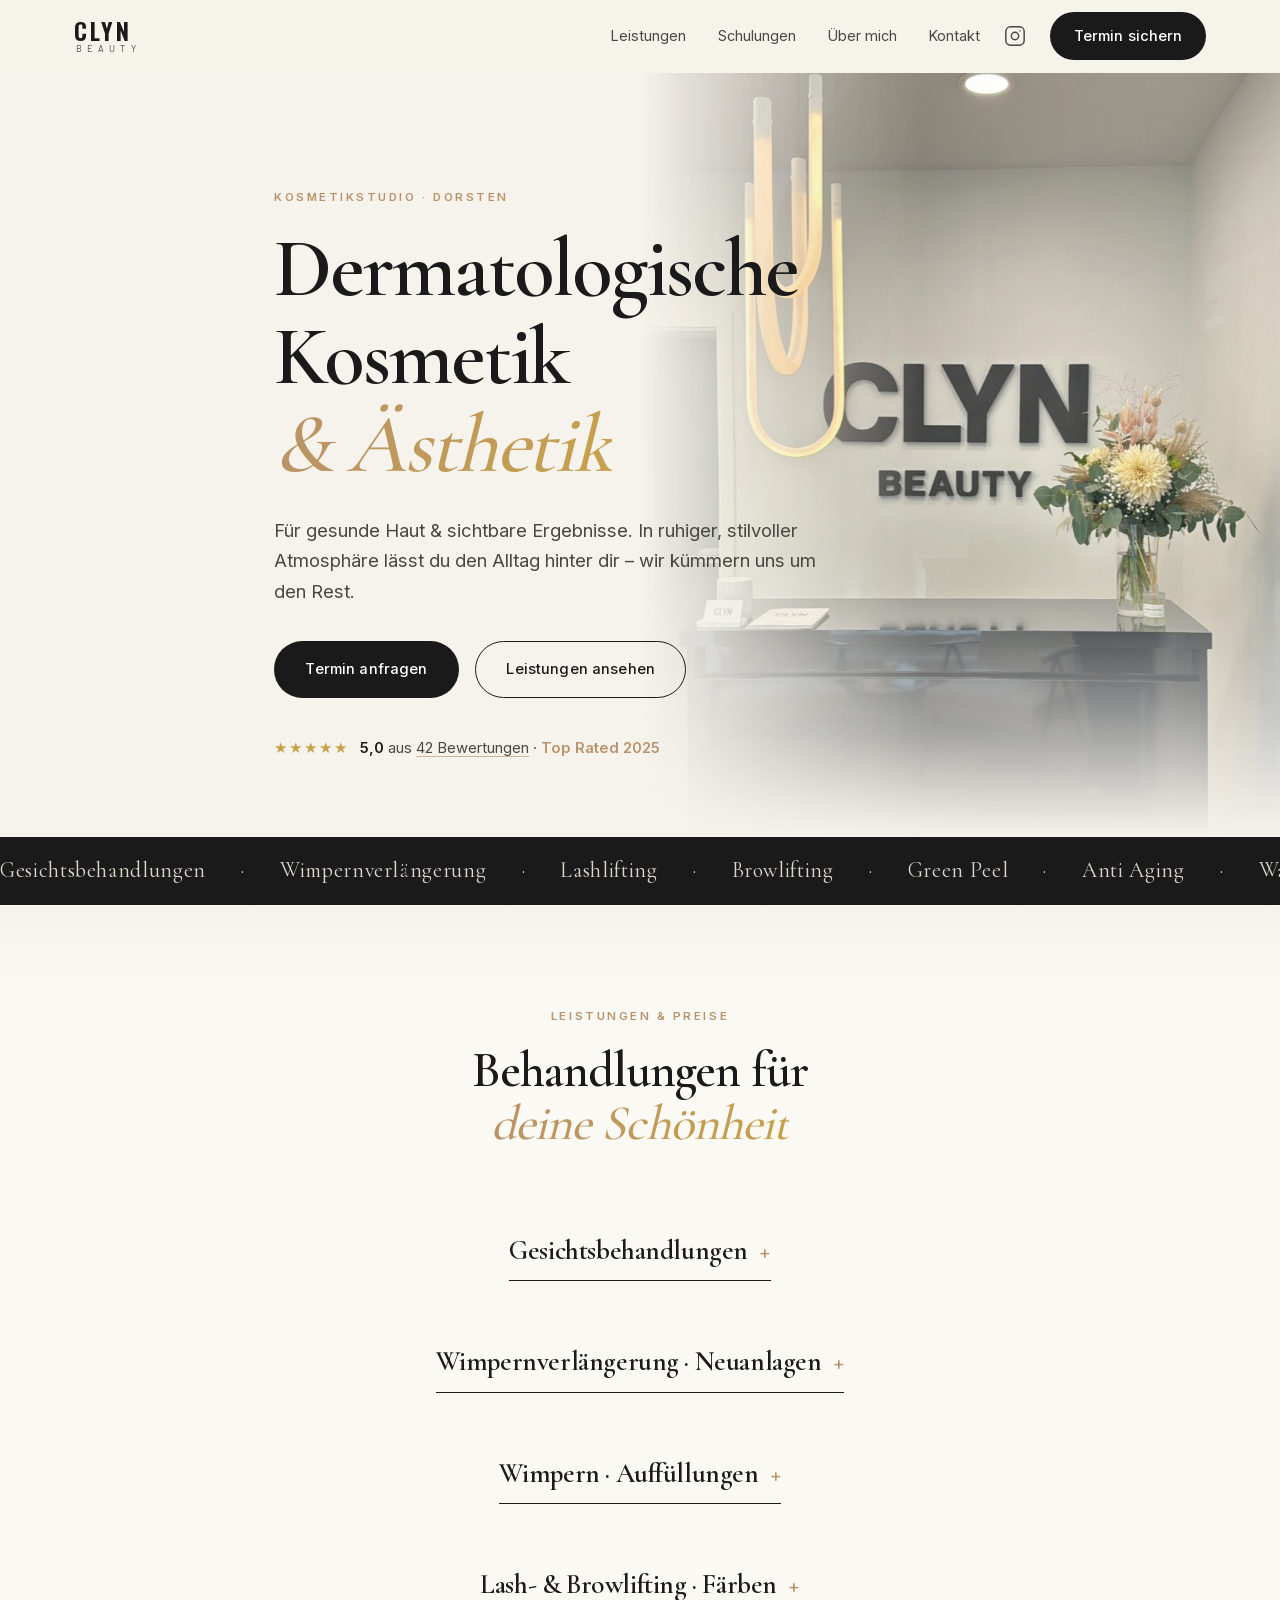
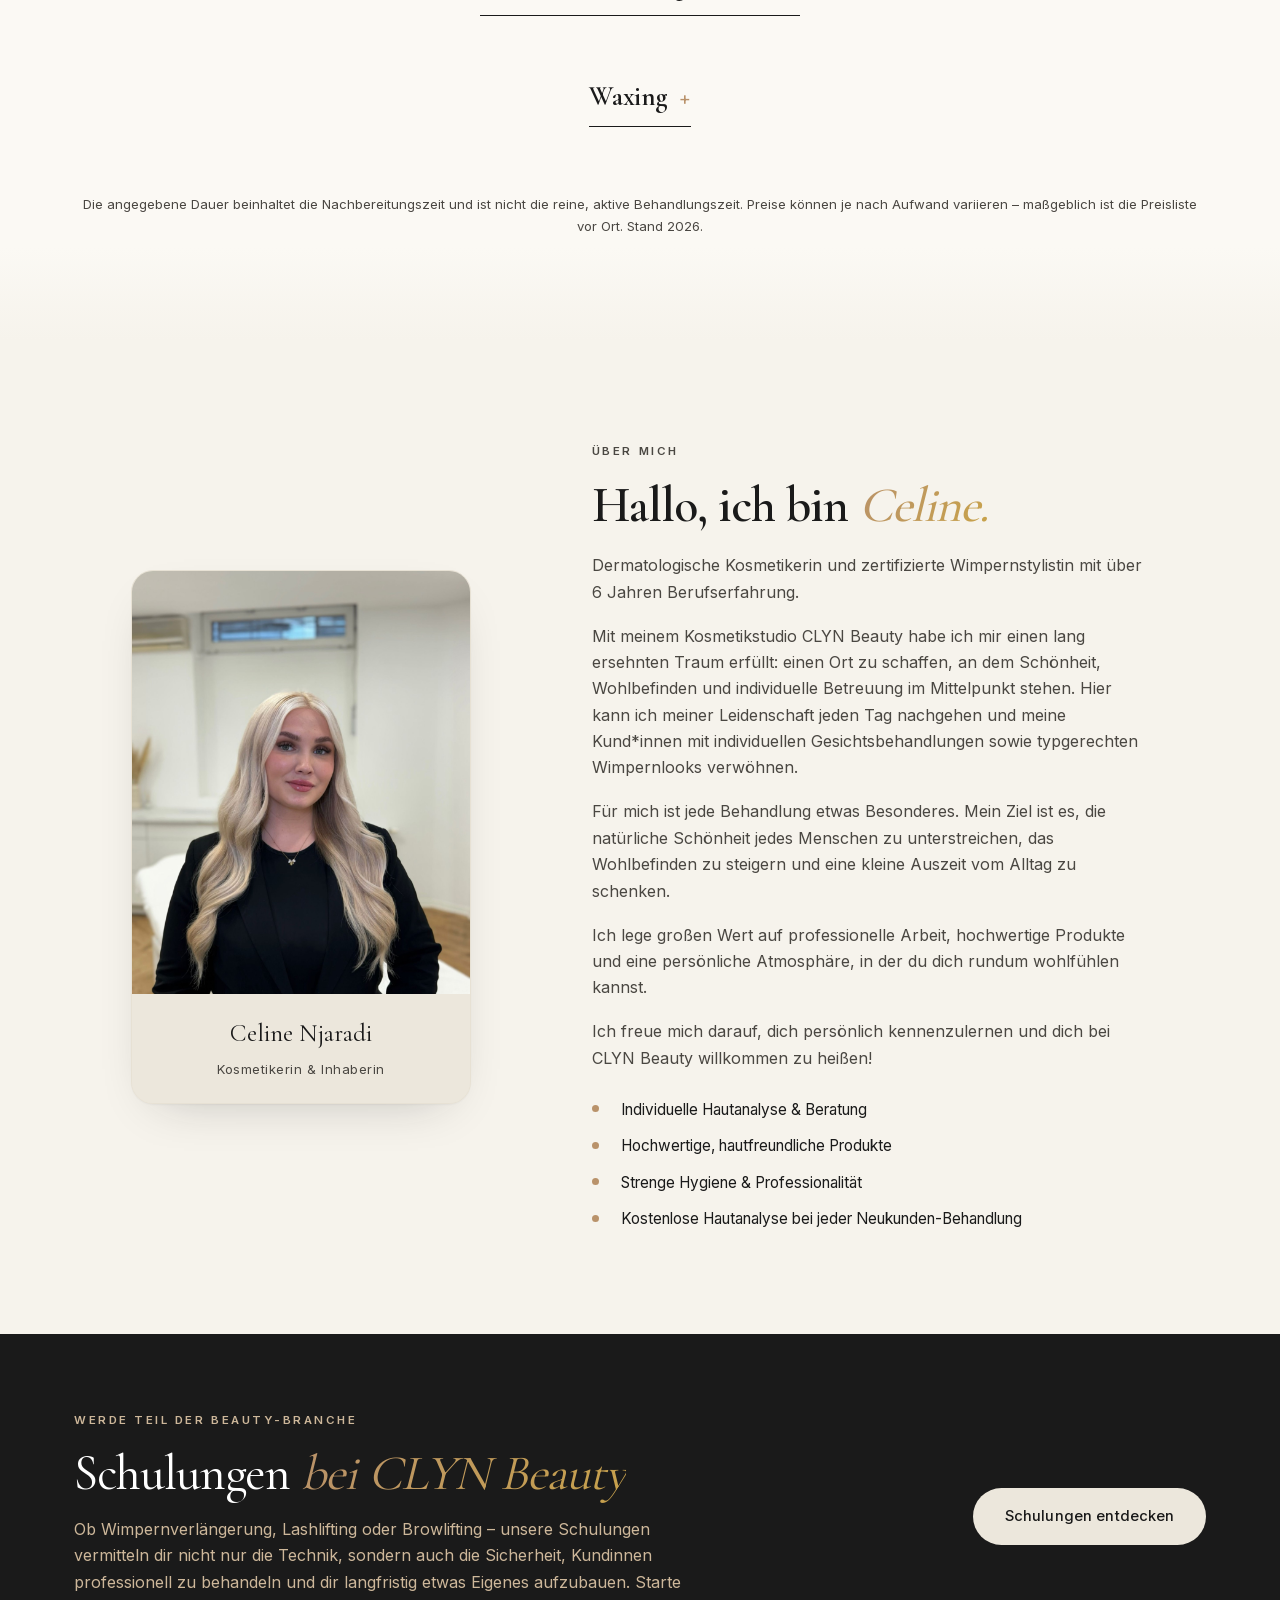
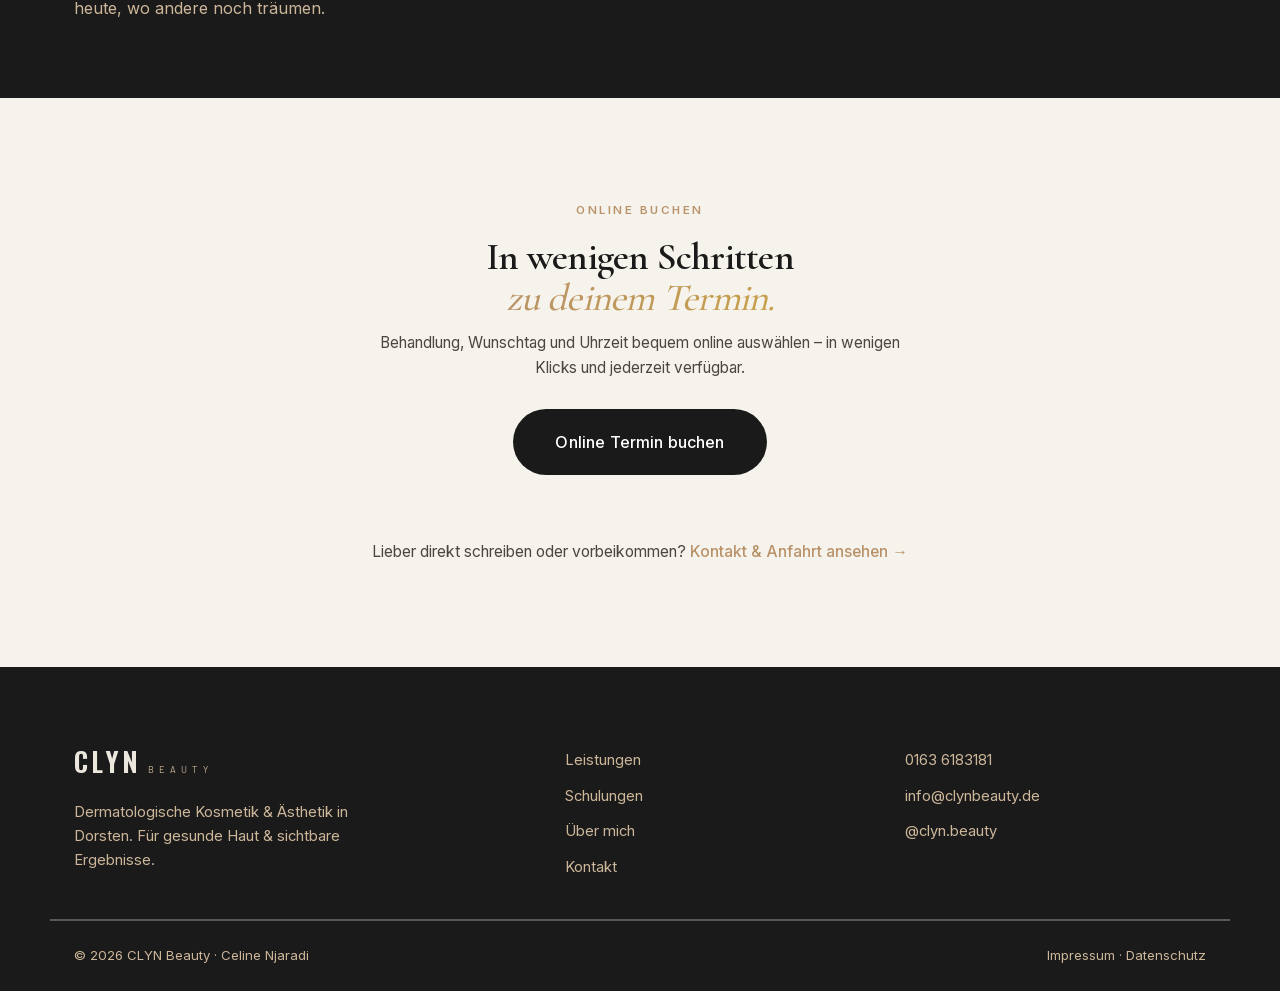
==== commit 708c8f2a: "Hero: Studio-Foto-Slideshow + Studio-Seite entfernt - Hero-Hintergrund wechselt automatisch durch 8 " ====
--- a/index.html
+++ b/index.html
@@ -63,7 +63,7 @@
       <nav class="nav-links" aria-label="Hauptnavigation">
         <a href="#leistungen">Leistungen</a>
         <a href="schulungen.html">Schulungen</a>
-        <a href="studio.html#ueber-mich">Über mich</a>
+        <a href="#ueber-mich">Über mich</a>
         <a href="kontakt.html#kontakt">Kontakt</a>
       </nav>
       <a class="nav-ig" href="https://www.instagram.com/clyn.beauty/" target="_blank" rel="noopener" aria-label="CLYN Beauty auf Instagram">
@@ -97,7 +97,7 @@
       <nav class="mm-nav" aria-label="Mobile Navigation">
         <a href="#leistungen">Leistungen</a>
         <a href="schulungen.html">Schulungen</a>
-        <a href="studio.html#ueber-mich">Über mich</a>
+        <a href="#ueber-mich">Über mich</a>
         <a href="kontakt.html#kontakt">Kontakt</a>
         <a href="https://www.instagram.com/clyn.beauty/" target="_blank" rel="noopener">Instagram</a>
       </nav>
@@ -119,6 +119,17 @@
 
   <!-- ===== Hero ===== -->
   <section class="hero">
+    <!-- Hintergrund-Slideshow (Studio-Fotos) – Reihenfolge = Wechselreihenfolge -->
+    <div class="hero-media" aria-hidden="true">
+      <div class="hero-slide is-active" style="background-image:url('assets/studio/studio-1.jpg')"></div>
+      <div class="hero-slide" style="background-image:url('assets/studio/studio-2.jpg')"></div>
+      <div class="hero-slide" style="background-image:url('assets/studio/studio-3.jpg')"></div>
+      <div class="hero-slide" style="background-image:url('assets/studio/studio-4.jpg')"></div>
+      <div class="hero-slide" style="background-image:url('assets/studio/studio-5.jpg')"></div>
+      <div class="hero-slide" style="background-image:url('assets/studio/studio-6.jpg')"></div>
+      <div class="hero-slide" style="background-image:url('assets/studio/studio-7.jpg')"></div>
+      <div class="hero-slide" style="background-image:url('assets/studio/studio-8.jpg')"></div>
+    </div>
     <div class="container hero-inner">
       <p class="eyebrow reveal">Kosmetikstudio · Dorsten</p>
       <h1 class="reveal">Dermatologische Kosmetik<br /><span class="display-edit">&amp; Ästhetik</span></h1>
@@ -237,13 +248,43 @@
     </div>
   </section>
 
+  <!-- ===== Über mich ===== -->
+  <section class="about" id="ueber-mich">
+    <div class="container about-grid">
+      <div class="about-visual reveal">
+        <figure class="about-card about-card--photo">
+          <img src="assets/celine.jpg" alt="Celine Njaradi – Kosmetikerin und Inhaberin von CLYN Beauty" loading="lazy" />
+          <figcaption>
+            <span class="about-card-name">Celine Njaradi</span>
+            <span class="about-card-role">Kosmetikerin &amp; Inhaberin</span>
+          </figcaption>
+        </figure>
+      </div>
+      <div class="about-text reveal">
+        <p class="eyebrow">Über mich</p>
+        <h2>Hallo, ich bin <span class="display-edit">Celine.</span></h2>
+        <p>Dermatologische Kosmetikerin und zertifizierte Wimpernstylistin mit über 6 Jahren Berufserfahrung.</p>
+        <p>Mit meinem Kosmetikstudio CLYN Beauty habe ich mir einen lang ersehnten Traum erfüllt: einen Ort zu schaffen, an dem Schönheit, Wohlbefinden und individuelle Betreuung im Mittelpunkt stehen. Hier kann ich meiner Leidenschaft jeden Tag nachgehen und meine Kund*innen mit individuellen Gesichtsbehandlungen sowie typgerechten Wimpernlooks verwöhnen.</p>
+        <p>Für mich ist jede Behandlung etwas Besonderes. Mein Ziel ist es, die natürliche Schönheit jedes Menschen zu unterstreichen, das Wohlbefinden zu steigern und eine kleine Auszeit vom Alltag zu schenken.</p>
+        <p>Ich lege großen Wert auf professionelle Arbeit, hochwertige Produkte und eine persönliche Atmosphäre, in der du dich rundum wohlfühlen kannst.</p>
+        <p>Ich freue mich darauf, dich persönlich kennenzulernen und dich bei CLYN Beauty willkommen zu heißen!</p>
+        <ul class="about-points">
+          <li>Individuelle Hautanalyse &amp; Beratung</li>
+          <li>Hochwertige, hautfreundliche Produkte</li>
+          <li>Strenge Hygiene &amp; Professionalität</li>
+          <li>Kostenlose Hautanalyse bei jeder Neukunden-Behandlung</li>
+        </ul>
+      </div>
+    </div>
+  </section>
+
   <!-- ===== Schulungen Banner ===== -->
   <section class="banner reveal" id="schulungen">
     <div class="container banner-inner">
       <div>
         <p class="eyebrow light">Werde Teil der Beauty-Branche</p>
-        <h2>Wimpern-Schulungen <span class="display-edit">bei CLYN</span></h2>
-        <p class="banner-text">Intensivtraining 1:1 · Classic · Hybrid · Volumen. Mit Theorie &amp; Praxis an Modellen, hochwertigem Starterset, Zertifikat und lebenslanger Nachbetreuung. Starte heute, wo andere noch träumen.</p>
+        <h2>Schulungen <span class="display-edit">bei CLYN Beauty</span></h2>
+        <p class="banner-text">Ob Wimpernverlängerung, Lashlifting oder Browlifting – unsere Schulungen vermitteln dir nicht nur die Technik, sondern auch die Sicherheit, Kundinnen professionell zu behandeln und dir langfristig etwas Eigenes aufzubauen. Starte heute, wo andere noch träumen.</p>
       </div>
       <a class="btn btn-light" href="schulungen.html">Schulungen entdecken</a>
     </div>
@@ -281,7 +322,7 @@
       <nav class="footer-nav" aria-label="Footer">
         <a href="#leistungen">Leistungen</a>
         <a href="schulungen.html">Schulungen</a>
-        <a href="studio.html#ueber-mich">Über mich</a>
+        <a href="#ueber-mich">Über mich</a>
         <a href="kontakt.html#kontakt">Kontakt</a>
       </nav>
       <div class="footer-contact">
--- a/styles.css
+++ b/styles.css
@@ -175,21 +175,29 @@
 .hero h1 { margin-bottom: 1.6rem; }
 .hero-lead { font-size: 1.15rem; color: var(--ink-soft); max-width: 560px; margin-bottom: 2.2rem; }
 .hero-cta { display: flex; gap: 1rem; flex-wrap: wrap; margin-bottom: 2.4rem; }
-.hero-trust { display: flex; align-items: center; gap: .7rem; font-size: .92rem; color: var(--ink-soft); }
+.hero-trust { display: flex; align-items: baseline; gap: .7rem; font-size: .92rem; color: var(--ink-soft); }
+.hero-trust .stars { flex-shrink: 0; }
 .hero-trust strong { color: var(--ink); }
 .hero-trust em { font-style: normal; color: var(--accent); font-weight: 600; }
 .trust-link { color: inherit; text-decoration: underline; text-underline-offset: 3px; text-decoration-thickness: 1px; text-decoration-color: var(--accent-soft); transition: color .2s, text-decoration-color .2s; }
 .trust-link:hover { color: var(--accent); text-decoration-color: var(--accent); }
 .stars { color: var(--gold); letter-spacing: 2px; }
 
-/* Hero-Foto rechts, weich in den Sandton übergehend */
-.hero::before {
-  content: ""; position: absolute; top: 0; right: 0; bottom: 0;
+/* Hero-Slideshow rechts, weich in den Sandton übergehend */
+.hero-media {
+  position: absolute; top: 0; right: 0; bottom: 0;
   width: 50%; z-index: 1; pointer-events: none;
-  background: url("assets/hero.jpg") 62% 42% / cover no-repeat;
   -webkit-mask-image: linear-gradient(to right, transparent 0%, #000 44%, #000 100%);
   mask-image: linear-gradient(to right, transparent 0%, #000 44%, #000 100%);
-  opacity: .95;
+}
+.hero-slide {
+  position: absolute; inset: 0;
+  background-size: cover; background-position: 50% 42%; background-repeat: no-repeat;
+  opacity: 0; transition: opacity 1.1s ease-in-out;
+}
+.hero-slide.is-active { opacity: .95; }
+@media (prefers-reduced-motion: reduce) {
+  .hero-slide { transition: none; }
 }
 .hero::after {
   content: ""; position: absolute; inset: 0; z-index: 1; pointer-events: none;
@@ -210,11 +218,12 @@
 .marquee { background: var(--ink); color: var(--cream); overflow: hidden; padding: 16px 0; }
 .marquee-track {
   display: flex; gap: 2.2rem; white-space: nowrap; width: max-content;
-  animation: scroll 32s linear infinite reverse;
+  animation: scroll 32s linear infinite;
   font-family: 'Cormorant Garamond', serif; font-size: 1.35rem; letter-spacing: .03em;
 }
 .marquee-track span { opacity: .92; }
-@keyframes scroll { to { transform: translateX(-50%); } }
+/* Inhalt ist 2x dupliziert -> -50% entspricht genau einer Kopie -> nahtlose Endlosschleife nach rechts */
+@keyframes scroll { from { transform: translateX(-50%); } to { transform: translateX(0); } }
 
 /* ===== About ===== */
 .about { padding: clamp(4rem, 8vw, 7rem) 0; }
@@ -295,8 +304,8 @@
 .pl-name em { font-style: italic; font-weight: 400; color: var(--accent); font-size: .85rem; margin-left: .3rem; }
 .pl-dots { flex: 1; border-bottom: 1px dotted var(--accent-soft); transform: translateY(-4px); min-width: 20px; }
 .pl-meta { font-size: .82rem; color: var(--ink-soft); white-space: nowrap; }
-.pl-price { font-family: 'Cormorant Garamond', serif; font-size: 1.25rem; font-weight: 600; min-width: 72px; text-align: right; }
-.pl-price.note { color: var(--accent); font-style: italic; font-size: 1rem; white-space: nowrap; }
+.pl-price { font-family: 'Cormorant Garamond', serif; font-size: clamp(1.55rem, 1.25rem + 1.5vw, 1.8rem); font-weight: 600; line-height: 1.05; min-width: 84px; text-align: right; white-space: nowrap; }
+.pl-price.note { color: var(--accent); font-style: italic; font-size: 1.1rem; white-space: nowrap; }
 .price-note { text-align: center; font-size: .82rem; color: var(--ink-soft); margin-top: 1rem; }
 .price-list li.pl-note { display: block; border: 0; padding: .9rem .7rem .1rem; font-size: .82rem; font-style: italic; color: var(--ink-soft); line-height: 1.45; }
 
@@ -307,8 +316,22 @@
 .price-list li.pl-item { align-items: flex-start; gap: 1.4rem; padding: .95rem 0; }
 .pl-item .pl-text { display: flex; flex-direction: column; gap: .3rem; flex: 1 1 auto; min-width: 0; }
 .pl-item .pl-desc { font-size: .85rem; color: var(--ink-soft); line-height: 1.5; max-width: 62ch; }
-.pl-item .pl-right { display: flex; flex-direction: column; align-items: flex-end; gap: .15rem; flex: 0 0 auto; }
-.pl-item .pl-right .pl-meta { font-size: .8rem; }
+.pl-item .pl-right { display: flex; flex-direction: column; align-items: flex-end; gap: .3rem; flex: 0 0 auto; }
+.pl-item .pl-right .pl-meta { font-size: .85rem; }
+/* Angebote kaskadieren beim Aufklappen sanft ein (Listen-Reveal).
+   --rvi (Reihen-Index) wird pro Eintrag in script.js gesetzt. */
+.price-list .pl-item,
+.price-list .pl-subhead,
+.price-list .pl-note {
+  opacity: 0; transform: translateY(10px);
+  transition: opacity var(--dur) var(--ease-ios), transform var(--dur) var(--ease-ios);
+}
+.service-block.open .price-list .pl-item,
+.service-block.open .price-list .pl-subhead,
+.service-block.open .price-list .pl-note {
+  opacity: 1; transform: none;
+  transition-delay: calc(var(--rvi, 0) * 45ms);
+}
 /* „Schließen"-Button am Ende einer aufgeklappten Kategorie */
 .price-list li.pl-close-row { display: flex; justify-content: center; border: 0; padding: 1.3rem 0 .3rem; }
 .pl-close {
@@ -324,6 +347,11 @@
 /* ===== Banner ===== */
 .banner { background: var(--ink); color: var(--cream); padding: clamp(3rem, 6vw, 5rem) 0; }
 .banner-inner { display: flex; align-items: center; justify-content: space-between; gap: 2.5rem; flex-wrap: wrap; }
+/* Variante: nur ein zentrierter Button (Schulungs-Seite) */
+.banner-inner--center { justify-content: center; }
+/* Variante: ohne dunklen Grund, Button weiter oben */
+.banner--plain { background: transparent; color: var(--ink); padding-top: 0; }
+.banner--plain + .site-footer { border-top: 0; }
 /* Heller Text auf dunklem Grund wirkt optisch fetter — daher leichteres Gewicht für die elegante, kontrastreiche Cormorant-Optik */
 .banner h2 { color: #fff; margin: .3rem 0 1rem; font-weight: 400; }
 .banner h2 .display-edit { font-weight: 400; }
@@ -422,6 +450,15 @@
 /* ===== Reveal animation ===== */
 .reveal { opacity: 0; transform: translateY(26px); transition: opacity var(--dur-slow) var(--ease-ios), transform var(--dur-slow) var(--ease-ios); }
 .reveal.in { opacity: 1; transform: none; }
+
+/* Gestaffeltes Einblenden (Listen & Karten-Grids) – dezenter Fade-up, nacheinander.
+   Index pro Kind kommt als --rvi aus script.js (siehe data-stagger). */
+[data-stagger] > * {
+  opacity: 0; transform: translateY(18px);
+  transition: opacity var(--dur-slow) var(--ease-ios), transform var(--dur-slow) var(--ease-ios);
+  transition-delay: calc(var(--rvi, 0) * 80ms);
+}
+[data-stagger].in > * { opacity: 1; transform: none; }
 
 /* ===== Responsive ===== */
 @media (max-width: 880px) {
@@ -440,7 +477,7 @@
   }
   .contact-intro { grid-column: 1 / -1; grid-row: 1; }
   .contact-list { grid-column: 1; grid-row: 2; align-content: start; min-width: 0; }
-  .hours-card { grid-column: 2; grid-row: 2; margin-bottom: 0; min-width: 0; padding: .9rem 1rem; }
+  .hours-card { grid-column: 2; grid-row: 2; margin-bottom: 0; min-width: 0; padding: 0 0 0 1rem; }
   .map-wrap { grid-column: 1 / -1; grid-row: 3; min-width: 0; }
   .contact-list a { font-size: .92rem; overflow-wrap: anywhere; }
   .contact-list { gap: 1rem; }
@@ -457,15 +494,17 @@
   .footer-nav, .footer-contact { padding-top: 0; }
   .footer-bottom { padding-top: 1.2rem; }
   /* Hero-Foto auf Tablet schmaler & dezenter */
-  .hero::before { width: 62%; opacity: .75; }
+  .hero-media { width: 62%; }
+  .hero-slide.is-active { opacity: .75; }
 }
 @media (max-width: 640px) {
   /* Hero-Foto als ganz feiner Vollflächen-Hauch hinter dem Text */
-  .hero::before {
-    width: 100%; opacity: .32;
+  .hero-media {
+    width: 100%;
     -webkit-mask-image: linear-gradient(to bottom, transparent 0%, #000 24%, #000 100%);
     mask-image: linear-gradient(to bottom, transparent 0%, #000 24%, #000 100%);
   }
+  .hero-slide.is-active { opacity: .32; }
   /* Ring/Kreis-Deko auf dem Handy ausblenden – stört über dem Text */
   .hero-deco::after { display: none; }
   /* "& Ästhetik" kräftiger & lesbarer über dem hellen Foto */
@@ -488,13 +527,18 @@
 @media (max-width: 520px) {
   .price-list li { flex-wrap: wrap; }
   .pl-dots { display: none; }
-  .pl-meta { order: 3; width: 100%; }
-  .pl-price { margin-left: auto; }
+  /* Preis + Dauer auf dem Handy in einer Zeile: Dauer links, Preis rechts – mit Abstand */
+  .pl-item .pl-right { flex-direction: row; align-items: baseline; width: 100%; justify-content: space-between; gap: 1rem; margin-top: .35rem; }
+  .pl-item .pl-right .pl-price { min-width: 0; text-align: right; order: 2; }
+  .pl-item .pl-right .pl-meta { width: auto; order: 1; }
   .banner-inner { flex-direction: column; align-items: flex-start; }
+  .banner-inner--center { align-items: center; }
 }
 @media (prefers-reduced-motion: reduce) {
   .reveal { opacity: 1; transform: none; transition: none; }
-  .marquee-track { animation: none; }
+  [data-stagger] > * { opacity: 1; transform: none; transition: none; }
+  .price-list .pl-item, .price-list .pl-subhead, .price-list .pl-note { transition: none; }
+  /* Marquee laeuft bewusst weiter (dekorativ, aria-hidden) – soll dauerhaft rotieren */
   .pkg-dot.active { animation: none; }
   html { scroll-behavior: auto; }
 }
@@ -547,6 +591,9 @@
 }
 html { scroll-behavior: auto !important; }
 
+/* Ausnahme vom STATISCH-Block: Der Service-Banner soll dauerhaft nach rechts laufen */
+.marquee-track { animation: scroll 32s linear infinite !important; }
+
 /* Scroll-Reveal: Inhalte sofort & dauerhaft sichtbar, keine Einblendung */
 .reveal { opacity: 1 !important; transform: none !important; }
 
@@ -614,7 +661,8 @@
 @keyframes pkg-dot-spin { from { transform: rotate(0) scale(1.25); } to { transform: rotate(360deg) scale(1.25); } }
 
 @media (max-width: 900px) {
-  .check-list { grid-template-columns: 1fr; gap: .6rem; justify-items: center; }
+  /* Eine Spalte, linksbündig – alle Haken sauber untereinander, Block mittig */
+  .check-list { grid-template-columns: 1fr; gap: .7rem; justify-items: start; max-width: 21rem; margin-inline: auto; }
 
   /* Schulungs-Karten als horizontales Wisch-Karussell */
   .pkg-grid {
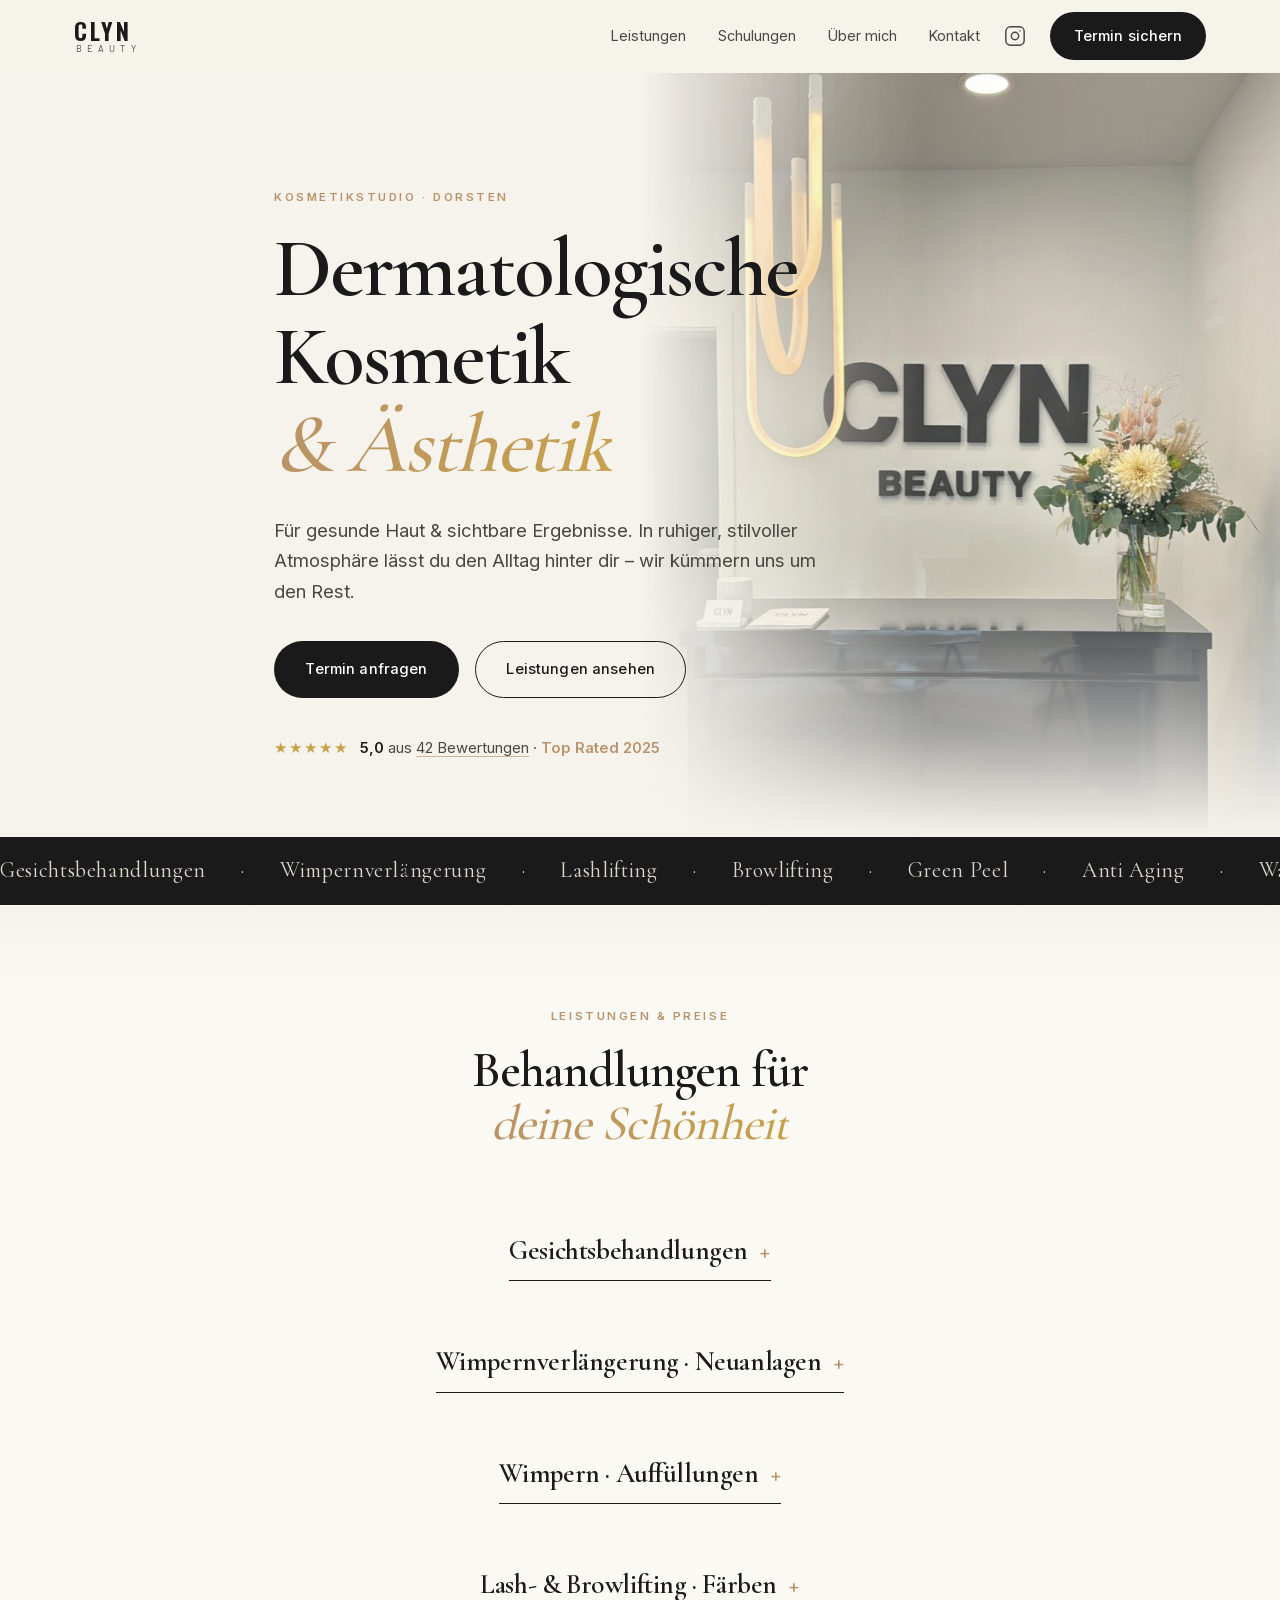
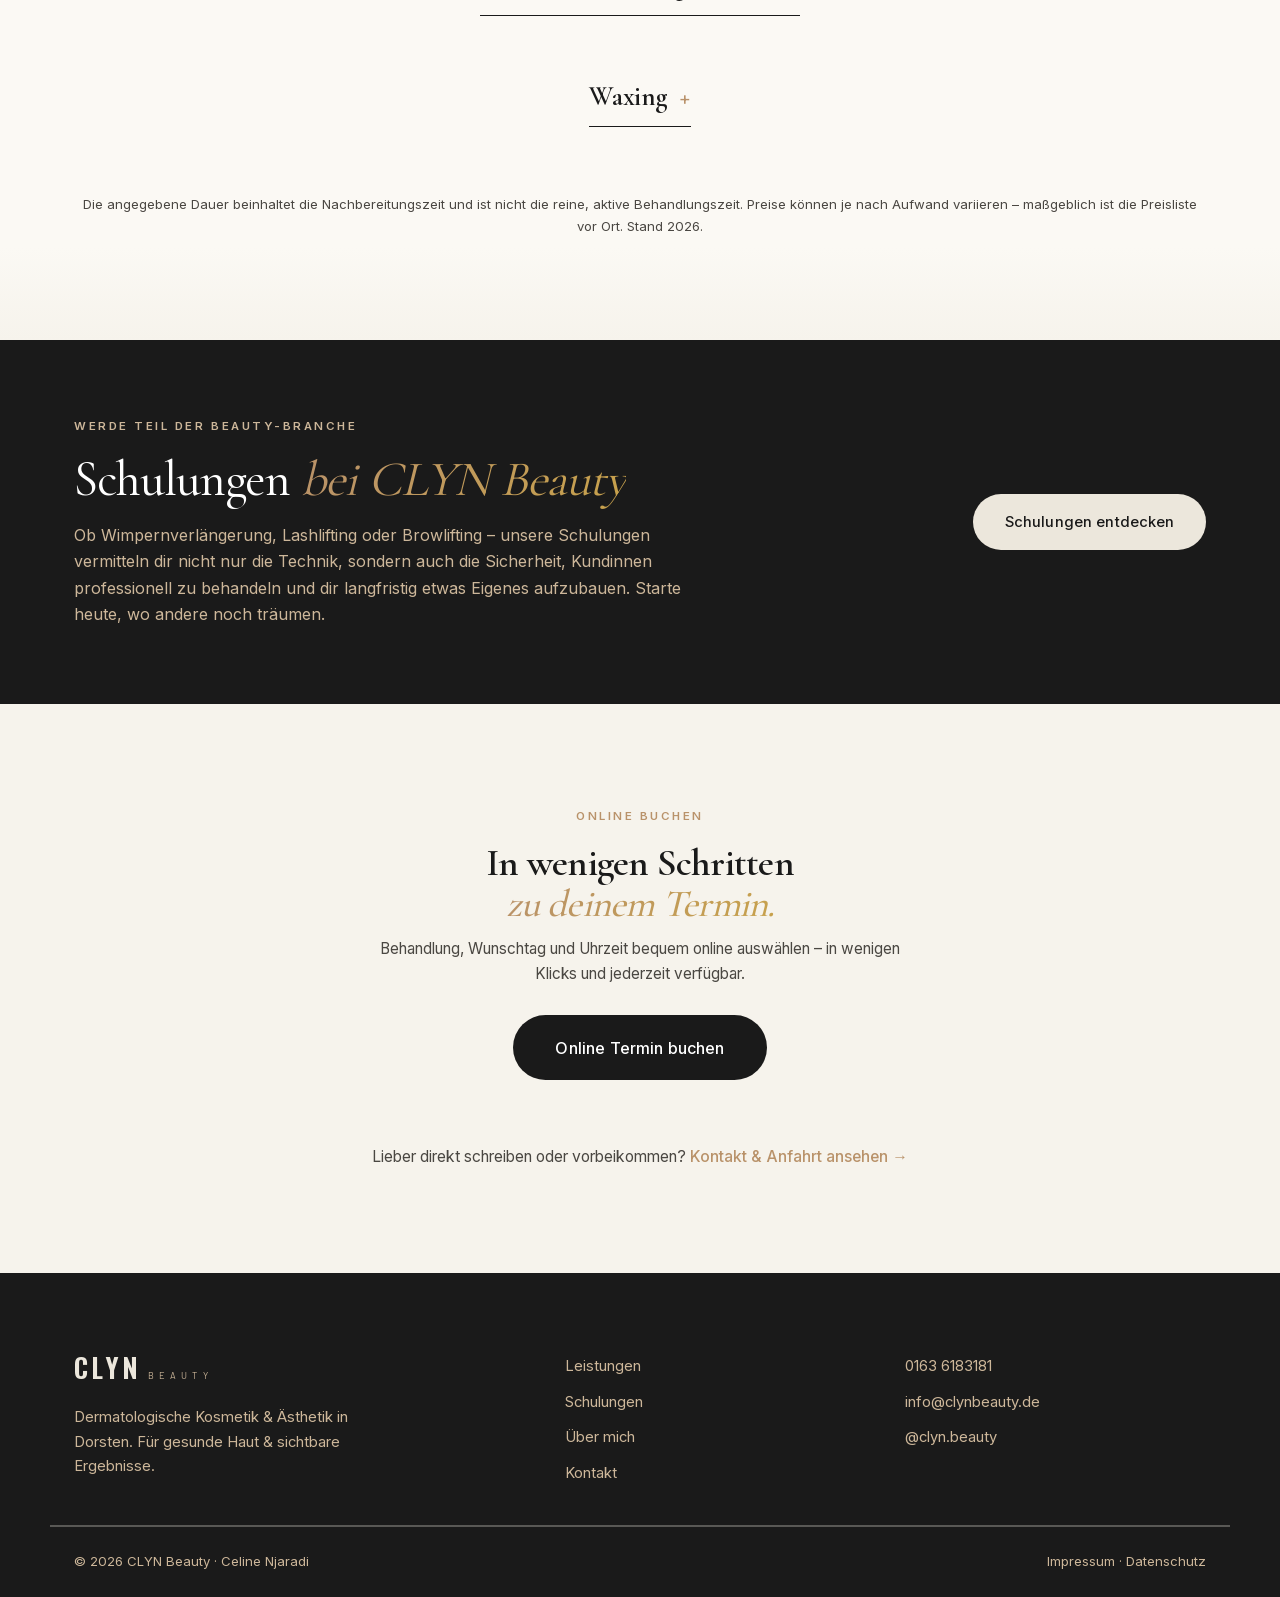
==== commit 88086d0b: "Über mich als eigene Unterseite (ueber-mich.html) - "Über mich"-Block von der Startseite in eigene S" ====
--- a/index.html
+++ b/index.html
@@ -63,7 +63,7 @@
       <nav class="nav-links" aria-label="Hauptnavigation">
         <a href="#leistungen">Leistungen</a>
         <a href="schulungen.html">Schulungen</a>
-        <a href="#ueber-mich">Über mich</a>
+        <a href="ueber-mich.html">Über mich</a>
         <a href="kontakt.html#kontakt">Kontakt</a>
       </nav>
       <a class="nav-ig" href="https://www.instagram.com/clyn.beauty/" target="_blank" rel="noopener" aria-label="CLYN Beauty auf Instagram">
@@ -97,7 +97,7 @@
       <nav class="mm-nav" aria-label="Mobile Navigation">
         <a href="#leistungen">Leistungen</a>
         <a href="schulungen.html">Schulungen</a>
-        <a href="#ueber-mich">Über mich</a>
+        <a href="ueber-mich.html">Über mich</a>
         <a href="kontakt.html#kontakt">Kontakt</a>
         <a href="https://www.instagram.com/clyn.beauty/" target="_blank" rel="noopener">Instagram</a>
       </nav>
@@ -248,36 +248,6 @@
     </div>
   </section>
 
-  <!-- ===== Über mich ===== -->
-  <section class="about" id="ueber-mich">
-    <div class="container about-grid">
-      <div class="about-visual reveal">
-        <figure class="about-card about-card--photo">
-          <img src="assets/celine.jpg" alt="Celine Njaradi – Kosmetikerin und Inhaberin von CLYN Beauty" loading="lazy" />
-          <figcaption>
-            <span class="about-card-name">Celine Njaradi</span>
-            <span class="about-card-role">Kosmetikerin &amp; Inhaberin</span>
-          </figcaption>
-        </figure>
-      </div>
-      <div class="about-text reveal">
-        <p class="eyebrow">Über mich</p>
-        <h2>Hallo, ich bin <span class="display-edit">Celine.</span></h2>
-        <p>Dermatologische Kosmetikerin und zertifizierte Wimpernstylistin mit über 6 Jahren Berufserfahrung.</p>
-        <p>Mit meinem Kosmetikstudio CLYN Beauty habe ich mir einen lang ersehnten Traum erfüllt: einen Ort zu schaffen, an dem Schönheit, Wohlbefinden und individuelle Betreuung im Mittelpunkt stehen. Hier kann ich meiner Leidenschaft jeden Tag nachgehen und meine Kund*innen mit individuellen Gesichtsbehandlungen sowie typgerechten Wimpernlooks verwöhnen.</p>
-        <p>Für mich ist jede Behandlung etwas Besonderes. Mein Ziel ist es, die natürliche Schönheit jedes Menschen zu unterstreichen, das Wohlbefinden zu steigern und eine kleine Auszeit vom Alltag zu schenken.</p>
-        <p>Ich lege großen Wert auf professionelle Arbeit, hochwertige Produkte und eine persönliche Atmosphäre, in der du dich rundum wohlfühlen kannst.</p>
-        <p>Ich freue mich darauf, dich persönlich kennenzulernen und dich bei CLYN Beauty willkommen zu heißen!</p>
-        <ul class="about-points">
-          <li>Individuelle Hautanalyse &amp; Beratung</li>
-          <li>Hochwertige, hautfreundliche Produkte</li>
-          <li>Strenge Hygiene &amp; Professionalität</li>
-          <li>Kostenlose Hautanalyse bei jeder Neukunden-Behandlung</li>
-        </ul>
-      </div>
-    </div>
-  </section>
-
   <!-- ===== Schulungen Banner ===== -->
   <section class="banner reveal" id="schulungen">
     <div class="container banner-inner">
@@ -322,7 +292,7 @@
       <nav class="footer-nav" aria-label="Footer">
         <a href="#leistungen">Leistungen</a>
         <a href="schulungen.html">Schulungen</a>
-        <a href="#ueber-mich">Über mich</a>
+        <a href="ueber-mich.html">Über mich</a>
         <a href="kontakt.html#kontakt">Kontakt</a>
       </nav>
       <div class="footer-contact">
--- a/styles.css
+++ b/styles.css
@@ -186,18 +186,24 @@
 /* Hero-Slideshow rechts, weich in den Sandton übergehend */
 .hero-media {
   position: absolute; top: 0; right: 0; bottom: 0;
-  width: 50%; z-index: 1; pointer-events: none;
+  width: 50%; z-index: 1; pointer-events: none; overflow: hidden;
   -webkit-mask-image: linear-gradient(to right, transparent 0%, #000 44%, #000 100%);
   mask-image: linear-gradient(to right, transparent 0%, #000 44%, #000 100%);
 }
 .hero-slide {
   position: absolute; inset: 0;
   background-size: cover; background-position: 50% 42%; background-repeat: no-repeat;
-  opacity: 0; transition: opacity 1.1s ease-in-out;
-}
-.hero-slide.is-active { opacity: .95; }
+  opacity: 0; transition: none;
+}
+/* Aktives Foto: sichtbar + sehr langsamer Ken-Burns-Zoom. Der Wechsel selbst
+   ist ein Schnitt – so ist immer genau EIN Foto sichtbar, ohne Überblenden. */
+.hero-slide.is-active { opacity: .95; animation: hero-zoom 7s linear forwards; }
+@keyframes hero-zoom {
+  from { transform: scale(1); }
+  to   { transform: scale(1.08); }
+}
 @media (prefers-reduced-motion: reduce) {
-  .hero-slide { transition: none; }
+  .hero-slide.is-active { animation: none; transform: none; }
 }
 .hero::after {
   content: ""; position: absolute; inset: 0; z-index: 1; pointer-events: none;
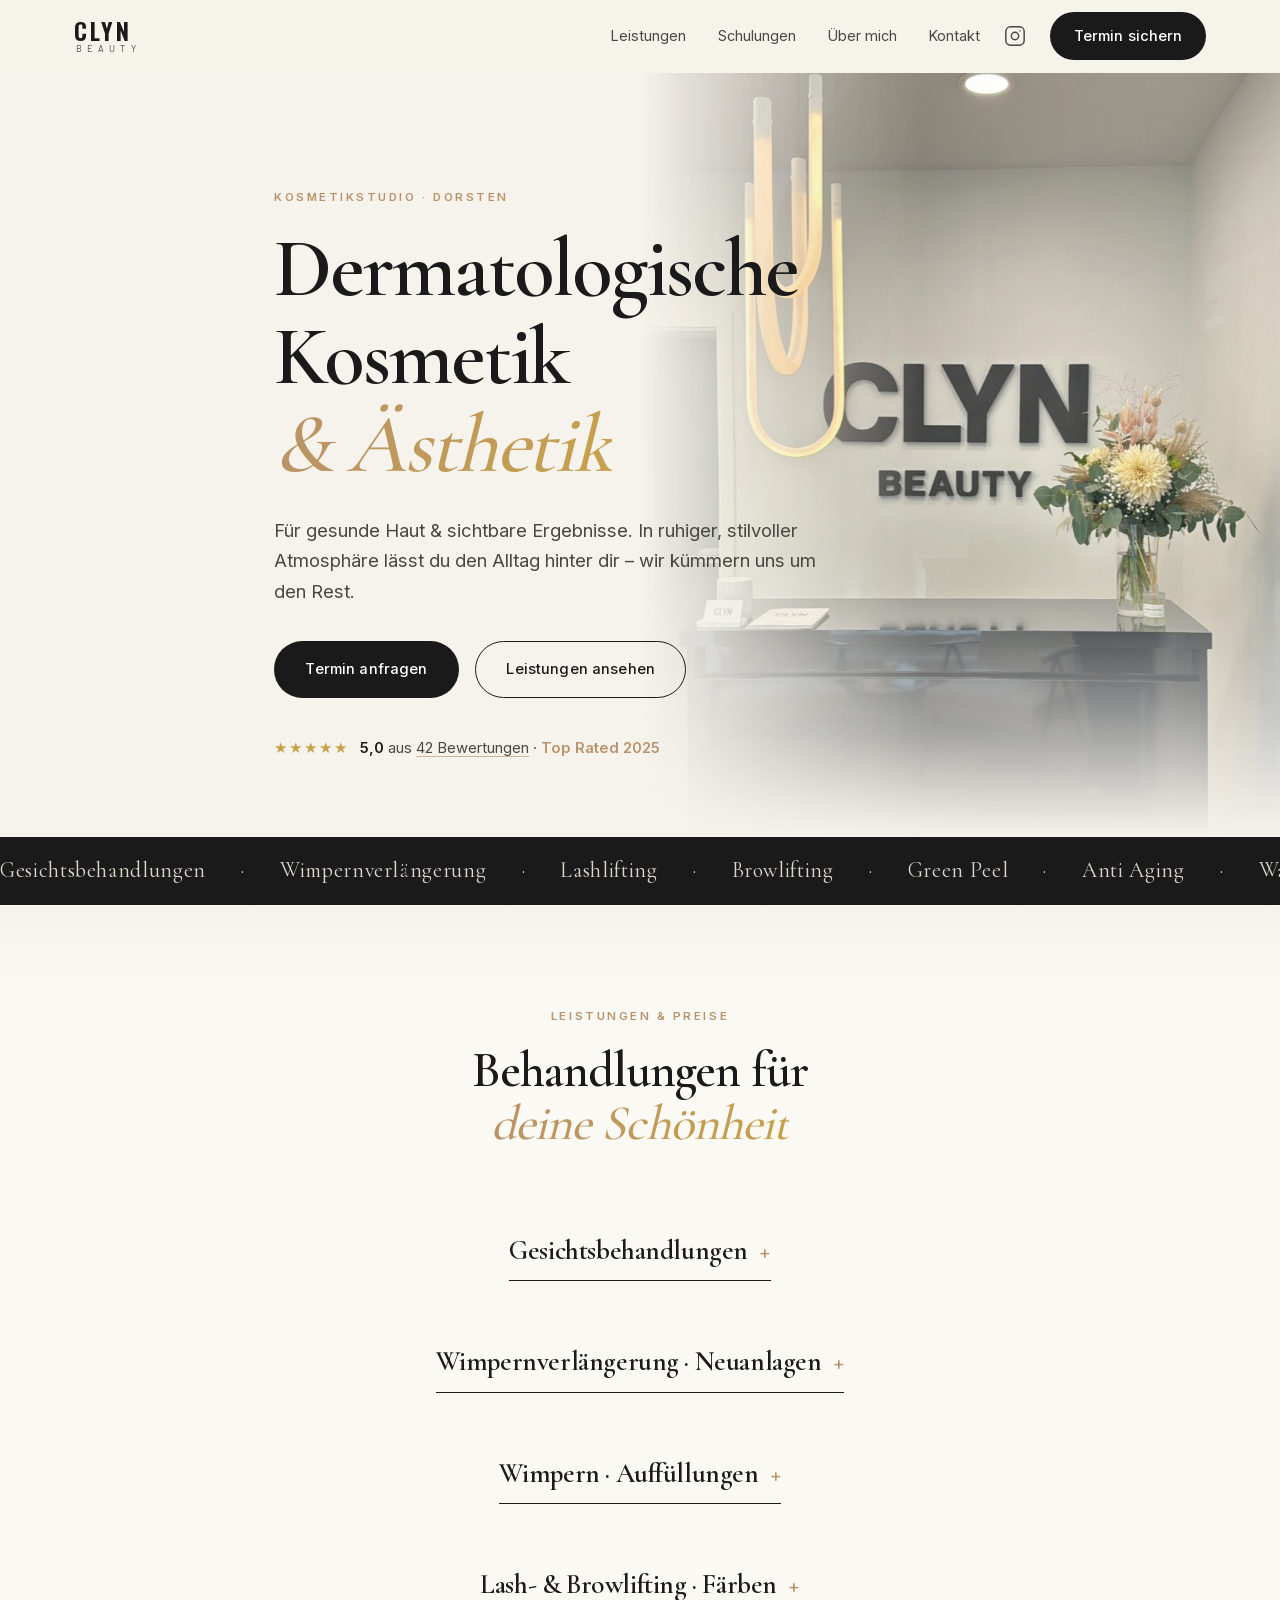
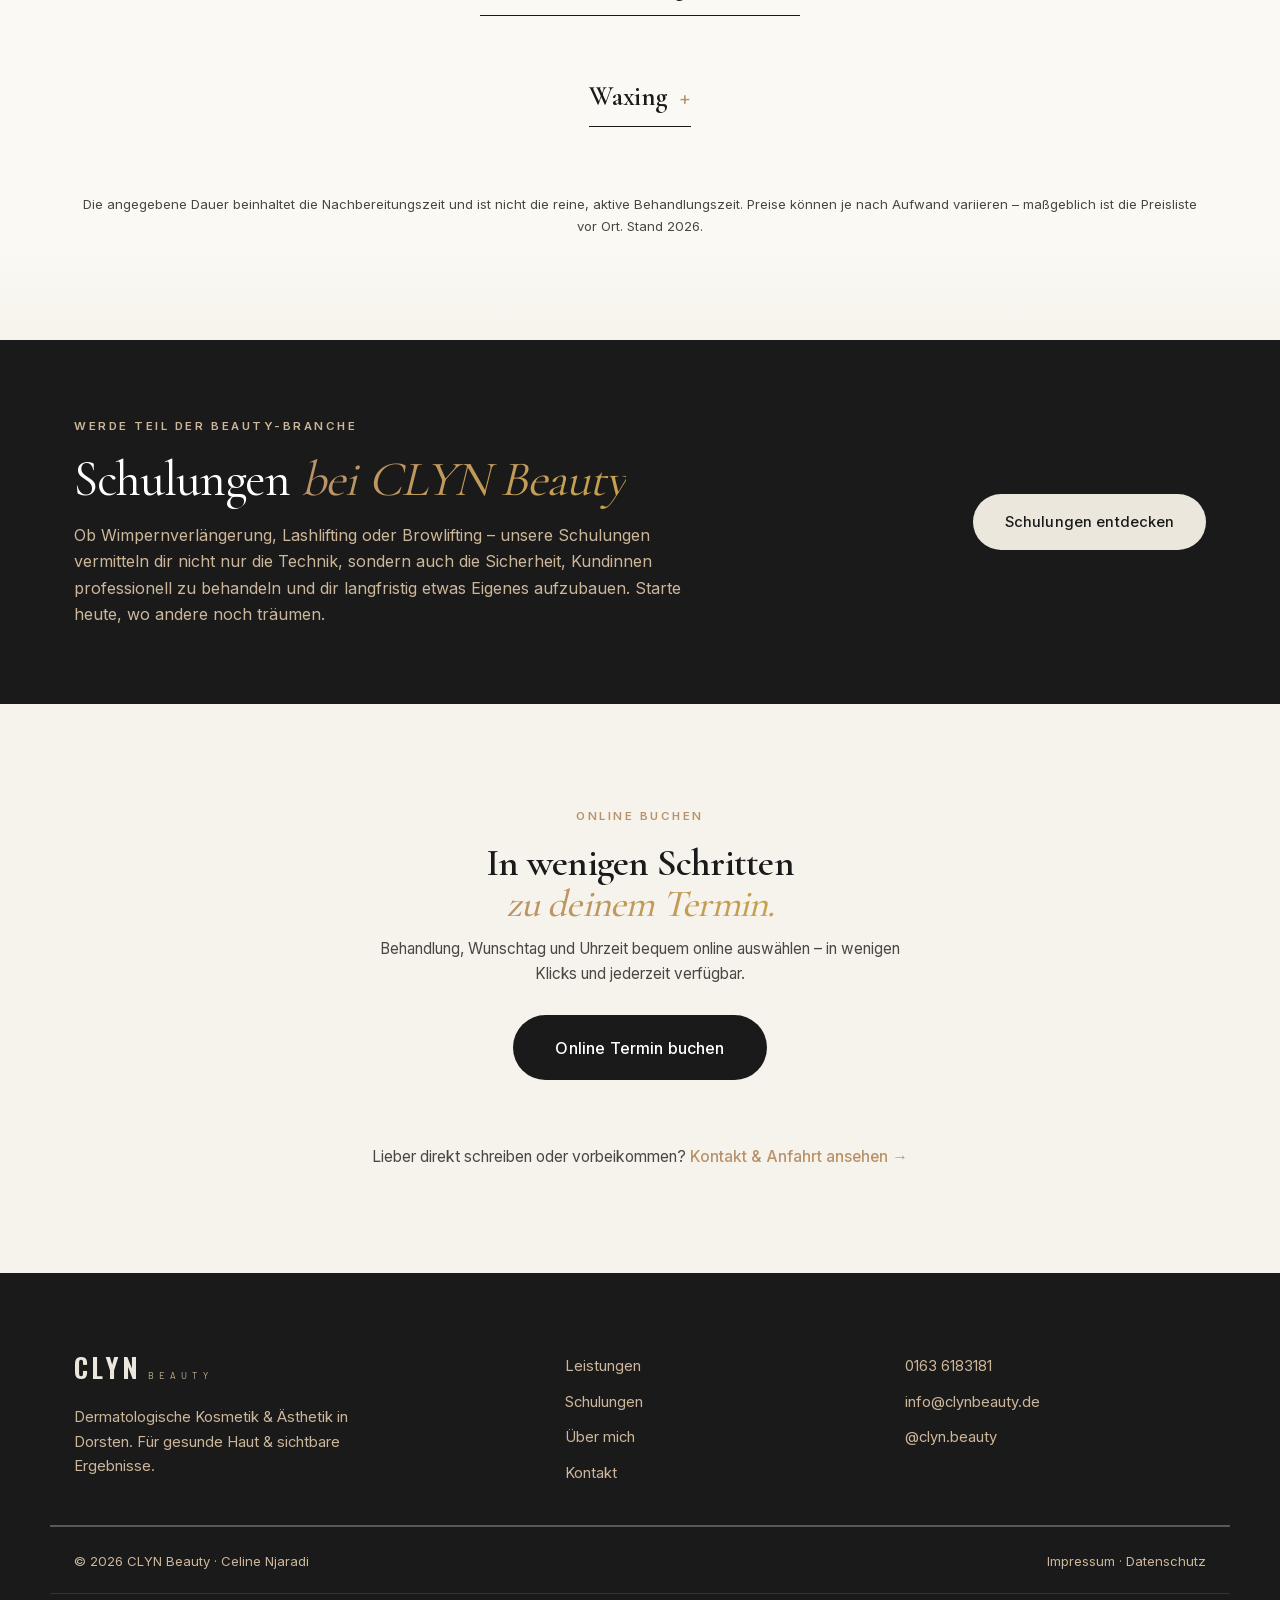
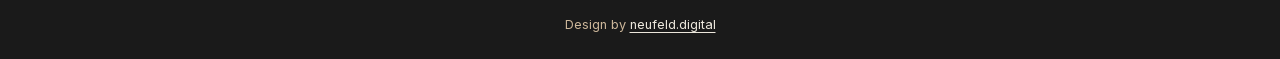
==== commit 9958f601: "Footer: Design-Credit für neufeld.digital ergänzt Co-Authored-By: Claude Opus 4.8 (1M context) <nore" ====
--- a/index.html
+++ b/index.html
@@ -197,12 +197,12 @@
       <div class="service-block reveal">
         <h3 class="service-title">Wimpernverlängerung · Neuanlagen</h3>
         <ul class="price-list">
-          <li class="pl-item" data-name="Classic Lashes" data-price="85" data-pricelabel="85 €" data-dur="90"><span class="pl-text"><span class="pl-name">Classic Lashes</span><span class="pl-desc">Eine Verlängerung pro Naturwimper – für einen natürlichen, definierten Augenaufschlag.</span></span><span class="pl-right"><span class="pl-price">85 €</span><span class="pl-meta">1 Std 30 Min</span></span></li>
-          <li class="pl-item" data-name="Classic Lashes Brown" data-price="85" data-pricelabel="85 €" data-dur="90"><span class="pl-text"><span class="pl-name">Classic Lashes <em>Brown</em></span><span class="pl-desc">Klassische 1:1-Technik in Braun – noch weicher und natürlicher als Schwarz.</span></span><span class="pl-right"><span class="pl-price">85 €</span><span class="pl-meta">1 Std 30 Min</span></span></li>
-          <li class="pl-item" data-name="Wispy Lashes" data-price="95" data-pricelabel="95 €" data-dur="90"><span class="pl-text"><span class="pl-name">Wispy Lashes</span><span class="pl-desc">Verspielter Mix mit feinen Spikes – für einen offenen, fluffigen Fox-Eye-Look.</span></span><span class="pl-right"><span class="pl-price">95 €</span><span class="pl-meta">1 Std 30 Min</span></span></li>
-          <li class="pl-item" data-name="Soft Volume" data-price="100" data-pricelabel="100 €" data-dur="90"><span class="pl-text"><span class="pl-name">Soft Volume</span><span class="pl-desc">Mehrere ultrafeine Wimpern pro Naturwimper – sanftes, fülliges Volumen.</span></span><span class="pl-right"><span class="pl-price">100 €</span><span class="pl-meta">1 Std 30 Min</span></span></li>
-          <li class="pl-item" data-name="Soft Volume Brown" data-price="100" data-pricelabel="100 €" data-dur="90"><span class="pl-text"><span class="pl-name">Soft Volume <em>Brown</em></span><span class="pl-desc">Soft Volume in Braun – fülliger Effekt mit besonders natürlichem Finish.</span></span><span class="pl-right"><span class="pl-price">100 €</span><span class="pl-meta">1 Std 30 Min</span></span></li>
-          <li class="pl-item" data-name="Mega Volume" data-price="115" data-pricelabel="115 €" data-dur="90"><span class="pl-text"><span class="pl-name">Mega Volume</span><span class="pl-desc">Viele besonders feine Wimpern pro Naturwimper – maximales, dichtes Volumen.</span></span><span class="pl-right"><span class="pl-price">115 €</span><span class="pl-meta">1 Std 30 Min</span></span></li>
+          <li class="pl-item" data-name="Classic Lashes" data-price="85" data-pricelabel="85 €" data-dur="90"><span class="pl-text"><span class="pl-name">Classic Lashes</span></span><span class="pl-right"><span class="pl-price">85 €</span><span class="pl-meta">1 Std 30 Min</span></span></li>
+          <li class="pl-item" data-name="Classic Lashes Brown" data-price="85" data-pricelabel="85 €" data-dur="90"><span class="pl-text"><span class="pl-name">Classic Lashes <em>Brown</em></span></span><span class="pl-right"><span class="pl-price">85 €</span><span class="pl-meta">1 Std 30 Min</span></span></li>
+          <li class="pl-item" data-name="Wispy Lashes" data-price="95" data-pricelabel="95 €" data-dur="90"><span class="pl-text"><span class="pl-name">Wispy Lashes</span></span><span class="pl-right"><span class="pl-price">95 €</span><span class="pl-meta">1 Std 30 Min</span></span></li>
+          <li class="pl-item" data-name="Soft Volume" data-price="100" data-pricelabel="100 €" data-dur="90"><span class="pl-text"><span class="pl-name">Soft Volume</span></span><span class="pl-right"><span class="pl-price">100 €</span><span class="pl-meta">1 Std 30 Min</span></span></li>
+          <li class="pl-item" data-name="Soft Volume Brown" data-price="100" data-pricelabel="100 €" data-dur="90"><span class="pl-text"><span class="pl-name">Soft Volume <em>Brown</em></span></span><span class="pl-right"><span class="pl-price">100 €</span><span class="pl-meta">1 Std 30 Min</span></span></li>
+          <li class="pl-item" data-name="Mega Volume" data-price="115" data-pricelabel="115 €" data-dur="90"><span class="pl-text"><span class="pl-name">Mega Volume</span></span><span class="pl-right"><span class="pl-price">115 €</span><span class="pl-meta">1 Std 30 Min</span></span></li>
         </ul>
       </div>
 
@@ -210,11 +210,11 @@
       <div class="service-block reveal">
         <h3 class="service-title">Wimpern · Auffüllungen</h3>
         <ul class="price-list">
-          <li class="pl-item" data-name="Auffüllung Classic Refill" data-price="45" data-pricelabel="45–55 €" data-dur="60"><span class="pl-text"><span class="pl-name">Classic Refill <em>2–4 Wochen</em></span><span class="pl-desc">Auffrischung deiner Classic-Wimpern – ausgefallene Wimpern werden ergänzt, der natürliche Look bleibt erhalten.</span></span><span class="pl-right"><span class="pl-price">45–55 €</span><span class="pl-meta">ab 1 Std</span></span></li>
-          <li class="pl-item" data-name="Auffüllung Wispy Refill" data-price="50" data-pricelabel="50–60 €" data-dur="75"><span class="pl-text"><span class="pl-name">Wispy Refill <em>2–4 Wochen</em></span><span class="pl-desc">Auffrischung deines Wispy-Sets – der fluffige, offene Blick wird wieder aufgefüllt.</span></span><span class="pl-right"><span class="pl-price">50–60 €</span><span class="pl-meta">1 Std – 1 Std 15</span></span></li>
-          <li class="pl-item" data-name="Auffüllung Soft Volume Refill" data-price="50" data-pricelabel="50–60 €" data-dur="75"><span class="pl-text"><span class="pl-name">Soft Volume Refill <em>2–4 Wochen</em></span><span class="pl-desc">Auffrischung deines Soft-Volume-Sets – das sanfte Volumen bleibt erhalten.</span></span><span class="pl-right"><span class="pl-price">50–60 €</span><span class="pl-meta">1 Std – 1 Std 15</span></span></li>
-          <li class="pl-item" data-name="Auffüllung Mega Volume Refill" data-price="55" data-pricelabel="55–65 €" data-dur="75"><span class="pl-text"><span class="pl-name">Mega Volume Refill <em>2–4 Wochen</em></span><span class="pl-desc">Auffrischung deines Mega-Volume-Sets – das dichte Volumen wird wieder aufgefüllt.</span></span><span class="pl-right"><span class="pl-price">55–65 €</span><span class="pl-meta">1 Std 15 Min</span></span></li>
-          <li class="pl-item" data-name="Wimpernverlängerung entfernen" data-price="20" data-pricelabel="20 €" data-dur="15"><span class="pl-text"><span class="pl-name">Wimpernverlängerung entfernen</span><span class="pl-desc">Schonendes Entfernen einer bestehenden Wimpernverlängerung.</span></span><span class="pl-right"><span class="pl-price">20 €</span><span class="pl-meta">15 Min</span></span></li>
+          <li class="pl-item" data-name="Auffüllung Classic Refill" data-price="45" data-pricelabel="45–55 €" data-dur="60"><span class="pl-text"><span class="pl-name">Classic Refill <em>2–4 Wochen</em></span></span><span class="pl-right"><span class="pl-price">45–55 €</span><span class="pl-meta">ab 1 Std</span></span></li>
+          <li class="pl-item" data-name="Auffüllung Wispy Refill" data-price="50" data-pricelabel="50–60 €" data-dur="75"><span class="pl-text"><span class="pl-name">Wispy Refill <em>2–4 Wochen</em></span></span><span class="pl-right"><span class="pl-price">50–60 €</span><span class="pl-meta">1 Std – 1 Std 15</span></span></li>
+          <li class="pl-item" data-name="Auffüllung Soft Volume Refill" data-price="50" data-pricelabel="50–60 €" data-dur="75"><span class="pl-text"><span class="pl-name">Soft Volume Refill <em>2–4 Wochen</em></span></span><span class="pl-right"><span class="pl-price">50–60 €</span><span class="pl-meta">1 Std – 1 Std 15</span></span></li>
+          <li class="pl-item" data-name="Auffüllung Mega Volume Refill" data-price="55" data-pricelabel="55–65 €" data-dur="75"><span class="pl-text"><span class="pl-name">Mega Volume Refill <em>2–4 Wochen</em></span></span><span class="pl-right"><span class="pl-price">55–65 €</span><span class="pl-meta">1 Std 15 Min</span></span></li>
+          <li class="pl-item" data-name="Wimpernverlängerung entfernen" data-price="20" data-pricelabel="20 €" data-dur="15"><span class="pl-text"><span class="pl-name">Wimpernverlängerung entfernen</span></span><span class="pl-right"><span class="pl-price">20 €</span><span class="pl-meta">15 Min</span></span></li>
           <li class="pl-note">Der Preis richtet sich nach dem Abstand zum letzten Termin. Ab der 5. Woche wird ein neues Wimpernset (Neuanlage) berechnet.</li>
         </ul>
       </div>
@@ -223,12 +223,13 @@
       <div class="service-block reveal">
         <h3 class="service-title">Lash- &amp; Browlifting · Färben</h3>
         <ul class="price-list">
-          <li class="pl-item" data-name="Lashlifting inkl. Färben" data-price="65" data-pricelabel="65 €" data-dur="60"><span class="pl-text"><span class="pl-name">Lashlifting <em>inkl. Färben</em></span><span class="pl-desc">Deine eigenen Wimpern werden dauerhaft in Schwung gelegt und getönt – Volumen-Effekt ganz ohne Verlängerung.</span></span><span class="pl-right"><span class="pl-price">65 €</span><span class="pl-meta">1 Std</span></span></li>
-          <li class="pl-item" data-name="Browlifting inkl. Färben &amp; Zupfen" data-price="65" data-pricelabel="65 €" data-dur="45"><span class="pl-text"><span class="pl-name">Browlifting <em>inkl. Färben &amp; Zupfen</em></span><span class="pl-desc">Augenbrauen werden in Form gelegt, getönt und gezupft – für einen volleren, definierten Brauen-Look.</span></span><span class="pl-right"><span class="pl-price">65 €</span><span class="pl-meta">45 Min</span></span></li>
-          <li class="pl-item" data-name="Combo Lift (Lash &amp; Brow)" data-price="105" data-pricelabel="105 €" data-dur="60"><span class="pl-text"><span class="pl-name">Combo Lift <em>Lash- &amp; Browlifting</em></span><span class="pl-desc">Lash- &amp; Browlifting kombiniert – ein perfekt abgestimmter Augen-Look in einem Termin.</span></span><span class="pl-right"><span class="pl-price">105 €</span><span class="pl-meta">1 Std</span></span></li>
-          <li class="pl-item" data-name="Wimpern färben" data-price="15" data-pricelabel="15 €" data-dur="15"><span class="pl-text"><span class="pl-name">Wimpern färben</span><span class="pl-desc">Nur in Kombination mit einer anderen Behandlung buchbar.</span></span><span class="pl-right"><span class="pl-price">15 €</span><span class="pl-meta">15 Min</span></span></li>
-          <li class="pl-item" data-name="Augenbrauen färben &amp; zupfen" data-price="18" data-pricelabel="18 €" data-dur="20"><span class="pl-text"><span class="pl-name">Augenbrauen färben &amp; zupfen</span><span class="pl-desc">Nur in Kombination mit einer anderen Behandlung buchbar.</span></span><span class="pl-right"><span class="pl-price">18 €</span><span class="pl-meta">20 Min</span></span></li>
-          <li class="pl-item" data-name="Augenbrauen zupfen" data-price="10" data-pricelabel="10 €" data-dur="15"><span class="pl-text"><span class="pl-name">Augenbrauen zupfen</span><span class="pl-desc">Nur in Kombination mit einer anderen Behandlung buchbar.</span></span><span class="pl-right"><span class="pl-price">10 €</span><span class="pl-meta">15 Min</span></span></li>
+          <li class="pl-item" data-name="Lashlifting inkl. Färben" data-price="65" data-pricelabel="65 €" data-dur="60"><span class="pl-text"><span class="pl-name">Lashlifting <em>inkl. Färben</em></span></span><span class="pl-right"><span class="pl-price">65 €</span><span class="pl-meta">1 Std</span></span></li>
+          <li class="pl-item" data-name="Browlifting inkl. Färben &amp; Zupfen" data-price="65" data-pricelabel="65 €" data-dur="45"><span class="pl-text"><span class="pl-name">Browlifting <em>inkl. Färben &amp; Zupfen</em></span></span><span class="pl-right"><span class="pl-price">65 €</span><span class="pl-meta">45 Min</span></span></li>
+          <li class="pl-item" data-name="Combo Lift (Lash &amp; Brow)" data-price="105" data-pricelabel="105 €" data-dur="60"><span class="pl-text"><span class="pl-name">Combo Lift <em>Lash- &amp; Browlifting</em></span></span><span class="pl-right"><span class="pl-price">105 €</span><span class="pl-meta">1 Std</span></span></li>
+          <li class="pl-item" data-name="Wimpern färben" data-price="15" data-pricelabel="15 €" data-dur="15"><span class="pl-text"><span class="pl-name">Wimpern färben</span></span><span class="pl-right"><span class="pl-price">15 €</span><span class="pl-meta">15 Min</span></span></li>
+          <li class="pl-item" data-name="Augenbrauen färben &amp; zupfen" data-price="18" data-pricelabel="18 €" data-dur="20"><span class="pl-text"><span class="pl-name">Augenbrauen färben &amp; zupfen</span></span><span class="pl-right"><span class="pl-price">18 €</span><span class="pl-meta">20 Min</span></span></li>
+          <li class="pl-item" data-name="Augenbrauen zupfen" data-price="10" data-pricelabel="10 €" data-dur="15"><span class="pl-text"><span class="pl-name">Augenbrauen zupfen</span></span><span class="pl-right"><span class="pl-price">10 €</span><span class="pl-meta">15 Min</span></span></li>
+          <li class="pl-note">Wimpern färben sowie Augenbrauen färben &amp; zupfen nur in Kombination mit einer anderen Behandlung buchbar.</li>
         </ul>
       </div>
 
@@ -305,6 +306,9 @@
       <span>© <span id="year"></span> CLYN Beauty · Celine Njaradi</span>
       <span class="footer-legal"><a href="impressum.html">Impressum</a> · <a href="datenschutz.html">Datenschutz</a></span>
     </div>
+    <div class="container footer-credit">
+      <span>Design by <a href="https://neufeld.digital" target="_blank" rel="noopener">neufeld.digital</a></span>
+    </div>
   </footer>
 
   <script src="script.js"></script>
--- a/styles.css
+++ b/styles.css
@@ -439,6 +439,9 @@
 .footer-nav a:hover, .footer-contact a:hover { color: #fff; }
 .footer-bottom { display: flex; justify-content: space-between; padding-top: 1.5rem; font-size: .82rem; color: var(--accent-soft); flex-wrap: wrap; gap: .6rem; }
 .footer-legal a:hover { color: #fff; }
+.footer-credit { text-align: center; padding-top: 1.25rem; margin-top: 1.25rem; border-top: 1px solid rgba(236,231,220,.12); font-size: .8rem; color: var(--accent-soft); }
+.footer-credit a { color: var(--cream); text-decoration: underline; text-underline-offset: 3px; text-decoration-thickness: 1px; }
+.footer-credit a:hover { color: #fff; }
 
 /* ===== Online-Buchung CTA ===== */
 .booking-band {
